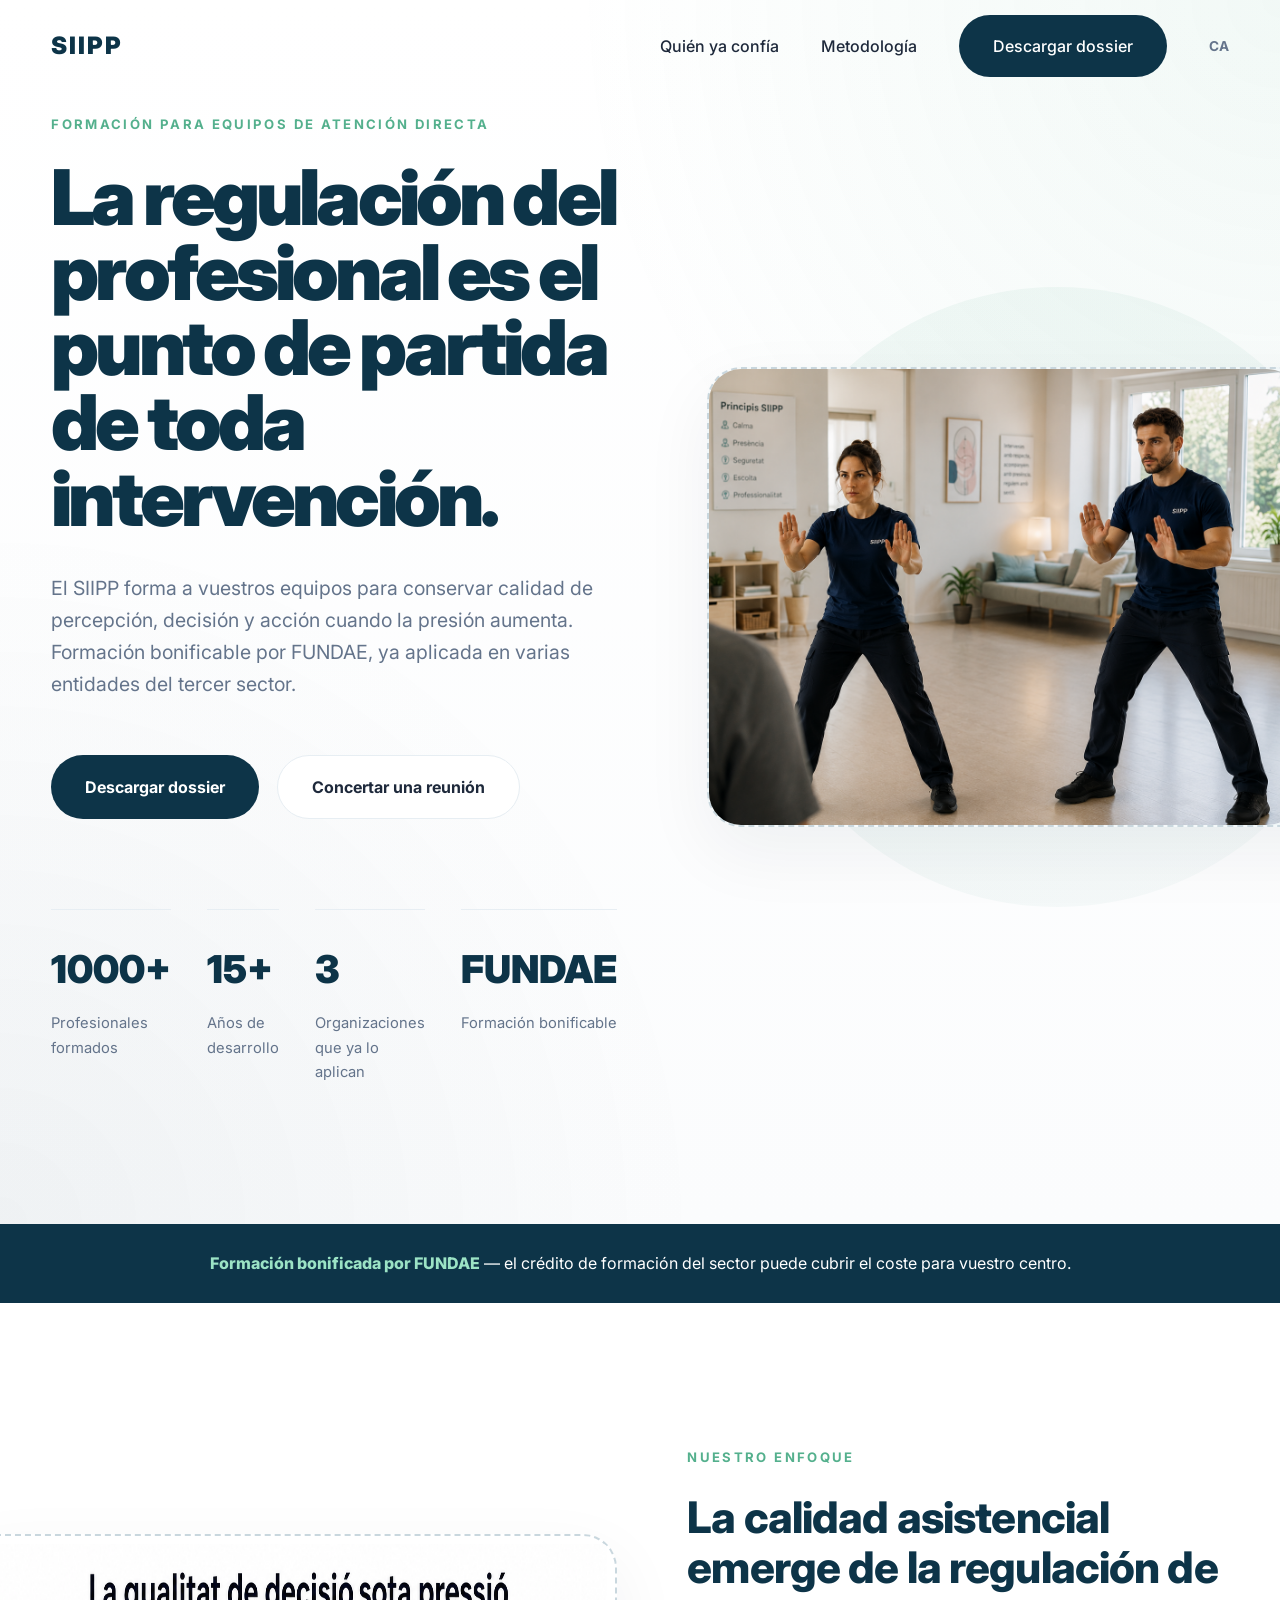
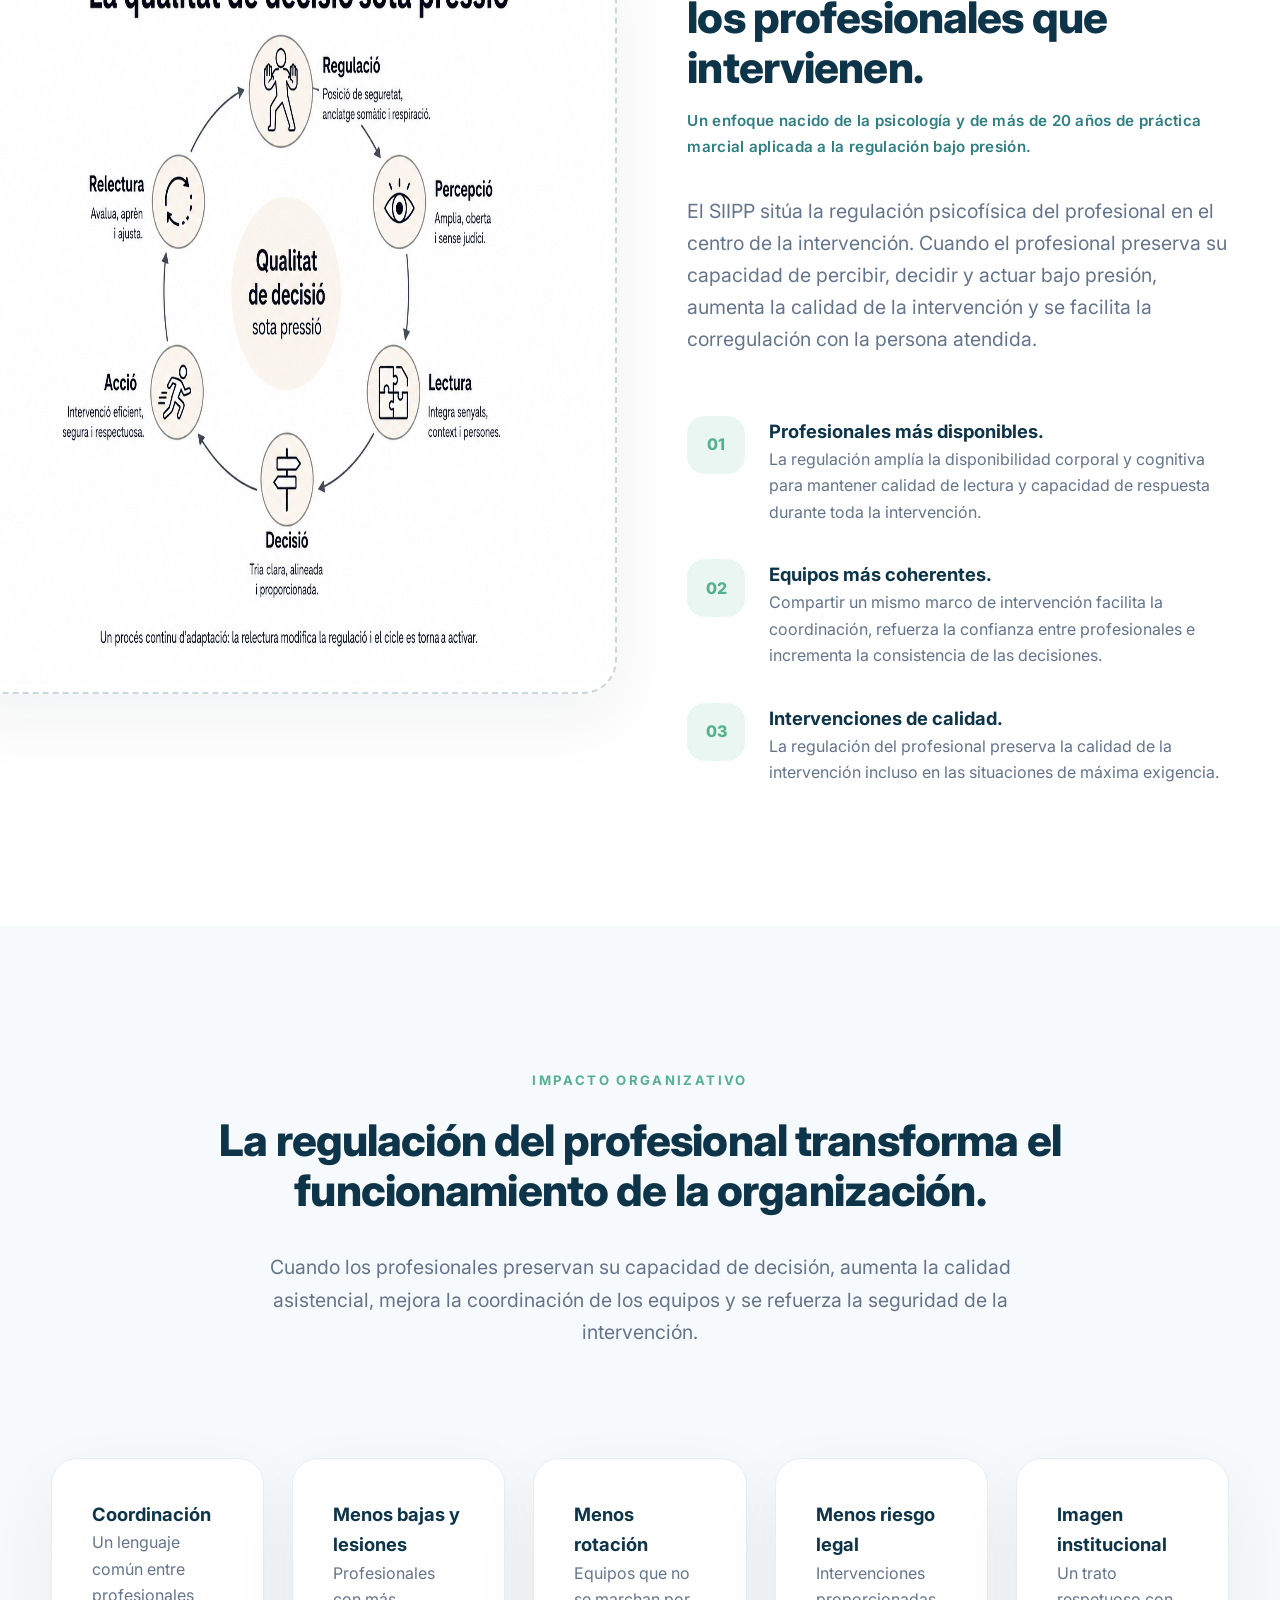
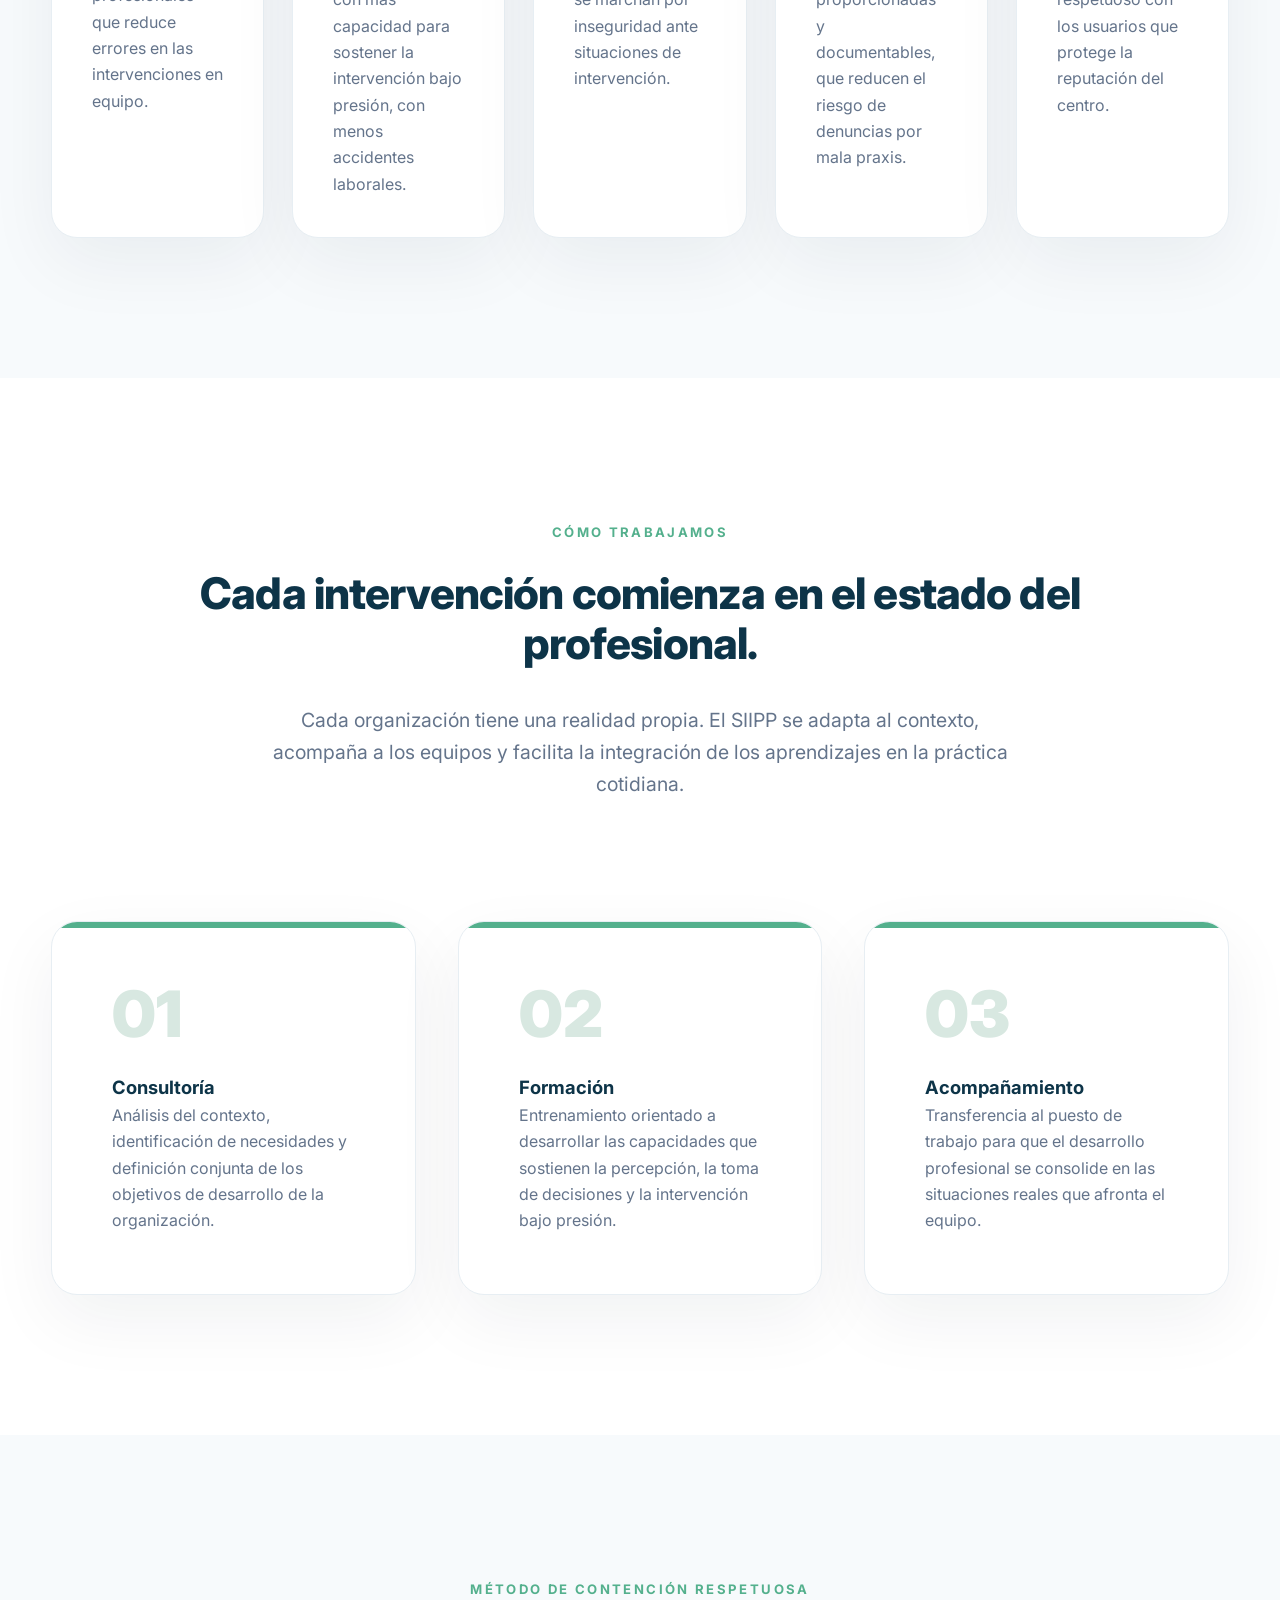
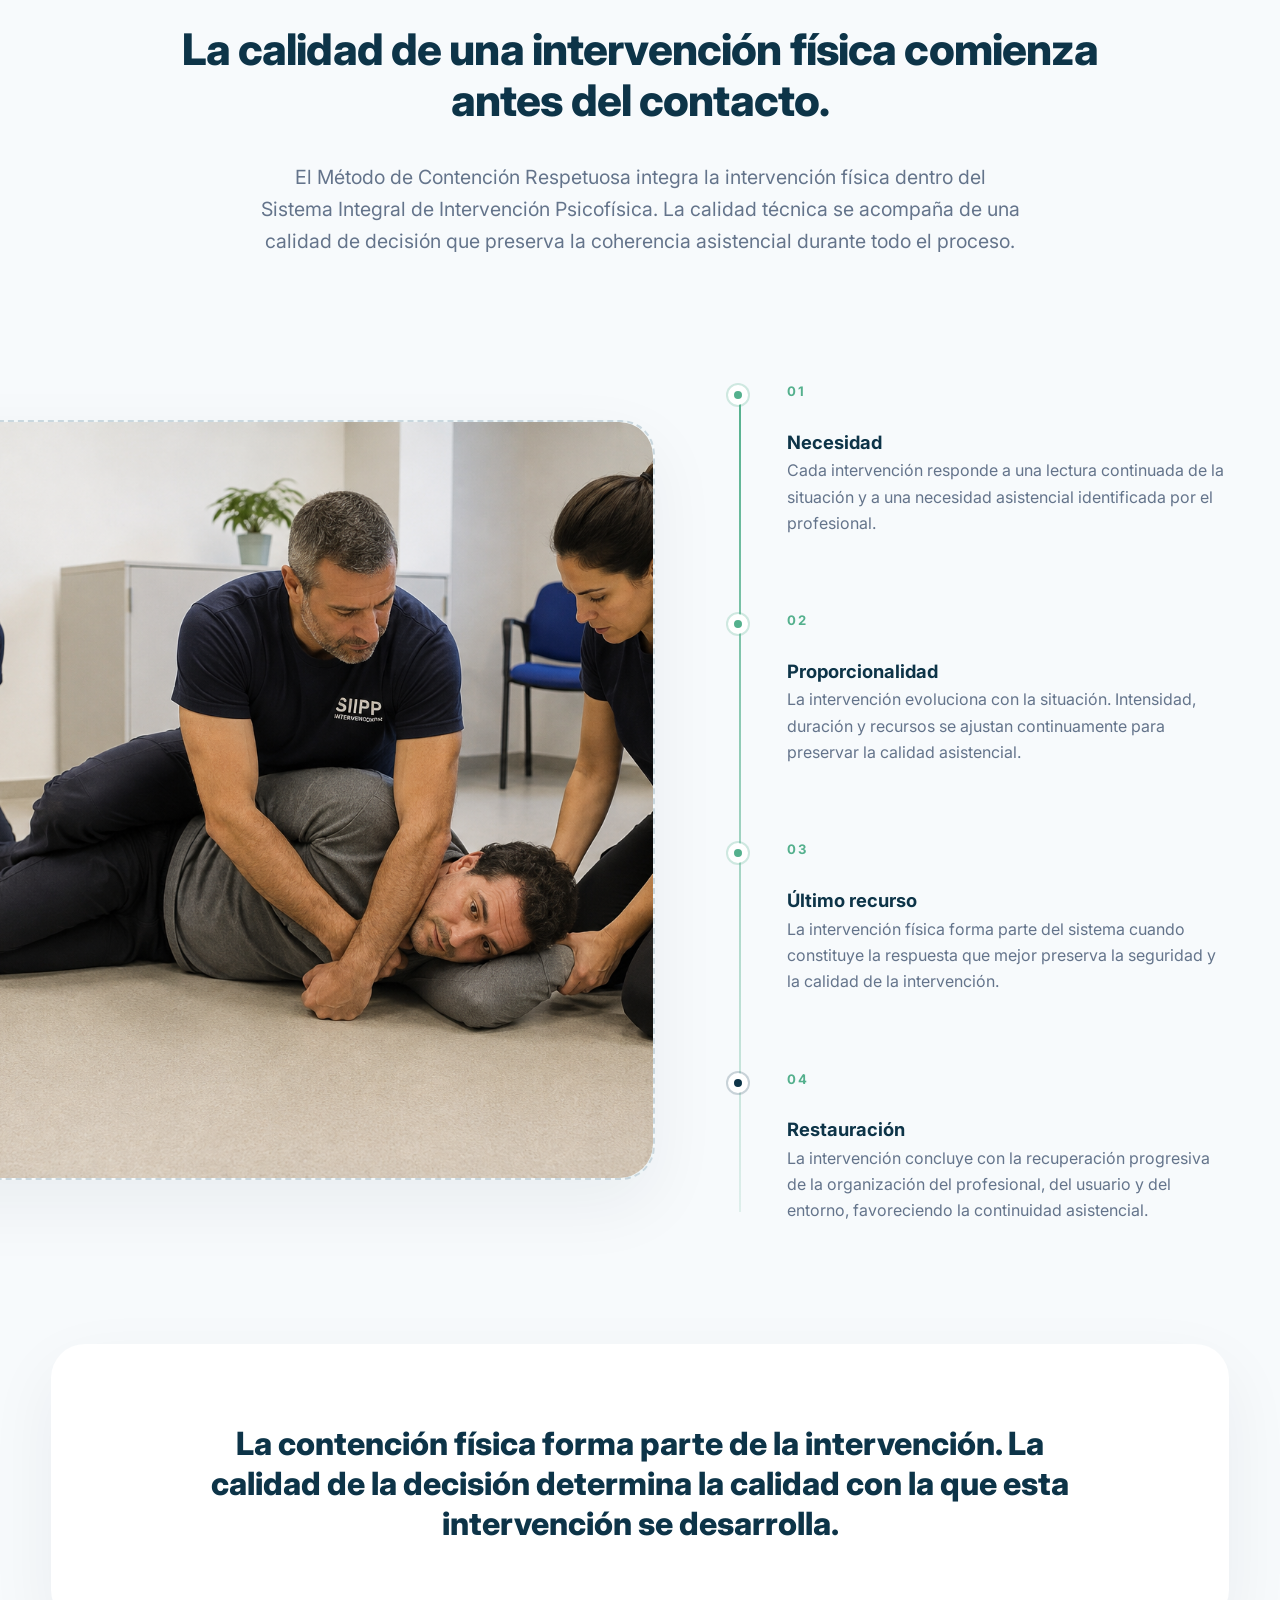
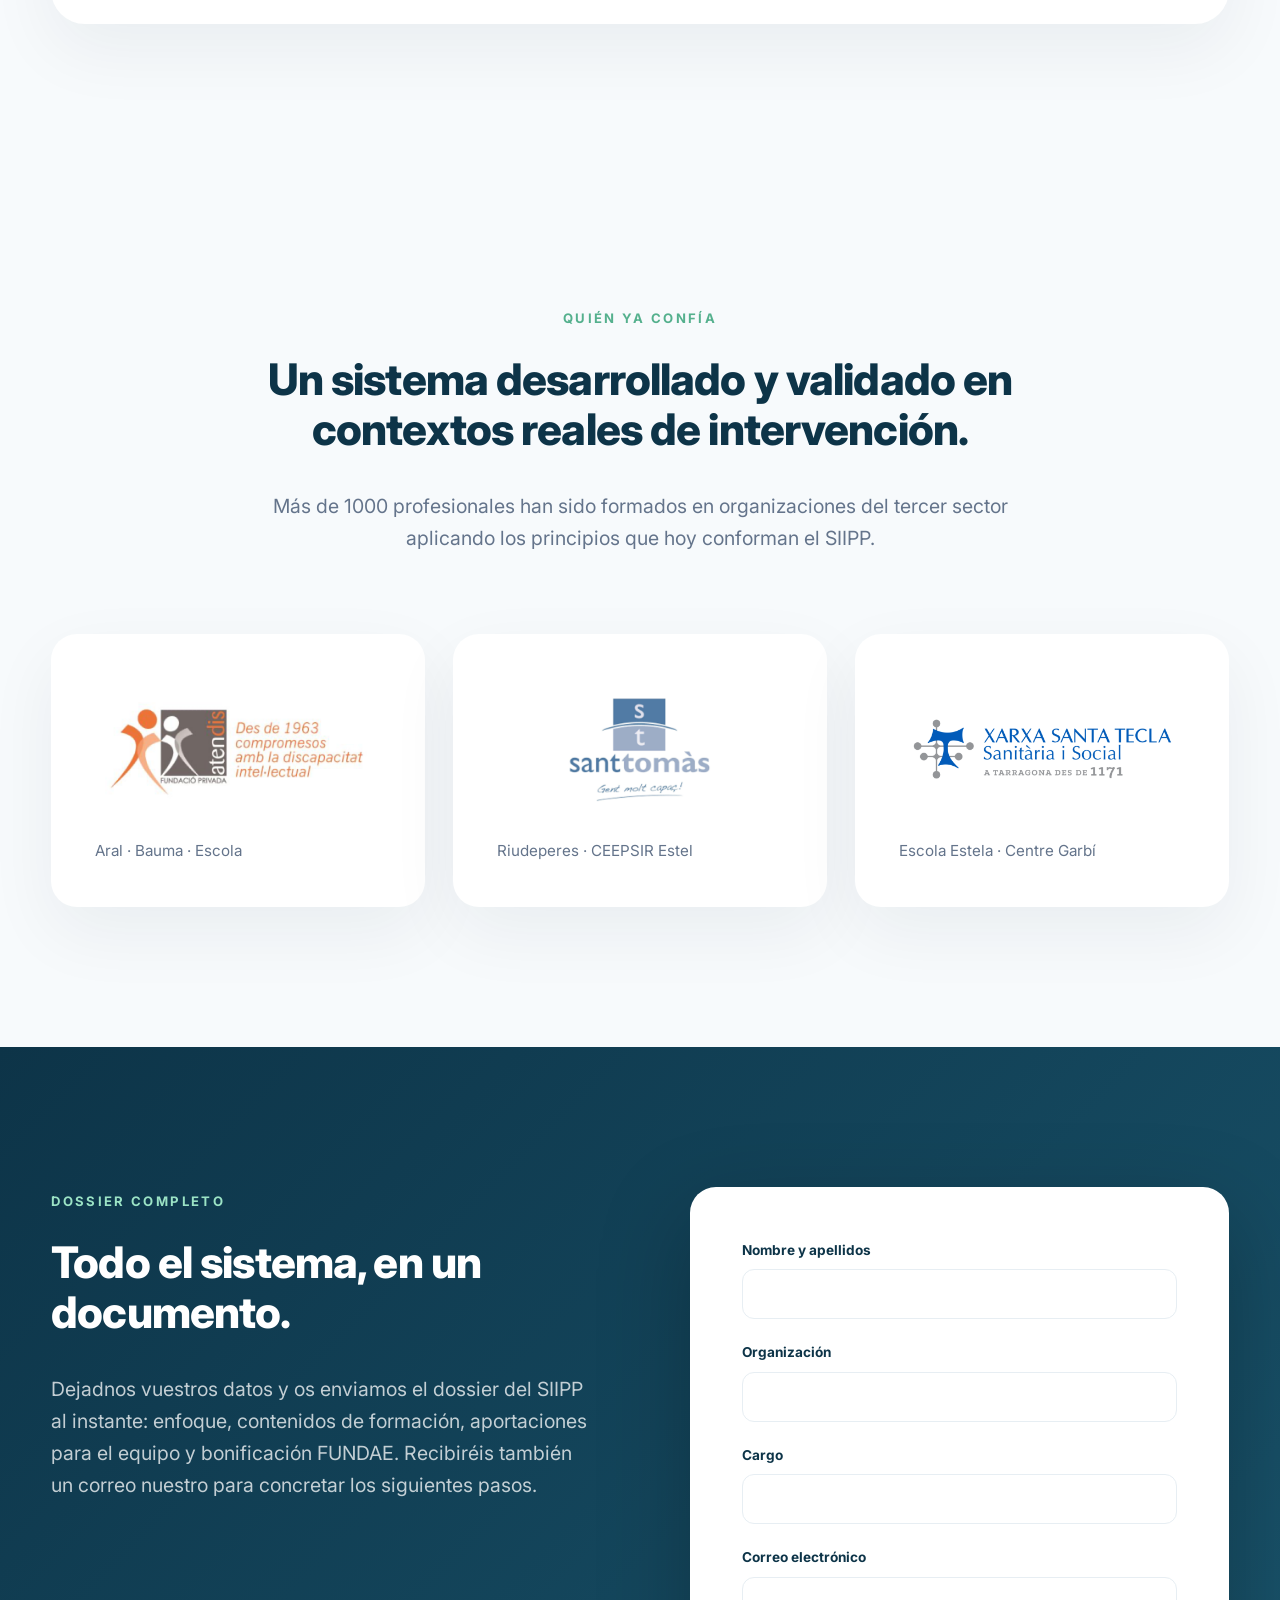
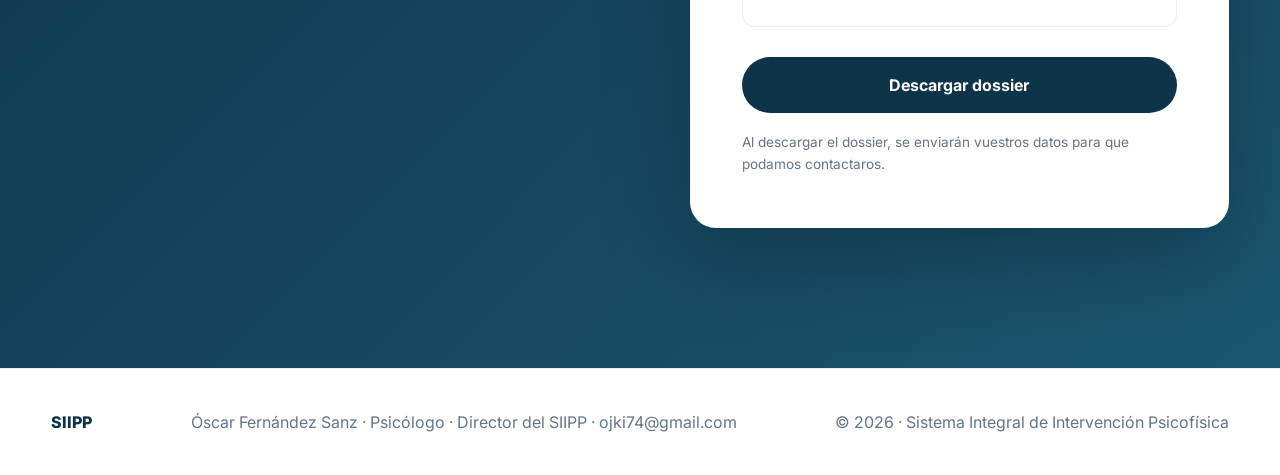
==== index-es.html @ 6905df40 "Add files via upload" ====
<!DOCTYPE html>
<html lang="es">
<head>
<meta charset="UTF-8">
<meta name="viewport" content="width=device-width, initial-scale=1.0">
<title>SIIPP · Formación en regulación psicofísica para equipos de atención directa</title>
<meta name="description" content="Formación bonificable por FUNDAE que mejora la calidad de decisión y la seguridad de los equipos de atención directa bajo presión.">
<link rel="preconnect" href="https://fonts.googleapis.com">
<link rel="preconnect" href="https://fonts.gstatic.com" crossorigin>
<link href="https://fonts.googleapis.com/css2?family=Inter:wght@300;400;500;600;700;800;900&display=swap" rel="stylesheet">
<style>
:root{
  --navy:#0D3448;
  --teal:#2E7F82;
  --green:#54B08D;
  --text:#1E293B;
  --text-soft:#64748B;
  --bg:#FFFFFF;
  --bg-soft:#F7FAFC;
  --line:#E7EEF3;
  --radius:26px;
  --shadow:0 25px 70px rgba(15,30,45,.06);
  --container:1280px;
}
*{margin:0;padding:0;box-sizing:border-box;}
html{scroll-behavior:smooth;}
body{font-family:'Inter',sans-serif;background:white;color:var(--text);line-height:1.65;overflow-x:hidden;-webkit-font-smoothing:antialiased;}
img{display:block;max-width:100%;}
a{text-decoration:none;color:inherit;}
.container{width:min(92%,var(--container));margin:auto;}
section{padding:140px 0;position:relative;}
h2{font-size:clamp(2rem,3.4vw,2.8rem);font-weight:800;letter-spacing:-.02em;color:var(--navy);line-height:1.15;}
.small-title{font-size:1.15rem;font-weight:700;color:var(--navy);}
p{color:var(--text-soft);}
.card{background:white;border:1px solid var(--line);border-radius:var(--radius);padding:40px;box-shadow:var(--shadow);}
header{position:fixed;top:0;left:0;width:100%;z-index:1000;transition:.35s;}
header.scrolled{background:rgba(255,255,255,.92);backdrop-filter:blur(18px);border-bottom:1px solid rgba(0,0,0,.04);}
nav{height:92px;display:flex;justify-content:space-between;align-items:center;}
.logo{font-size:1.5rem;font-weight:900;letter-spacing:.08em;color:var(--navy);}
.menu{display:flex;align-items:center;gap:42px;}
.menu a{font-weight:500;transition:.25s;}
.menu a:hover{color:var(--green);}
.button{display:inline-flex;align-items:center;justify-content:center;padding:18px 34px;border-radius:999px;font-weight:700;transition:.3s;border:none;cursor:pointer;font-family:inherit;font-size:1rem;}
.primary{background:var(--navy);color:white;}
.primary:hover{transform:translateY(-3px);background:#184C63;}
.secondary{border:1px solid var(--line);background:white;}
.secondary:hover{border-color:var(--green);color:var(--teal);}
.hero{min-height:100vh;display:flex;align-items:center;padding-top:110px;background:radial-gradient(circle at 100% 0%,rgba(84,176,141,.08),transparent 40%),radial-gradient(circle at 0% 100%,rgba(13,52,72,.05),transparent 40%),linear-gradient(#FFFFFF,#FBFCFD);overflow:hidden;}
.hero-grid{display:grid;grid-template-columns:1.05fr .95fr;gap:90px;align-items:center;}
.overline{display:inline-block;margin-bottom:24px;font-size:.82rem;font-weight:700;letter-spacing:.18em;text-transform:uppercase;color:var(--green);}
h1{font-size:clamp(3.2rem,6vw,5.2rem);line-height:.98;font-weight:900;letter-spacing:-.05em;color:var(--navy);}
.lead{margin-top:36px;font-size:1.22rem;color:var(--text-soft);max-width:670px;}
.hero-actions{margin-top:54px;display:flex;gap:18px;flex-wrap:wrap;}
.hero-photo{position:relative;display:flex;justify-content:center;align-items:center;height:760px;}
.hero-photo::before{content:"";position:absolute;width:620px;height:620px;border-radius:50%;background:linear-gradient(135deg,rgba(84,176,141,.08),rgba(46,127,130,.03));}
.photo{position:relative;width:520px;height:650px;border-radius:34px;border:2px dashed #C9D7DE;background:linear-gradient(135deg,#F8FBFC,#EEF5F7);display:flex;align-items:center;justify-content:center;overflow:hidden;box-shadow:var(--shadow);}
.photo>img{position:absolute;inset:0;width:100%;height:100%;}
.hero-photo .photo{width:700px;height:460px;}
  #ciclePhoto::before{content:none;}
.photo::before{content:"FOTOGRAFÍA";font-size:.82rem;font-weight:800;letter-spacing:.18em;color:#9BAEB8;}
.hero-bottom{margin-top:90px;display:grid;grid-template-columns:repeat(4,1fr);gap:36px;}
.metric{padding-top:28px;border-top:1px solid var(--line);}
.metric strong{display:block;font-size:2.4rem;font-weight:900;color:var(--navy);}
.metric span{display:block;margin-top:10px;font-size:.92rem;color:var(--text-soft);}
.fundae-strip{background:var(--navy);color:white;padding:26px 0;}
.fundae-strip .container{display:flex;align-items:center;justify-content:center;gap:16px;flex-wrap:wrap;text-align:center;}
.fundae-strip strong{color:#9BE3C5;font-weight:800;}
.clients{background:var(--bg-soft);}
.client-grid{margin-top:80px;display:grid;grid-template-columns:repeat(3,1fr);gap:28px;}
.client-card{background:white;border-radius:var(--radius);padding:44px;box-shadow:var(--shadow);}
.client-card .org{font-size:1.3rem;font-weight:800;color:var(--navy);margin-bottom:14px;}
.client-card .services{font-size:.95rem;color:var(--text-soft);}
.form-section{background:linear-gradient(135deg,#0D3448,#1A566E);color:white;}
.form-grid{display:grid;grid-template-columns:1fr 1fr;gap:100px;align-items:start;}
.form-grid h2{color:white;}
.form-grid .lead{color:rgba(255,255,255,.75);}
.form-card{background:white;border-radius:var(--radius);padding:52px;box-shadow:0 30px 90px rgba(0,0,0,.25);}
.field{margin-bottom:22px;}
.field label{display:block;font-size:.85rem;font-weight:700;color:var(--navy);margin-bottom:8px;}
.field input{width:100%;padding:14px 16px;border:1px solid var(--line);border-radius:12px;font-family:inherit;font-size:1rem;color:var(--text);}
.field input:focus{outline:2px solid var(--green);border-color:transparent;}
.form-card .button{width:100%;margin-top:8px;}
.form-note{margin-top:18px;font-size:.85rem;color:var(--text-soft);}
.confirm{display:none;margin-top:18px;padding:16px 18px;border-radius:14px;background:rgba(84,176,141,.12);color:#1E7A5B;font-size:.92rem;font-weight:600;}
@media(max-width:1100px){
  .hero-grid{grid-template-columns:1fr;}
  .hero{text-align:center;}
  .hero-actions{justify-content:center;}
  .hero-bottom{grid-template-columns:repeat(2,1fr);}
  .menu{display:none;}
  .hero-photo{height:auto;margin-top:70px;}
  .client-grid{grid-template-columns:1fr;}
  .form-grid{grid-template-columns:1fr;gap:60px;}
}
@media(max-width:700px){
  section{padding:80px 0;}
  h1{font-size:2.4rem;}
  h2{font-size:1.7rem;}
  .lead{font-size:1.05rem;}
  #posicionament > .container > div,
  #mcr .container > div[style*="grid-template-columns"]{
    grid-template-columns:1fr !important;
    gap:36px !important;
  }
  #mcr .container > div[style*="grid-template-columns"] > div:first-child{
    order:-1;
  }
  .hero-photo .photo{width:100%;height:340px;}
  .hero-photo .photo img{width:100%;transform:none;object-position:center;}
  #ciclePhoto{width:100% !important;height:320px !important;margin-left:0 !important;}
  #mcr .photo{width:100% !important;height:340px !important;margin-left:0 !important;}
  .photo{width:100%;height:340px;}
  .hero-bottom{grid-template-columns:repeat(2,1fr);gap:20px;}
  .metric strong{font-size:1.8rem;}
  [style*="padding:110px"]{padding:50px 30px !important;}
  [style*="padding:80px"]{padding:40px 24px !important;}
  div[style*="repeat(4,1fr)"],
  div[style*="repeat(3,1fr)"],
  div[style*="repeat(5,1fr)"]{
    grid-template-columns:1fr !important;
  }
}
</style>
</head>
<body>

<header id="header">
  <div class="container">
    <nav>
      <div class="logo">SIIPP</div>
      <div class="menu">
        <a href="#confianca">Quién ya confía</a>
        <a href="#metodologia">Metodología</a>
        <a href="#dossier" class="button primary">Descargar dossier</a>
        <a href="index.html" style="font-weight:700;font-size:.85rem;color:var(--text-soft);">CA</a>
      </div>
    </nav>
  </div>
</header>

<section class="hero">
  <div class="container">
    <div class="hero-grid">
      <div>
        <div class="overline">Formación para equipos de atención directa</div>
        <h1>La regulación del profesional es el punto de partida de toda intervención.</h1>
        <p class="lead">
          El SIIPP forma a vuestros equipos para conservar calidad de percepción, decisión y acción cuando la presión aumenta. Formación bonificable por FUNDAE, ya aplicada en varias entidades del tercer sector.
        </p>
        <div class="hero-actions">
          <a href="#dossier" class="button primary">Descargar dossier</a>
          <a href="mailto:ojki74@gmail.com?subject=Reuni%C3%B3n%20SIIPP" class="button secondary">Concertar una reunión</a>
        </div>
        <div class="hero-bottom">
          <div class="metric"><strong>1000+</strong><span>Profesionales formados</span></div>
          <div class="metric"><strong>15+</strong><span>Años de desarrollo</span></div>
          <div class="metric"><strong>3</strong><span>Organizaciones que ya lo aplican</span></div>
          <div class="metric"><strong>FUNDAE</strong><span>Formación bonificable</span></div>
        </div>
      </div>
      <div class="hero-photo">
  <div class="photo"><img src="hero_imagen.png" alt="Profesionales en posición de regulación" style="width:130%;height:100%;object-fit:cover;object-position:right center;border-radius:34px;transform:translateX(-15%);"></div>
    </div>
  </div>
</section>

<div class="fundae-strip">
  <div class="container">
    <span><strong>Formación bonificada por FUNDAE</strong> — el crédito de formación del sector puede cubrir el coste para vuestro centro.</span>
  </div>
</div>

<section id="posicionament">
  <div class="container">
  <div style="display:grid;grid-template-columns:1.15fr 1.1fr;gap:70px;align-items:center;">
      <div>
    <div class="photo" id="ciclePhoto" style="height:760px;width:calc(100% + 90px);background:white;margin-left:-90px;"><img src="retro_imagen.png" alt="Ciclo de calidad de decisión bajo presión" style="width:100%;height:100%;object-fit:fill;padding:8px;"></div>
      </div>
      <div>
        <div class="overline">Nuestro enfoque</div>
        <h2>La calidad asistencial emerge de la regulación de los profesionales que intervienen.</h2>
        <p style="margin-top:16px;font-size:.95rem;font-weight:600;color:var(--teal);letter-spacing:.02em;">
  Un enfoque nacido de la psicología y de más de 20 años de práctica marcial aplicada a la regulación bajo presión.
</p>
        <p class="lead" style="margin-top:36px;">
          El SIIPP sitúa la regulación psicofísica del profesional en el centro de la intervención. Cuando el profesional preserva su capacidad de percibir, decidir y actuar bajo presión, aumenta la calidad de la intervención y se facilita la corregulación con la persona atendida.
        </p>

        <div style="margin-top:60px;display:flex;flex-direction:column;gap:34px;">
          <div style="display:flex;gap:24px;align-items:flex-start;">
            <div style="width:58px;height:58px;border-radius:18px;background:rgba(84,176,141,.12);display:flex;align-items:center;justify-content:center;font-weight:800;color:var(--green);flex-shrink:0;">01</div>
            <div><h3 class="small-title">Profesionales más disponibles.</h3>
            <p>La regulación amplía la disponibilidad corporal y cognitiva para mantener calidad de lectura y capacidad de respuesta durante toda la intervención.</p></div>
          </div>
          <div style="display:flex;gap:24px;align-items:flex-start;">
            <div style="width:58px;height:58px;border-radius:18px;background:rgba(84,176,141,.12);display:flex;align-items:center;justify-content:center;font-weight:800;color:var(--green);flex-shrink:0;">02</div>
            <div><h3 class="small-title">Equipos más coherentes.</h3>
            <p>Compartir un mismo marco de intervención facilita la coordinación, refuerza la confianza entre profesionales e incrementa la consistencia de las decisiones.</p></div>
          </div>
          <div style="display:flex;gap:24px;align-items:flex-start;">
            <div style="width:58px;height:58px;border-radius:18px;background:rgba(84,176,141,.12);display:flex;align-items:center;justify-content:center;font-weight:800;color:var(--green);flex-shrink:0;">03</div>
            <div><h3 class="small-title">Intervenciones de calidad.</h3>
            <p>La regulación del profesional preserva la calidad de la intervención incluso en las situaciones de máxima exigencia.</p></div>
          </div>
        </div>
      </div>
    </div>
  </div>
</section>

<section style="background:var(--bg-soft);">
  <div class="container">
    <div style="text-align:center;max-width:900px;margin:auto;">
      <div class="overline">Impacto organizativo</div>
      <h2>La regulación del profesional transforma el funcionamiento de la organización.</h2>
      <p class="lead" style="max-width:760px;margin:36px auto 0;">
        Cuando los profesionales preservan su capacidad de decisión, aumenta la calidad asistencial, mejora la coordinación de los equipos y se refuerza la seguridad de la intervención.
      </p>
    </div>
    <div style="margin-top:110px;display:grid;grid-template-columns:repeat(5,1fr);gap:28px;">
      <div class="card"><h3 class="small-title">Coordinación</h3><p>Un lenguaje común entre profesionales que reduce errores en las intervenciones en equipo.</p></div>
      <div class="card"><h3 class="small-title">Menos bajas y lesiones</h3><p>Profesionales con más capacidad para sostener la intervención bajo presión, con menos accidentes laborales.</p></div>
      <div class="card"><h3 class="small-title">Menos rotación</h3><p>Equipos que no se marchan por inseguridad ante situaciones de intervención.</p></div>
      <div class="card"><h3 class="small-title">Menos riesgo legal</h3><p>Intervenciones proporcionadas y documentables, que reducen el riesgo de denuncias por mala praxis.</p></div>
      <div class="card"><h3 class="small-title">Imagen institucional</h3><p>Un trato respetuoso con los usuarios que protege la reputación del centro.</p></div>
    </div>
  </div>
</section>

<section id="metodologia">
  <div class="container">
    <div style="max-width:900px;margin:auto;text-align:center;">
      <div class="overline">Cómo trabajamos</div>
      <h2>Cada intervención comienza en el estado del profesional.</h2>
      <p class="lead" style="max-width:760px;margin:36px auto 0;">
        Cada organización tiene una realidad propia. El SIIPP se adapta al contexto, acompaña a los equipos y facilita la integración de los aprendizajes en la práctica cotidiana.
      </p>
    </div>
    <div style="margin-top:120px;display:grid;grid-template-columns:repeat(3,1fr);gap:42px;">
      <div class="card" style="padding:60px;position:relative;overflow:hidden;">
        <div style="position:absolute;left:0;top:0;width:100%;height:6px;background:var(--green);"></div>
        <div style="font-size:4rem;font-weight:900;color:#D8E8E1;line-height:1;">01</div>
        <h3 class="small-title" style="margin-top:26px;">Consultoría</h3>
        <p>Análisis del contexto, identificación de necesidades y definición conjunta de los objetivos de desarrollo de la organización.</p>
      </div>
      <div class="card" style="padding:60px;position:relative;overflow:hidden;">
        <div style="position:absolute;left:0;top:0;width:100%;height:6px;background:var(--green);"></div>
        <div style="font-size:4rem;font-weight:900;color:#D8E8E1;line-height:1;">02</div>
        <h3 class="small-title" style="margin-top:26px;">Formación</h3>
        <p>Entrenamiento orientado a desarrollar las capacidades que sostienen la percepción, la toma de decisiones y la intervención bajo presión.</p>
      </div>
      <div class="card" style="padding:60px;position:relative;overflow:hidden;">
        <div style="position:absolute;left:0;top:0;width:100%;height:6px;background:var(--green);"></div>
        <div style="font-size:4rem;font-weight:900;color:#D8E8E1;line-height:1;">03</div>
        <h3 class="small-title" style="margin-top:26px;">Acompañamiento</h3>
        <p>Transferencia al puesto de trabajo para que el desarrollo profesional se consolide en las situaciones reales que afronta el equipo.</p>
      </div>
    </div>
  </div>
</section>

<section id="mcr" style="background:var(--bg-soft);">
  <div class="container">
    <div style="max-width:920px;margin:auto;text-align:center;">
      <div class="overline">Método de Contención Respetuosa</div>
      <h2>La calidad de una intervención física comienza antes del contacto.</h2>
      <p class="lead" style="max-width:760px;margin:36px auto 0;">
        El Método de Contención Respetuosa integra la intervención física dentro del Sistema Integral de Intervención Psicofísica. La calidad técnica se acompaña de una calidad de decisión que preserva la coherencia asistencial durante todo el proceso.
      </p>
    </div>
   <div style="margin-top:120px;display:grid;grid-template-columns:1.05fr .95fr;gap:100px;align-items:center;">
  <div><div class="photo" style="height:760px;width:calc(100% + 185px);margin-left:-147px;"><img src="mcr_imagen.png" alt="Contención en equipo SIIPP" style="width:100%;height:100%;object-fit:cover;object-position:center 30%;border-radius:34px;"></div></div>
  <div style="position:relative;padding-left:70px;">
    <div style="position:absolute;left:22px;top:12px;bottom:12px;width:2px;background:linear-gradient(var(--green),rgba(84,176,141,.15));"></div>
    <div style="position:relative;margin-bottom:70px;">
      <div style="position:absolute;left:-59px;top:8px;width:20px;height:20px;border-radius:50%;background:var(--green);border:6px solid white;box-shadow:0 0 0 2px rgba(84,176,141,.25);"></div>
      <div class="overline">01</div>
      <h3 class="small-title">Necesidad</h3>
      <p>Cada intervención responde a una lectura continuada de la situación y a una necesidad asistencial identificada por el profesional.</p>
    </div>
    <div style="position:relative;margin-bottom:70px;">
      <div style="position:absolute;left:-59px;top:8px;width:20px;height:20px;border-radius:50%;background:var(--green);border:6px solid white;box-shadow:0 0 0 2px rgba(84,176,141,.25);"></div>
      <div class="overline">02</div>
      <h3 class="small-title">Proporcionalidad</h3>
      <p>La intervención evoluciona con la situación. Intensidad, duración y recursos se ajustan continuamente para preservar la calidad asistencial.</p>
    </div>
    <div style="position:relative;margin-bottom:70px;">
      <div style="position:absolute;left:-59px;top:8px;width:20px;height:20px;border-radius:50%;background:var(--green);border:6px solid white;box-shadow:0 0 0 2px rgba(84,176,141,.25);"></div>
      <div class="overline">03</div>
      <h3 class="small-title">Último recurso</h3>
      <p>La intervención física forma parte del sistema cuando constituye la respuesta que mejor preserva la seguridad y la calidad de la intervención.</p>
    </div>
    <div style="position:relative;">
      <div style="position:absolute;left:-59px;top:8px;width:20px;height:20px;border-radius:50%;background:var(--navy);border:6px solid white;box-shadow:0 0 0 2px rgba(13,52,72,.20);"></div>
      <div class="overline">04</div>
      <h3 class="small-title">Restauración</h3>
      <p>La intervención concluye con la recuperación progresiva de la organización del profesional, del usuario y del entorno, favoreciendo la continuidad asistencial.</p>
    </div>
  </div>
</div>
    <div style="margin-top:120px;padding:80px;border-radius:34px;background:white;box-shadow:var(--shadow);text-align:center;">
      <h3 style="font-size:2rem;font-weight:800;line-height:1.25;max-width:900px;margin:auto;color:var(--navy);">
        La contención física forma parte de la intervención. La calidad de la decisión determina la calidad con la que esta intervención se desarrolla.
      </h3>
    </div>
  </div>
</section>

<section id="confianca" class="clients">
  <div class="container">
    <div style="max-width:860px;margin:auto;text-align:center;">
      <div class="overline">Quién ya confía</div>
      <h2>Un sistema desarrollado y validado en contextos reales de intervención.</h2>
      <p class="lead" style="max-width:760px;margin:36px auto 0;">
       Más de 1000 profesionales han sido formados en organizaciones del tercer sector aplicando los principios que hoy conforman el SIIPP.
     </p>
    </div>
    <div class="client-grid">
      <div class="client-card">
       <div style="height:140px;display:flex;align-items:center;justify-content:center;margin-bottom:20px;">
  <img src="Atendis.png" alt="Fundació Atendis" style="max-width:100%;max-height:100%;object-fit:contain;">
</div>
        <div class="services">Aral · Bauma · Escola</div>
      </div>
      <div class="client-card">
        <div style="height:140px;display:flex;align-items:center;justify-content:center;margin-bottom:20px;">
  <img src="Sant_tomas.png" alt="Sant Tomàs" style="max-width:100%;max-height:100%;object-fit:contain;">
</div>
        <div class="services">Riudeperes · CEEPSIR Estel</div>
      </div>
      <div class="client-card">
       <div style="height:140px;display:flex;align-items:center;justify-content:center;margin-bottom:20px;">
  <img src="xarxa_santa_tecla.png" alt="Xarxa Santa Tecla" style="max-width:100%;max-height:100%;object-fit:contain;">
</div>
        <div class="services">Escola Estela · Centre Garbí</div>
      </div>
    </div>
    </div>
  </div>
</section>

<section id="dossier" class="form-section">
  <div class="container">
    <div class="form-grid">
      <div>
        <div class="overline" style="color:#9BE3C5;">Dossier completo</div>
        <h2>Todo el sistema, en un documento.</h2>
        <p class="lead">
          Dejadnos vuestros datos y os enviamos el dossier del SIIPP al instante: enfoque, contenidos de formación, aportaciones para el equipo y bonificación FUNDAE. Recibiréis también un correo nuestro para concretar los siguientes pasos.
        </p>
      </div>
      <div class="form-card">
      <form id="dossierForm" action="https://formspree.io/f/mvkpoldk" method="POST">
          <div class="field">
            <label for="nom">Nombre y apellidos</label>
        <input type="text" id="nom" name="nom" required>
          </div>
          <div class="field">
            <label for="organitzacio">Organización</label>
           <input type="text" id="organitzacio" name="organitzacio" required>
          </div>
          <div class="field">
            <label for="carrec">Cargo</label>
         <input type="text" id="carrec" name="carrec">
          </div>
          <div class="field">
            <label for="email">Correo electrónico</label>
         <input type="email" id="email" name="email" required>
          </div>
          <button type="submit" class="button primary">Descargar dossier</button>
          <p class="form-note">Al descargar el dossier, se enviarán vuestros datos para que podamos contactaros.</p>
          <div class="confirm" id="confirmMsg">Dossier abierto. En breve nos pondremos en contacto contigo.</div>
        </form>
      </div>
    </div>
  </div>
</section>

<footer style="padding:40px 0;border-top:1px solid var(--line);">
  <div class="container" style="display:flex;justify-content:space-between;align-items:center;flex-wrap:wrap;gap:20px;">
    <div style="font-weight:800;color:var(--navy);">SIIPP</div>
   <div style="color:var(--text-soft);">Óscar Fernández Sanz · Psicólogo · Director del SIIPP · ojki74@gmail.com</div>
    <div style="color:var(--text-soft);">© 2026 · Sistema Integral de Intervención Psicofísica</div>
  </div>
</footer>

<script>
const header=document.getElementById("header");
window.addEventListener("scroll",()=>{
  if(window.scrollY>40){header.classList.add("scrolled");}else{header.classList.remove("scrolled");}
});

document.getElementById("dossierForm").addEventListener("submit", async function(e){
  e.preventDefault();
  const form = e.target;
  const btn = form.querySelector("button[type=submit]");
  btn.disabled = true;
  btn.textContent = "Enviando...";
  try {
    const res = await fetch(form.action, {
      method: "POST",
      body: new FormData(form),
      headers: { "Accept": "application/json" }
    });
    if (res.ok) {
      window.open("./SIIPP-Dossier.pdf", "_blank");
      document.getElementById("confirmMsg").style.display = "block";
      form.reset();
    } else {
      alert("No se ha podido enviar. Vuelve a intentarlo o escribe a ojki74@gmail.com.");
    }
  } catch (err) {
    alert("No se ha podido enviar. Vuelve a intentarlo o escribe a ojki74@gmail.com.");
  }
  btn.disabled = false;
  btn.textContent = "Descargar dossier";
});
</script>

</body>
</html>
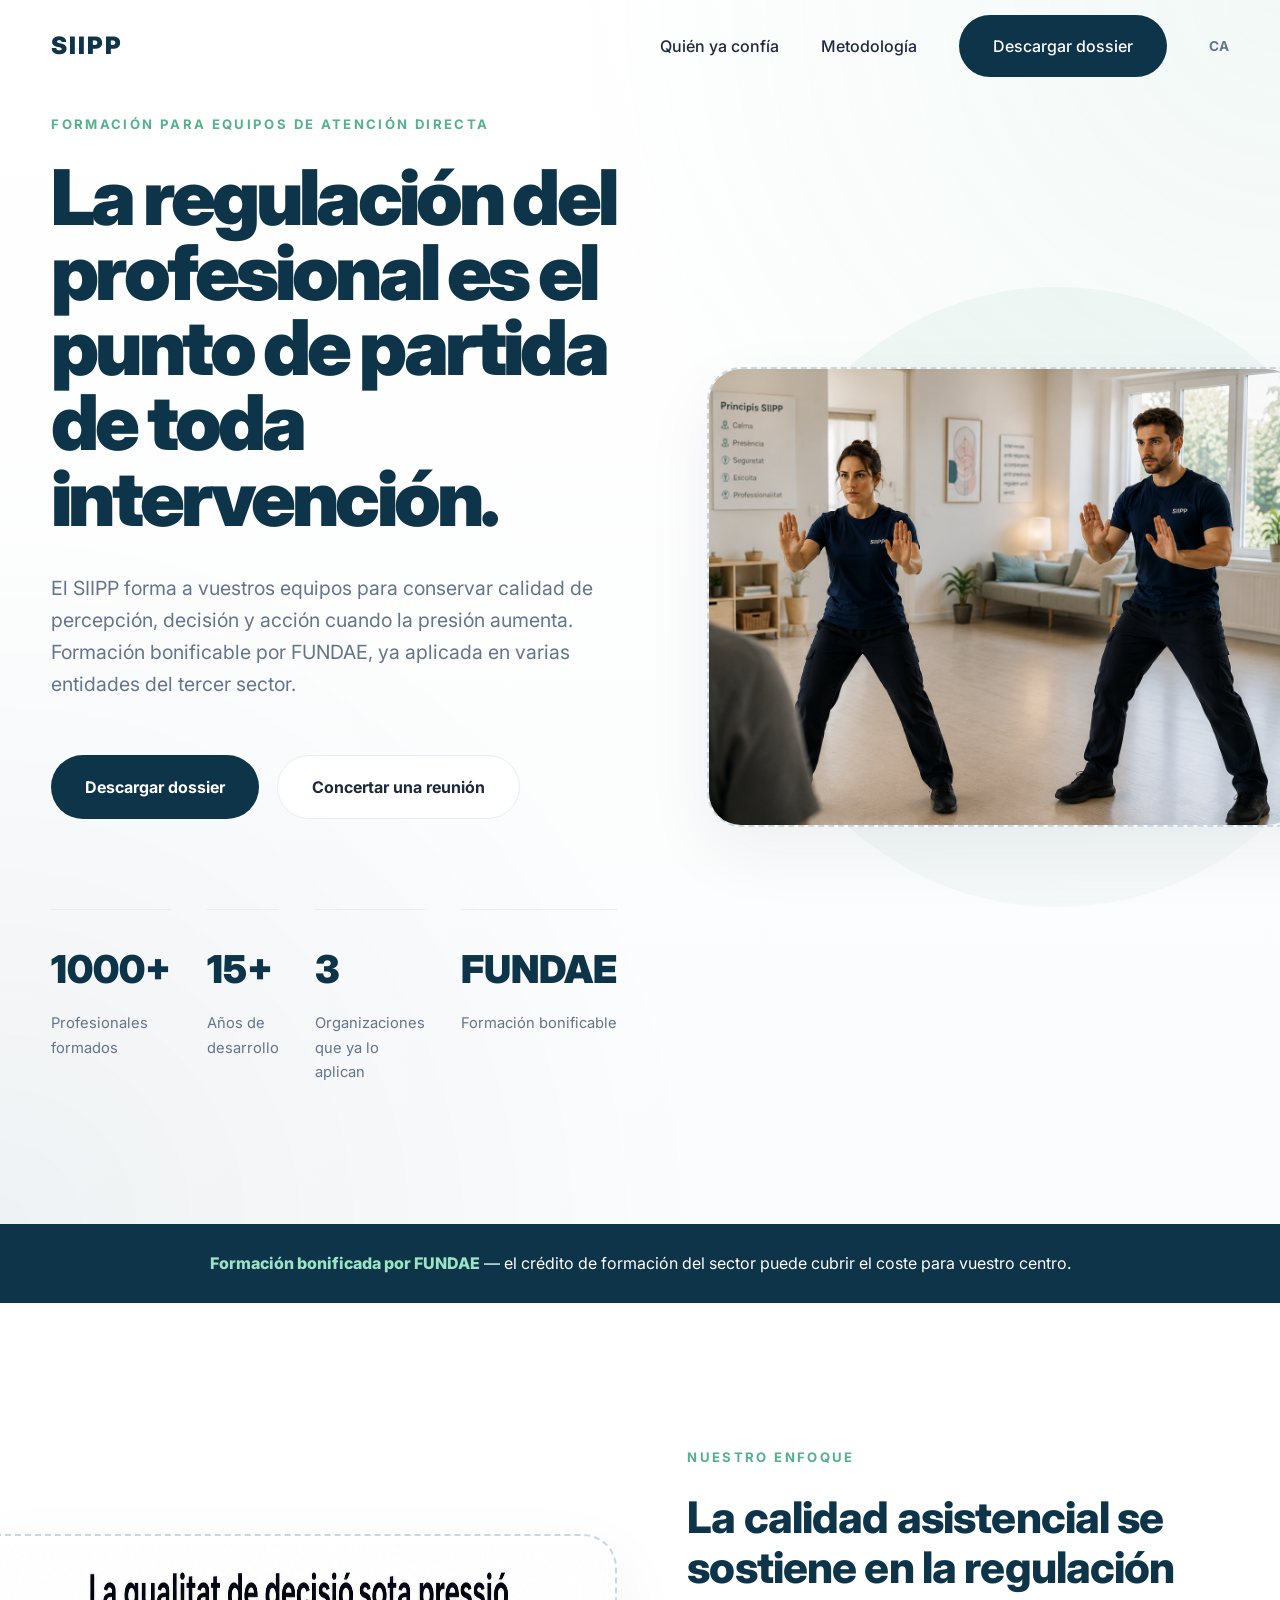
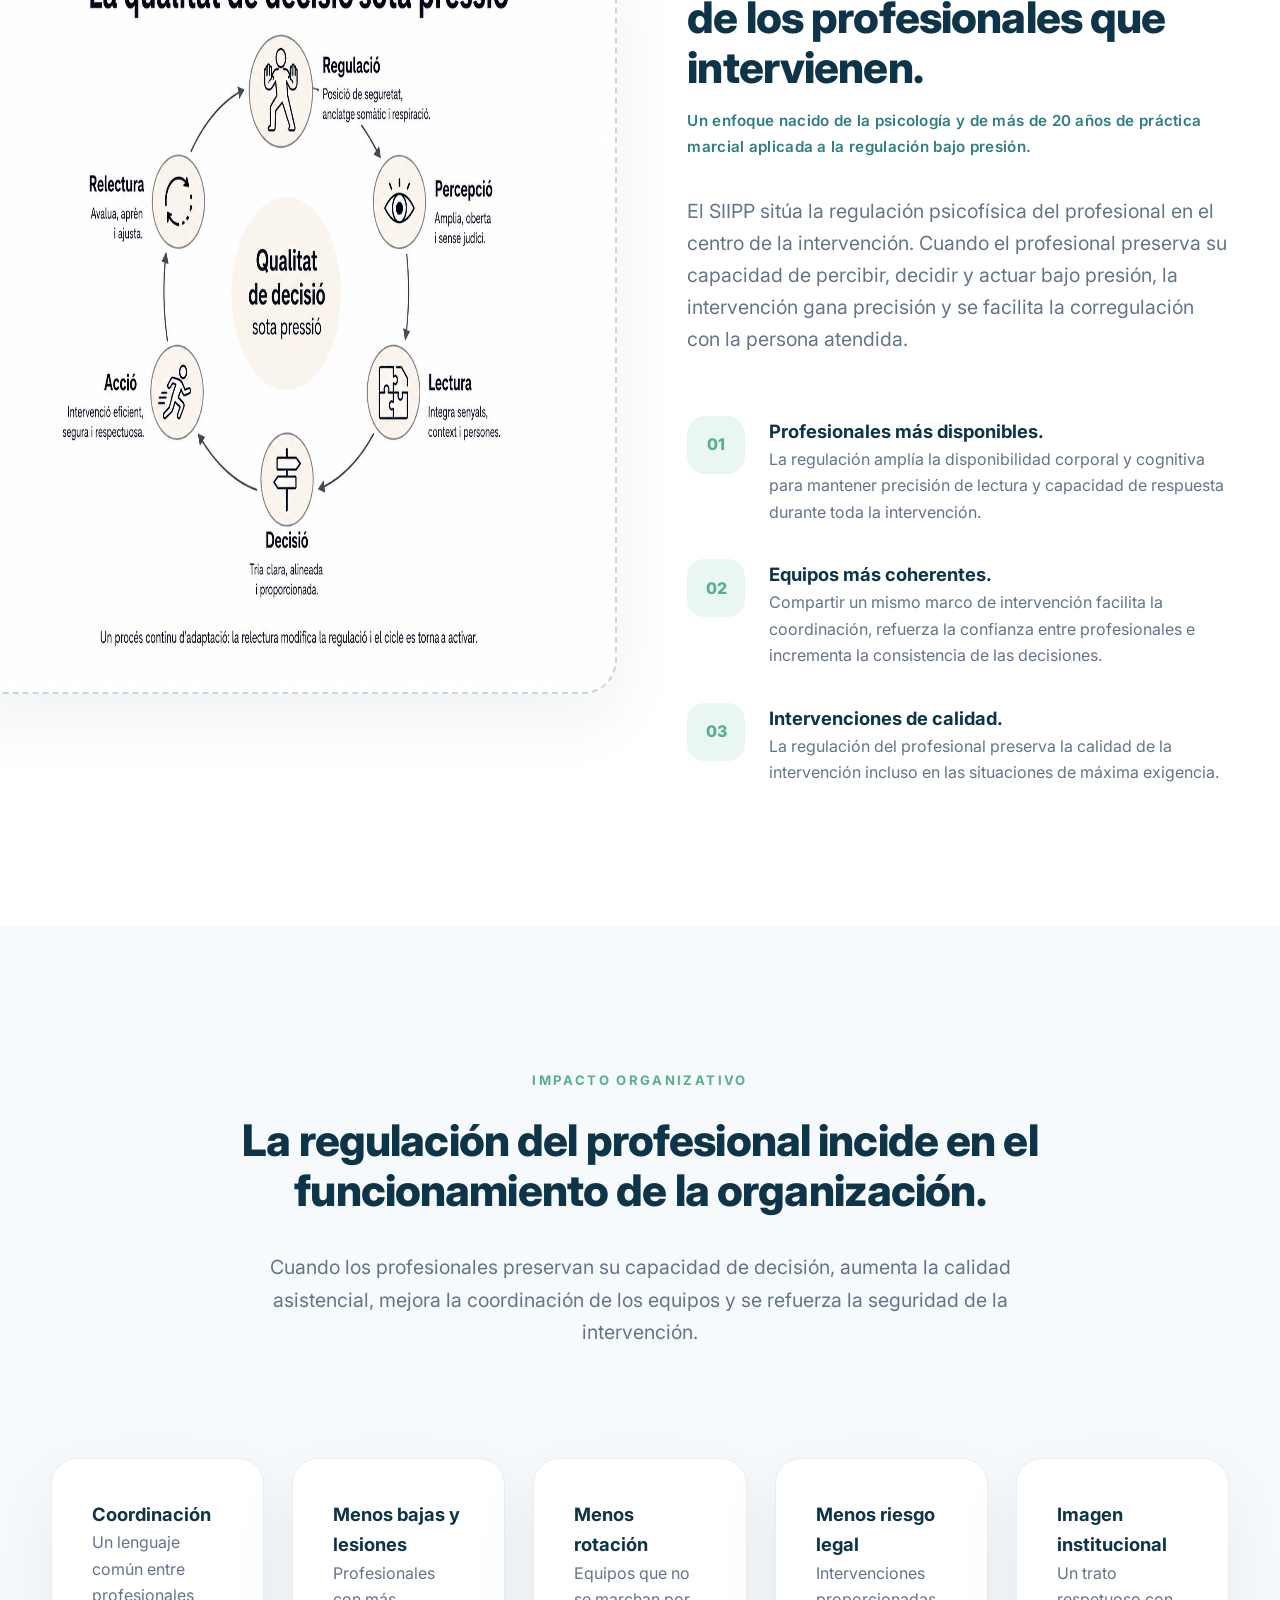
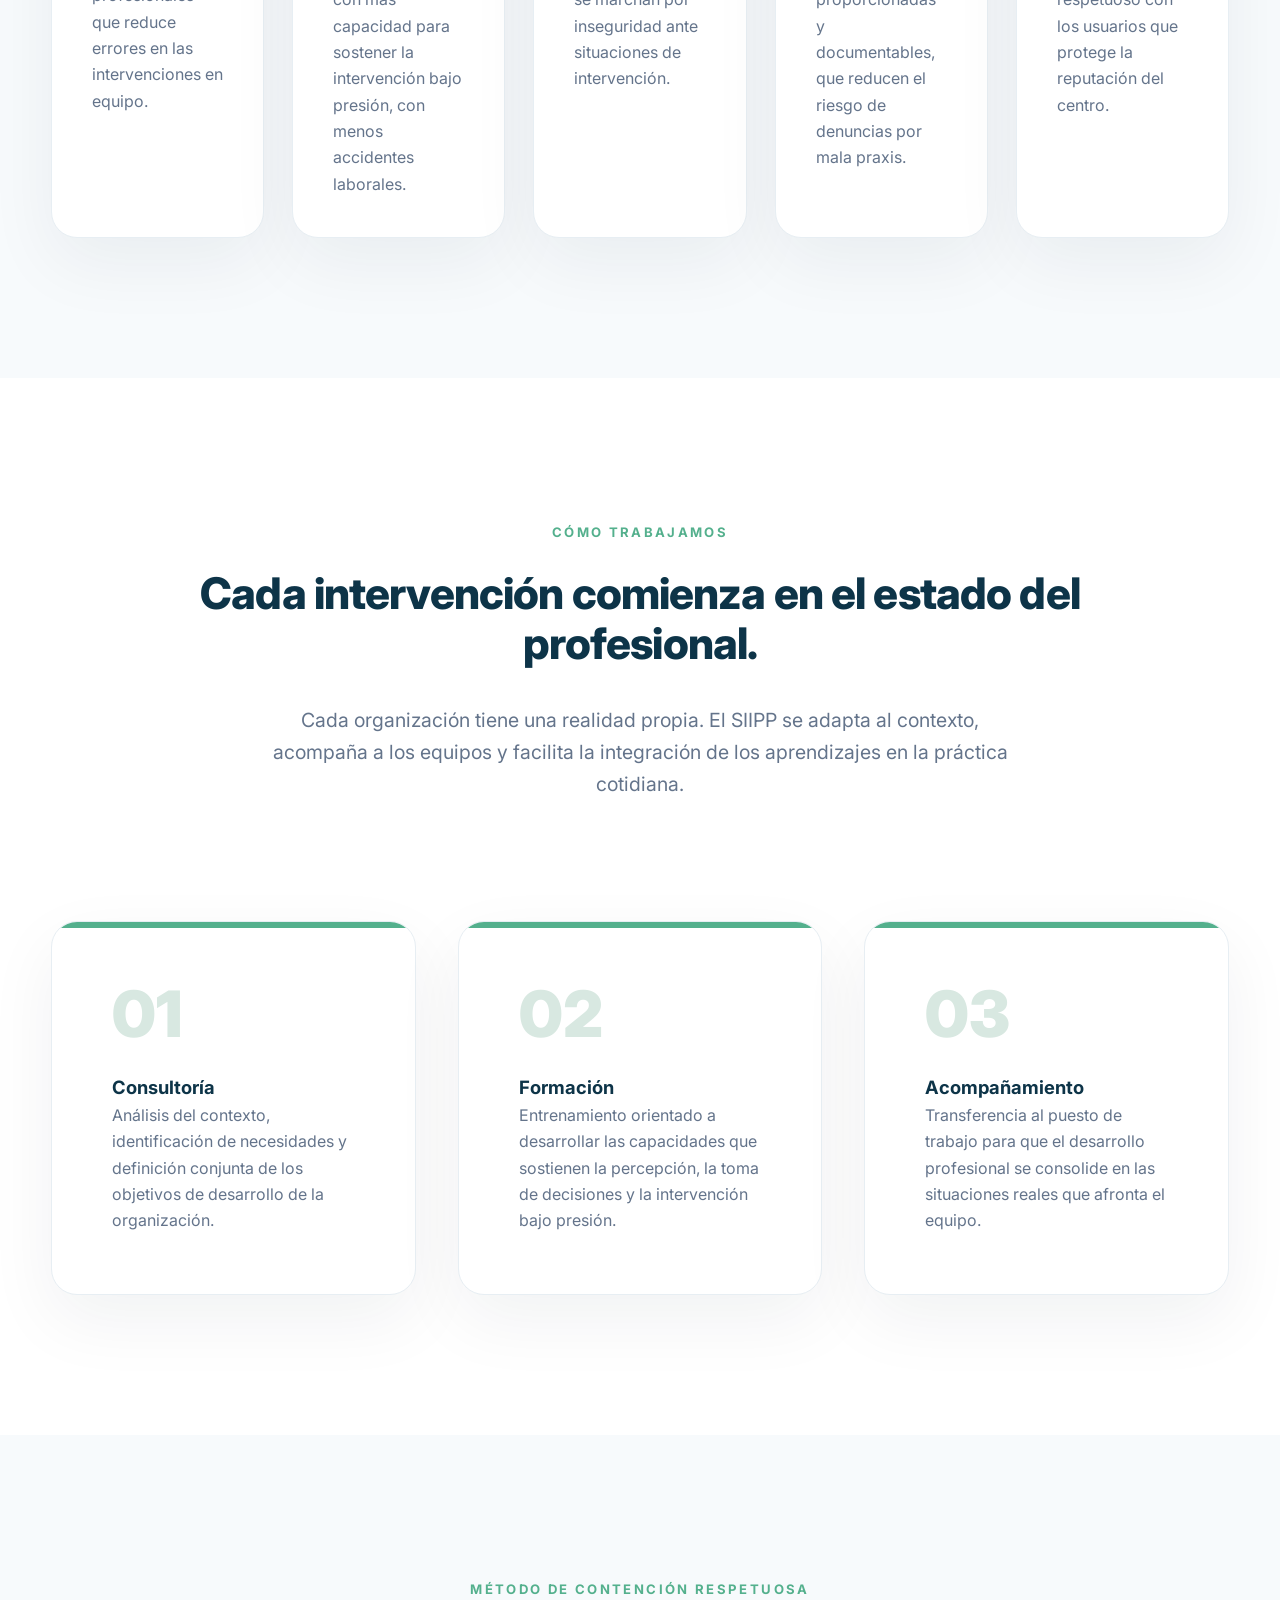
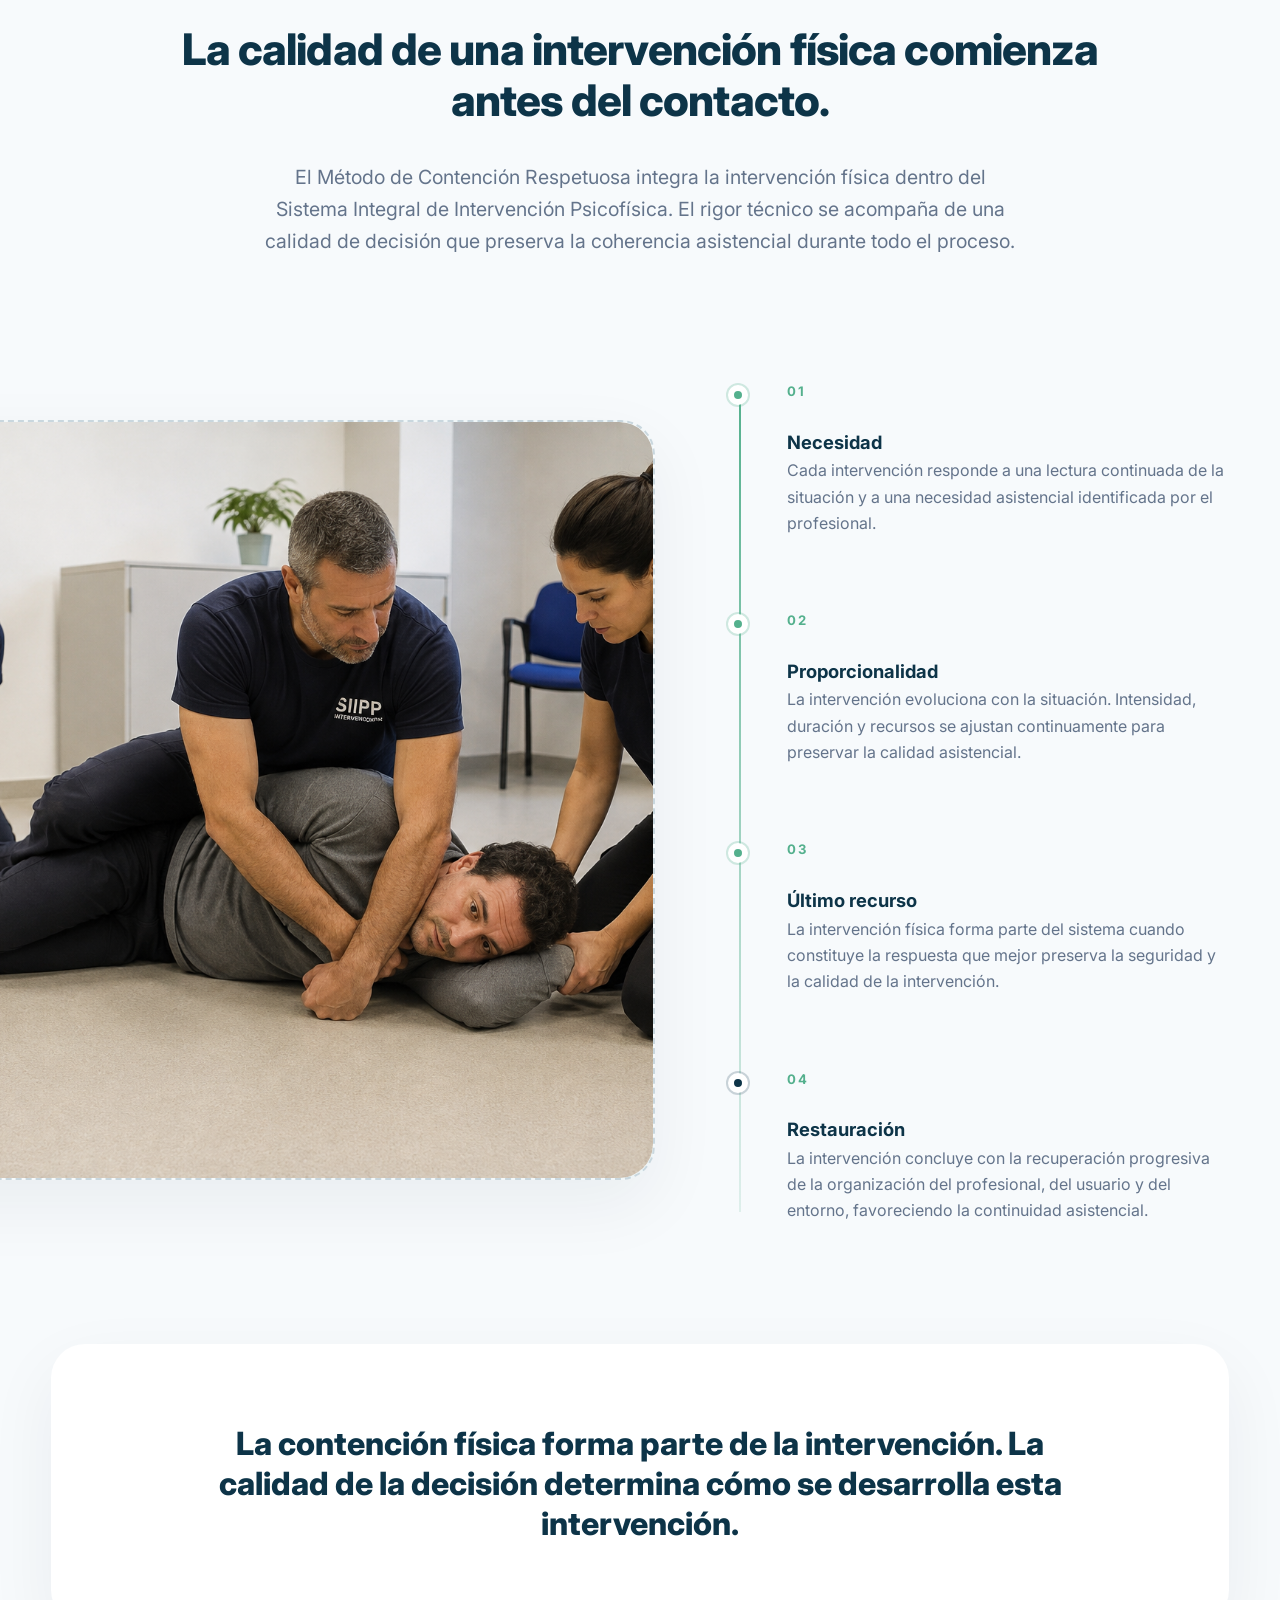
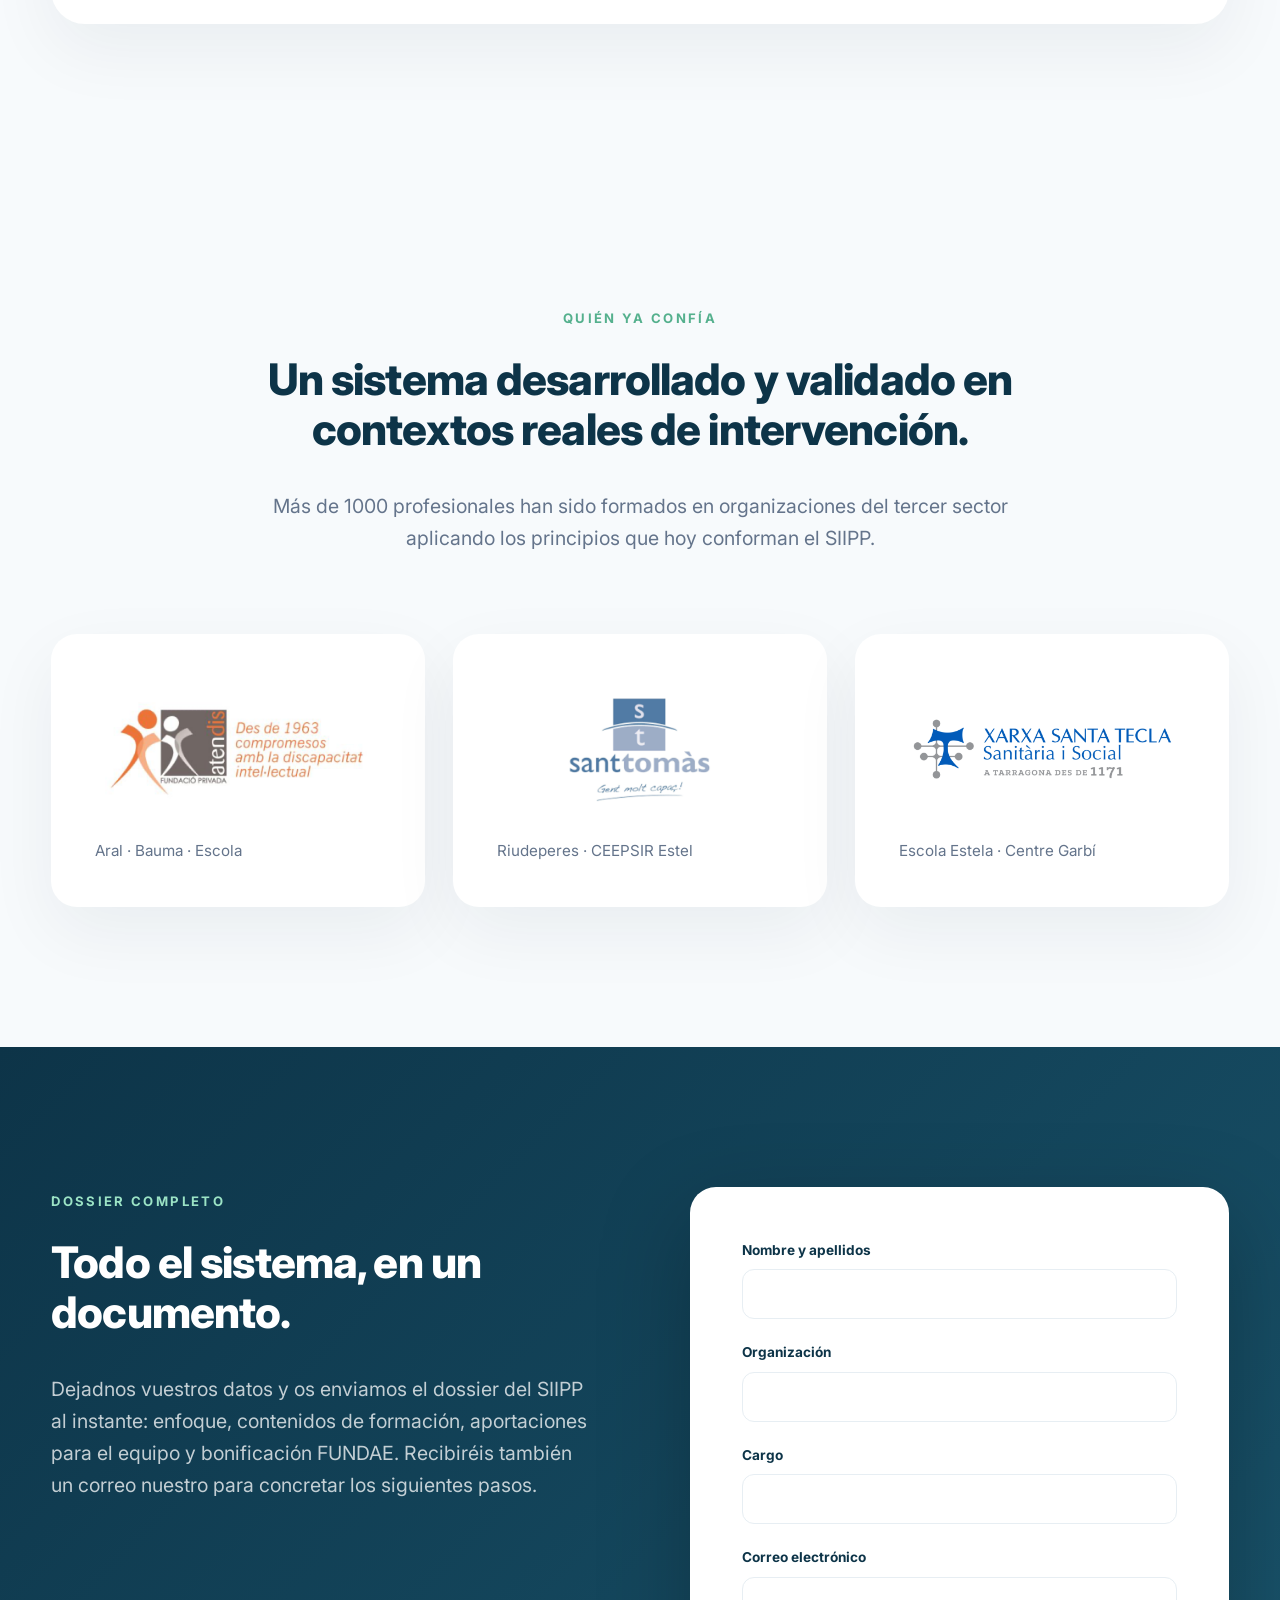
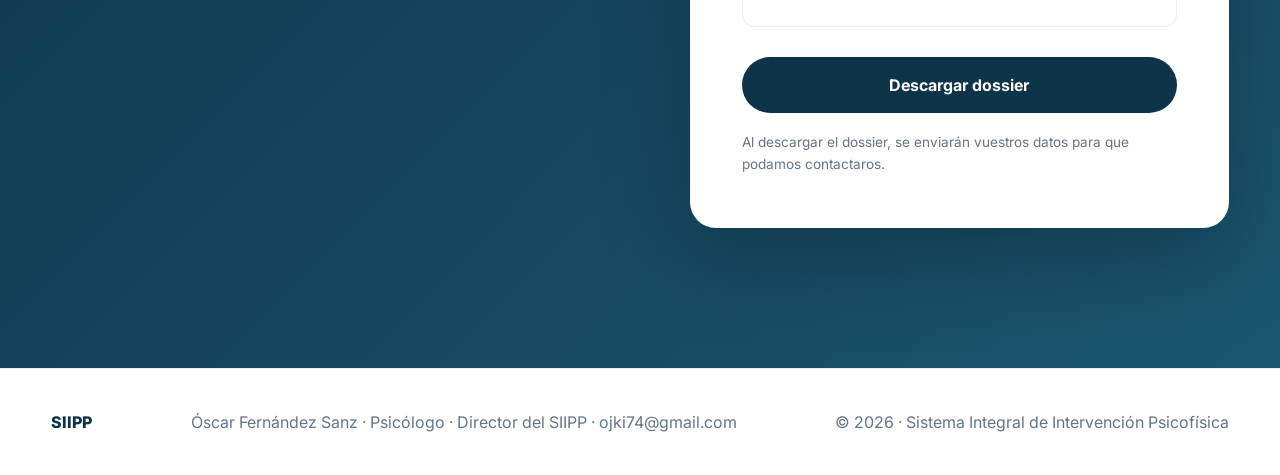
==== commit 09913bb4: "Refine wording for clarity in index-es.html" ====
--- a/index-es.html
+++ b/index-es.html
@@ -178,19 +178,19 @@
       </div>
       <div>
         <div class="overline">Nuestro enfoque</div>
-        <h2>La calidad asistencial emerge de la regulación de los profesionales que intervienen.</h2>
+       <h2>La calidad asistencial se sostiene en la regulación de los profesionales que intervienen.</h2>
         <p style="margin-top:16px;font-size:.95rem;font-weight:600;color:var(--teal);letter-spacing:.02em;">
   Un enfoque nacido de la psicología y de más de 20 años de práctica marcial aplicada a la regulación bajo presión.
 </p>
         <p class="lead" style="margin-top:36px;">
-          El SIIPP sitúa la regulación psicofísica del profesional en el centro de la intervención. Cuando el profesional preserva su capacidad de percibir, decidir y actuar bajo presión, aumenta la calidad de la intervención y se facilita la corregulación con la persona atendida.
+        El SIIPP sitúa la regulación psicofísica del profesional en el centro de la intervención. Cuando el profesional preserva su capacidad de percibir, decidir y actuar bajo presión, la intervención gana precisión y se facilita la corregulación con la persona atendida.
         </p>
 
         <div style="margin-top:60px;display:flex;flex-direction:column;gap:34px;">
           <div style="display:flex;gap:24px;align-items:flex-start;">
             <div style="width:58px;height:58px;border-radius:18px;background:rgba(84,176,141,.12);display:flex;align-items:center;justify-content:center;font-weight:800;color:var(--green);flex-shrink:0;">01</div>
             <div><h3 class="small-title">Profesionales más disponibles.</h3>
-            <p>La regulación amplía la disponibilidad corporal y cognitiva para mantener calidad de lectura y capacidad de respuesta durante toda la intervención.</p></div>
+         <p>La regulación amplía la disponibilidad corporal y cognitiva para mantener precisión de lectura y capacidad de respuesta durante toda la intervención.</p></div>
           </div>
           <div style="display:flex;gap:24px;align-items:flex-start;">
             <div style="width:58px;height:58px;border-radius:18px;background:rgba(84,176,141,.12);display:flex;align-items:center;justify-content:center;font-weight:800;color:var(--green);flex-shrink:0;">02</div>
@@ -212,7 +212,7 @@
   <div class="container">
     <div style="text-align:center;max-width:900px;margin:auto;">
       <div class="overline">Impacto organizativo</div>
-      <h2>La regulación del profesional transforma el funcionamiento de la organización.</h2>
+     <h2>La regulación del profesional incide en el funcionamiento de la organización.</h2>
       <p class="lead" style="max-width:760px;margin:36px auto 0;">
         Cuando los profesionales preservan su capacidad de decisión, aumenta la calidad asistencial, mejora la coordinación de los equipos y se refuerza la seguridad de la intervención.
       </p>
@@ -265,7 +265,7 @@
       <div class="overline">Método de Contención Respetuosa</div>
       <h2>La calidad de una intervención física comienza antes del contacto.</h2>
       <p class="lead" style="max-width:760px;margin:36px auto 0;">
-        El Método de Contención Respetuosa integra la intervención física dentro del Sistema Integral de Intervención Psicofísica. La calidad técnica se acompaña de una calidad de decisión que preserva la coherencia asistencial durante todo el proceso.
+      El Método de Contención Respetuosa integra la intervención física dentro del Sistema Integral de Intervención Psicofísica. El rigor técnico se acompaña de una calidad de decisión que preserva la coherencia asistencial durante todo el proceso.
       </p>
     </div>
    <div style="margin-top:120px;display:grid;grid-template-columns:1.05fr .95fr;gap:100px;align-items:center;">
@@ -300,7 +300,7 @@
 </div>
     <div style="margin-top:120px;padding:80px;border-radius:34px;background:white;box-shadow:var(--shadow);text-align:center;">
       <h3 style="font-size:2rem;font-weight:800;line-height:1.25;max-width:900px;margin:auto;color:var(--navy);">
-        La contención física forma parte de la intervención. La calidad de la decisión determina la calidad con la que esta intervención se desarrolla.
+      La contención física forma parte de la intervención. La calidad de la decisión determina cómo se desarrolla esta intervención.
       </h3>
     </div>
   </div>
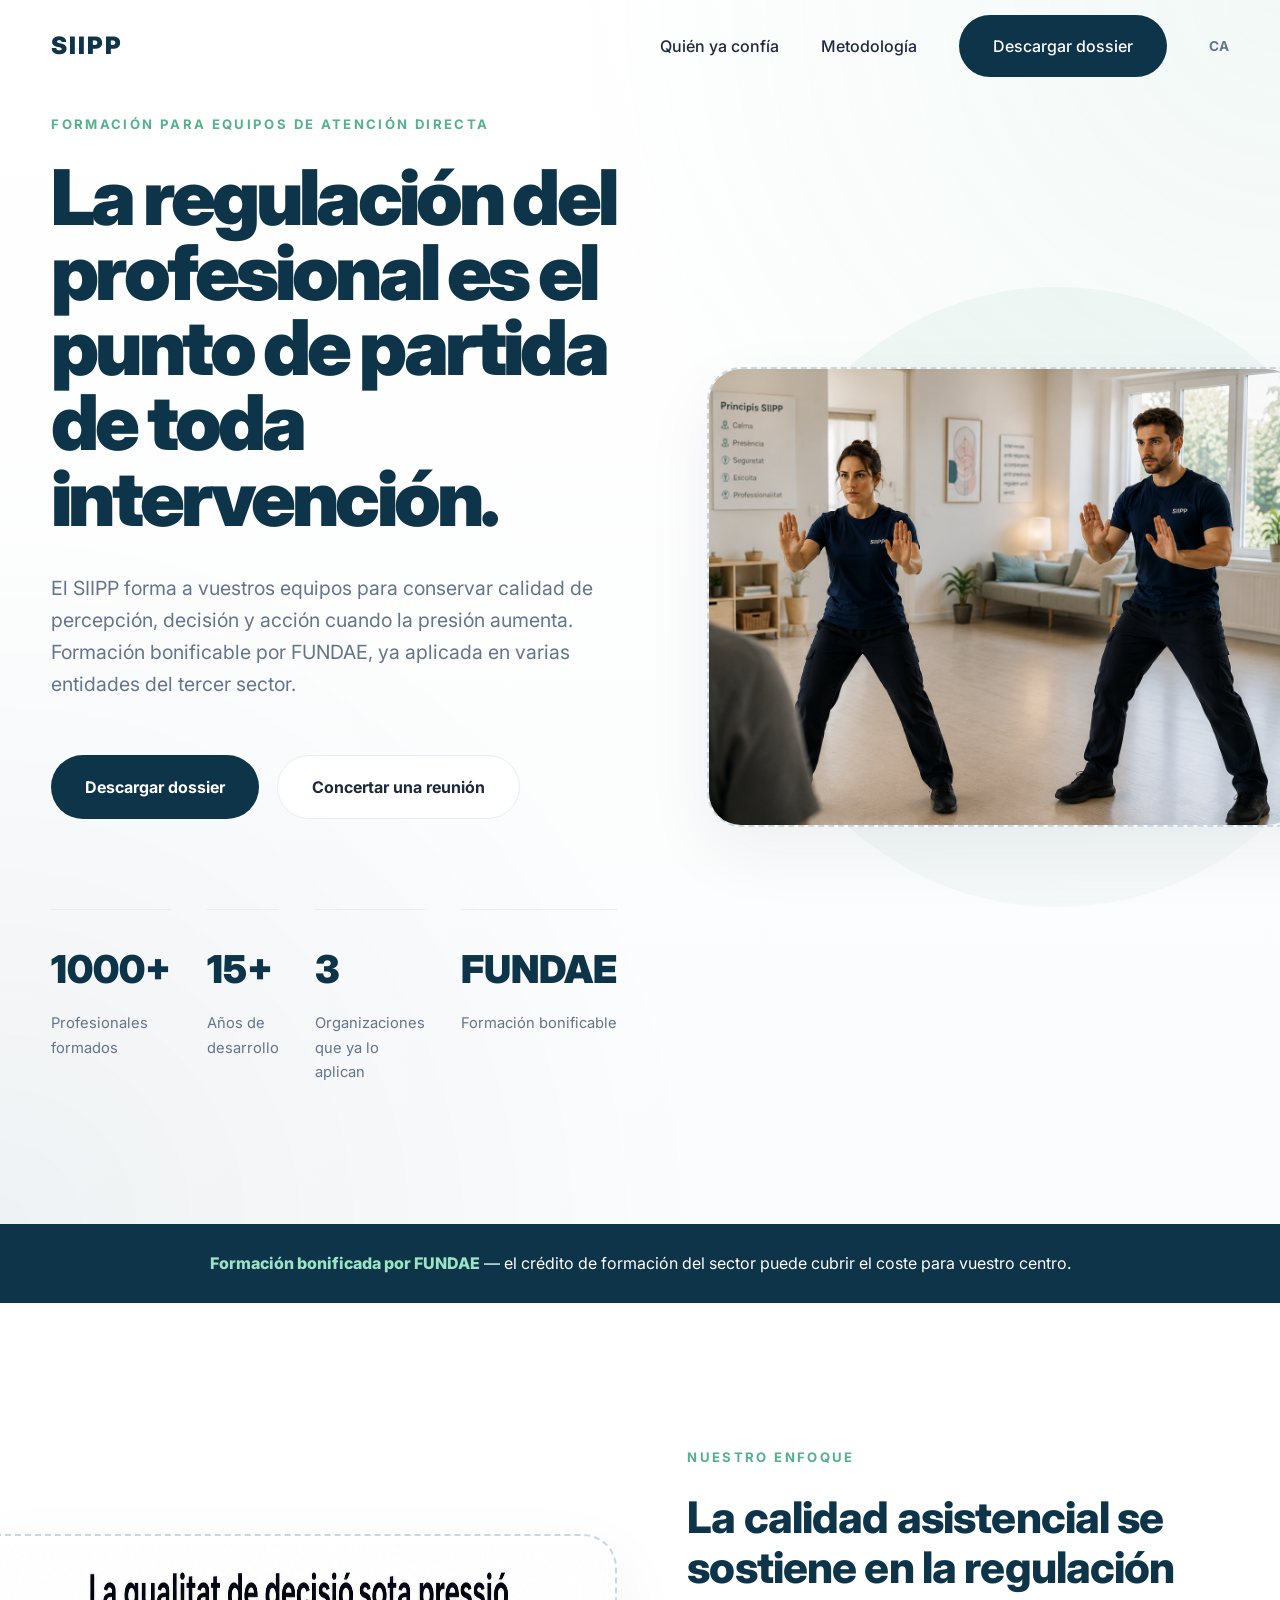
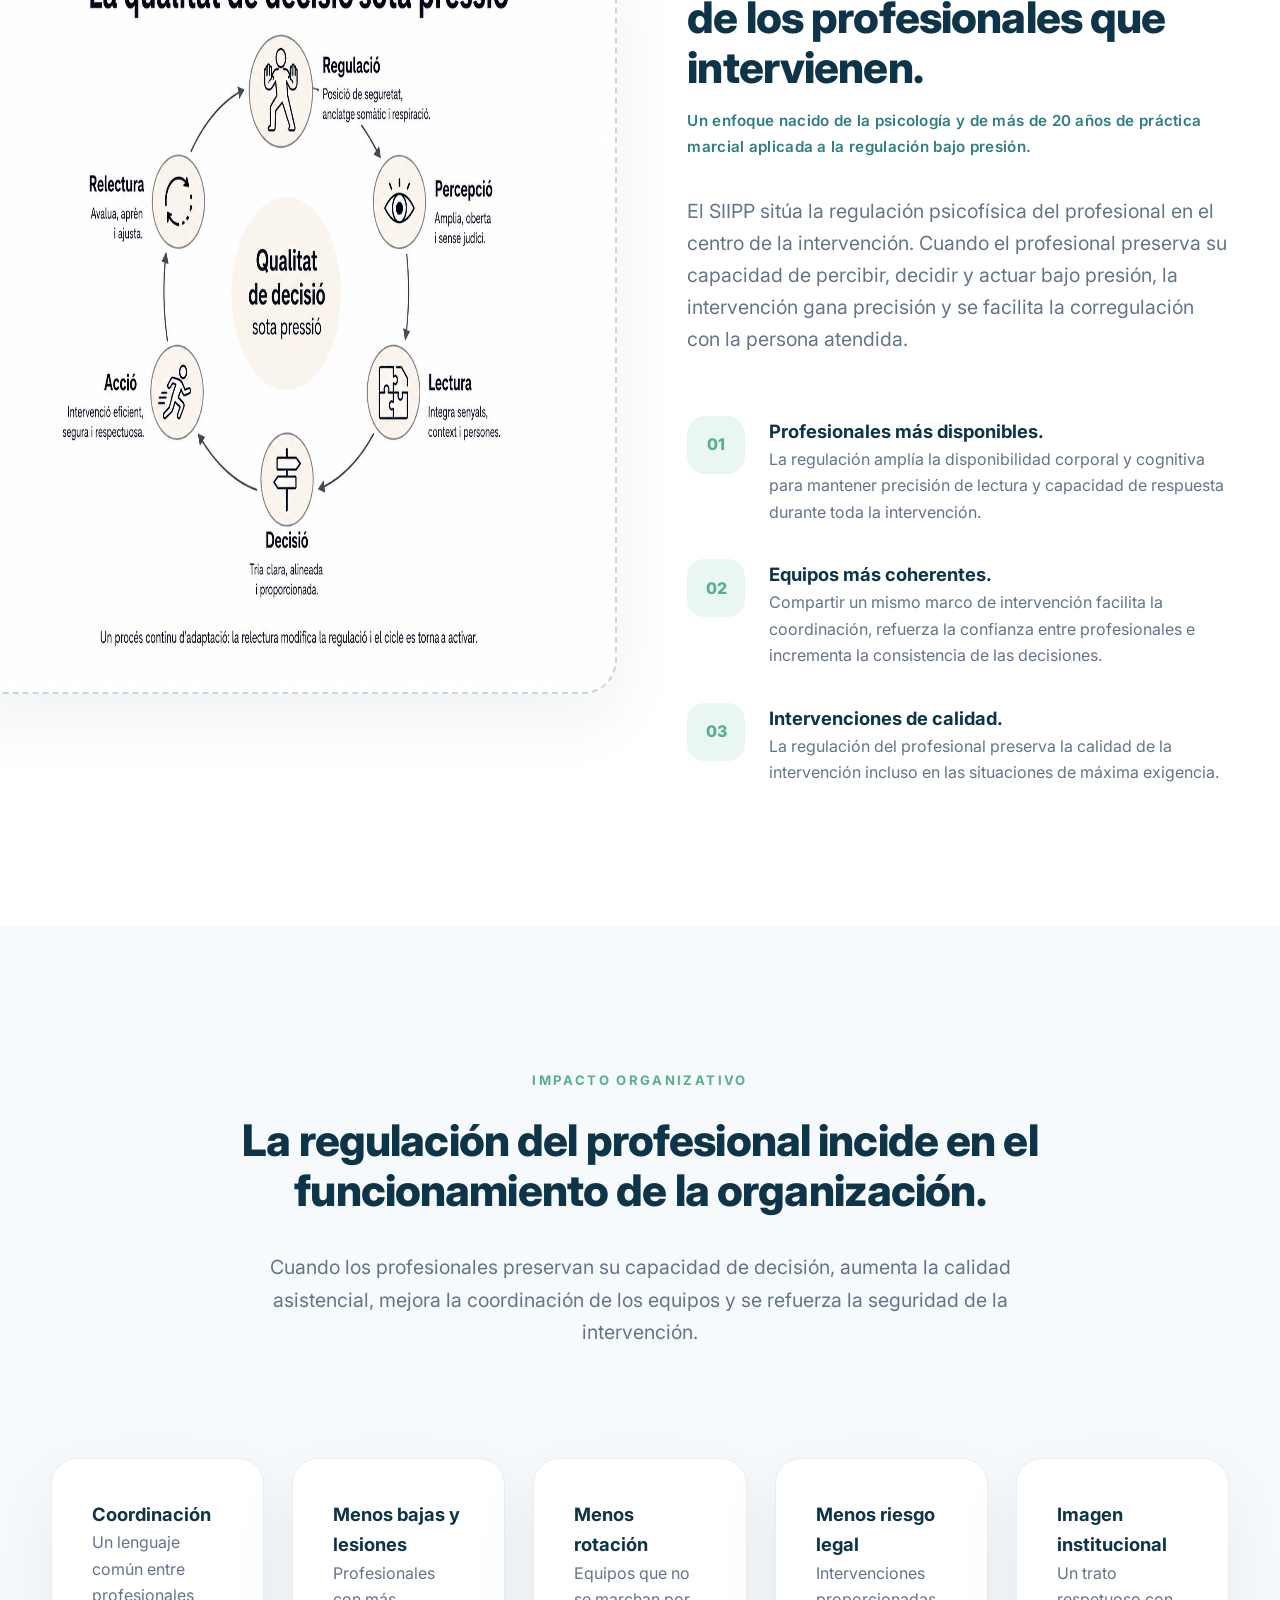
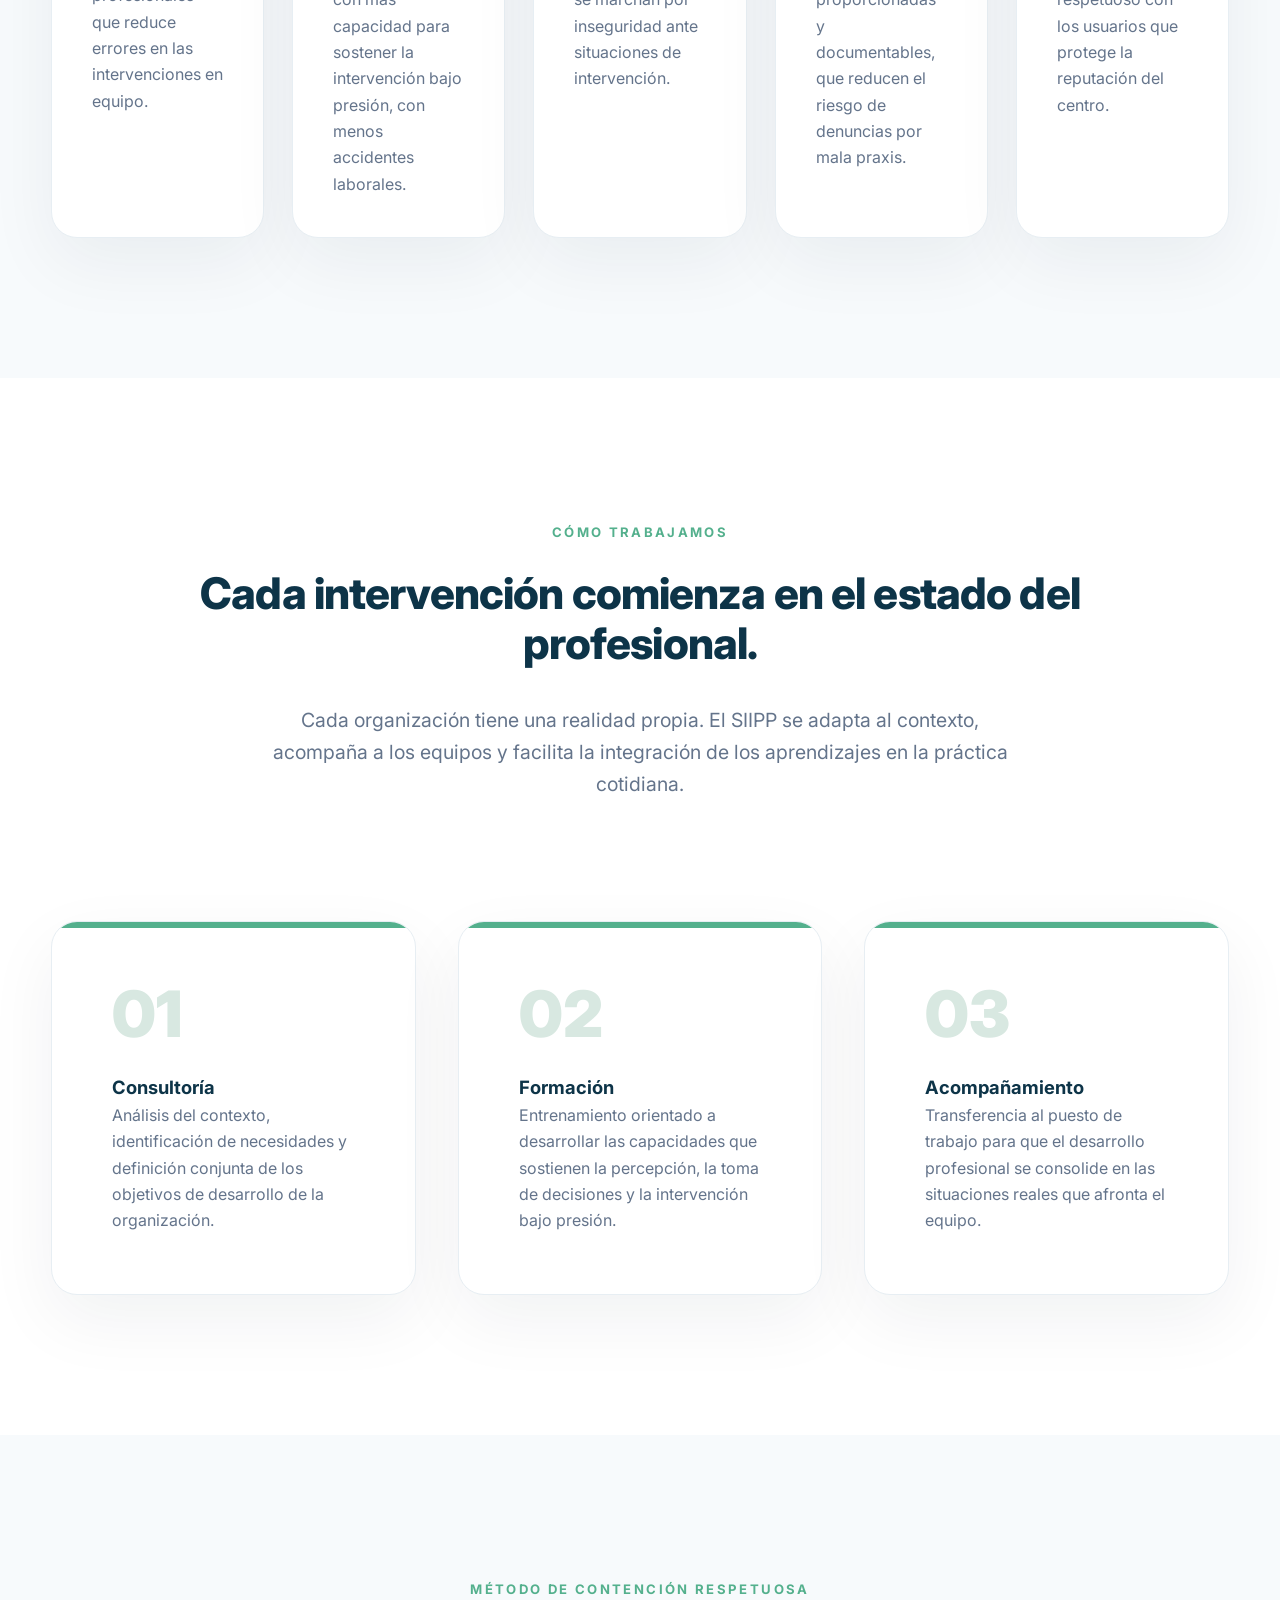
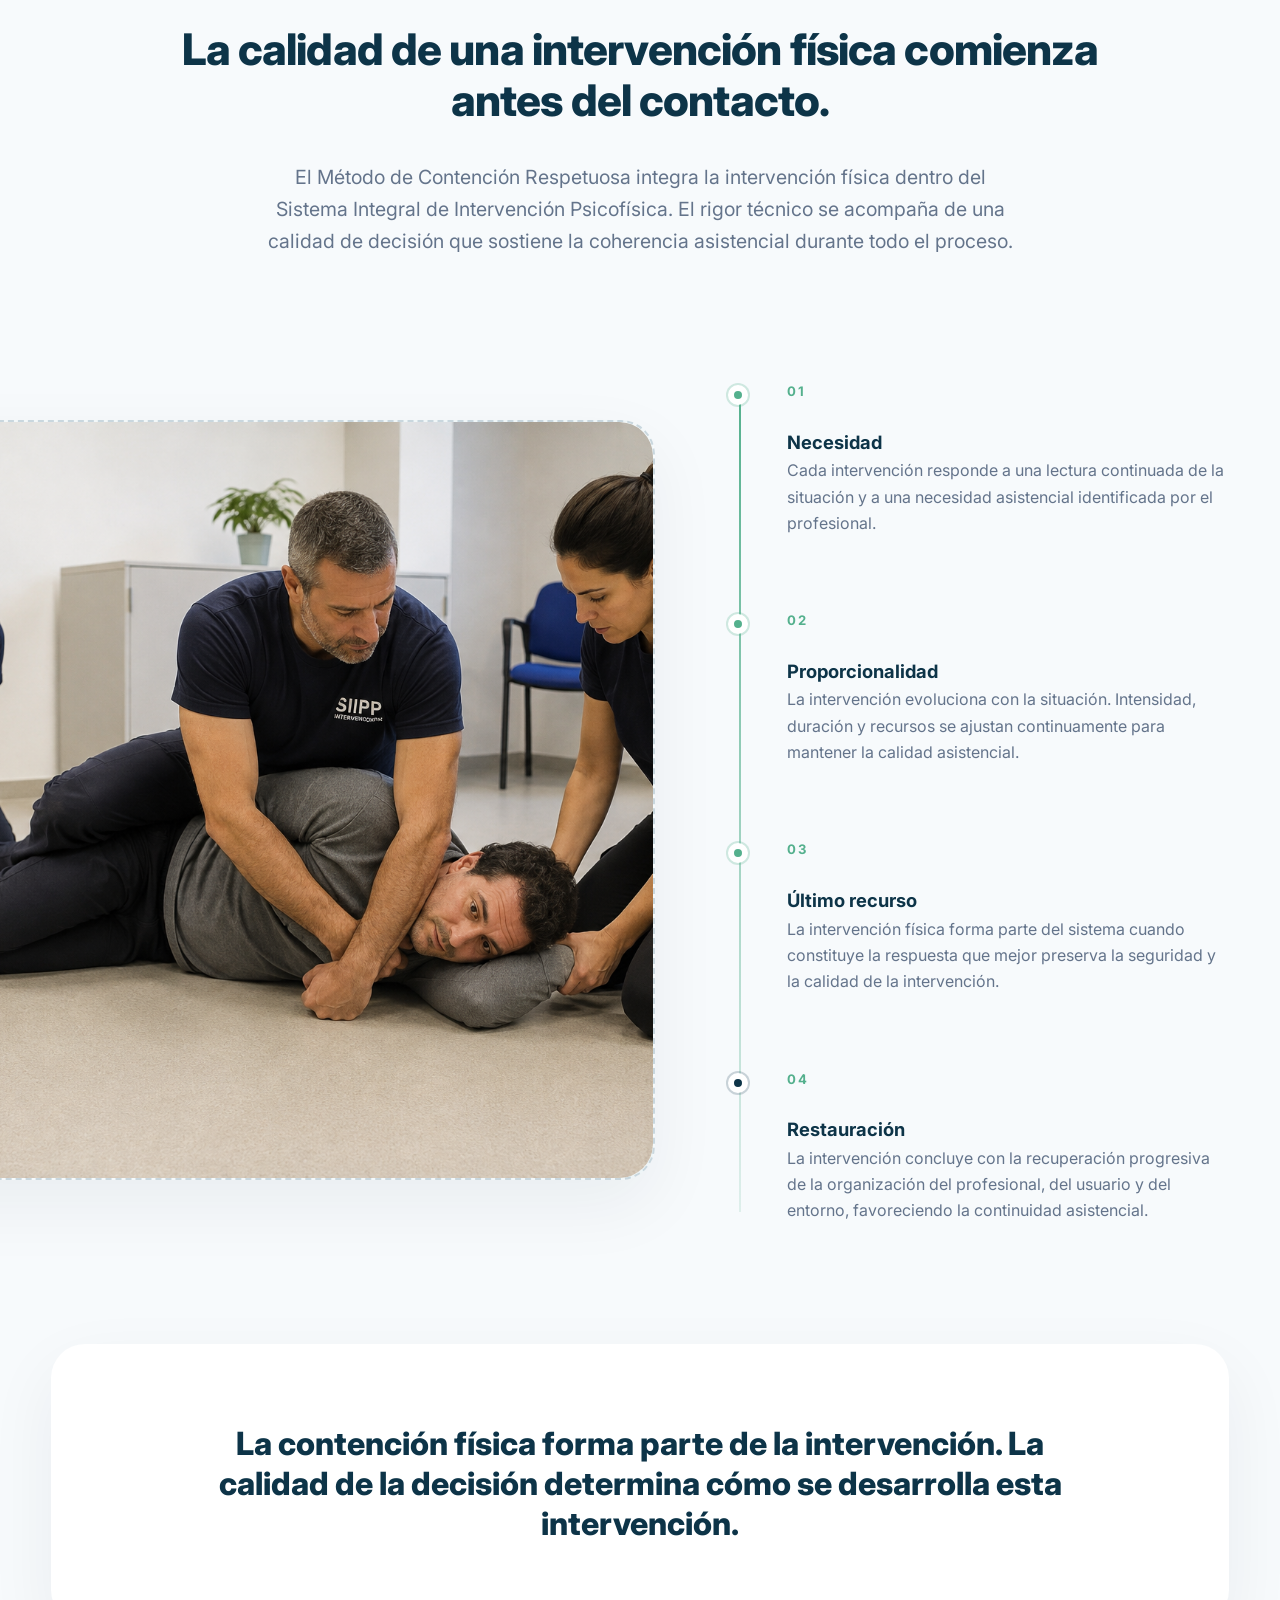
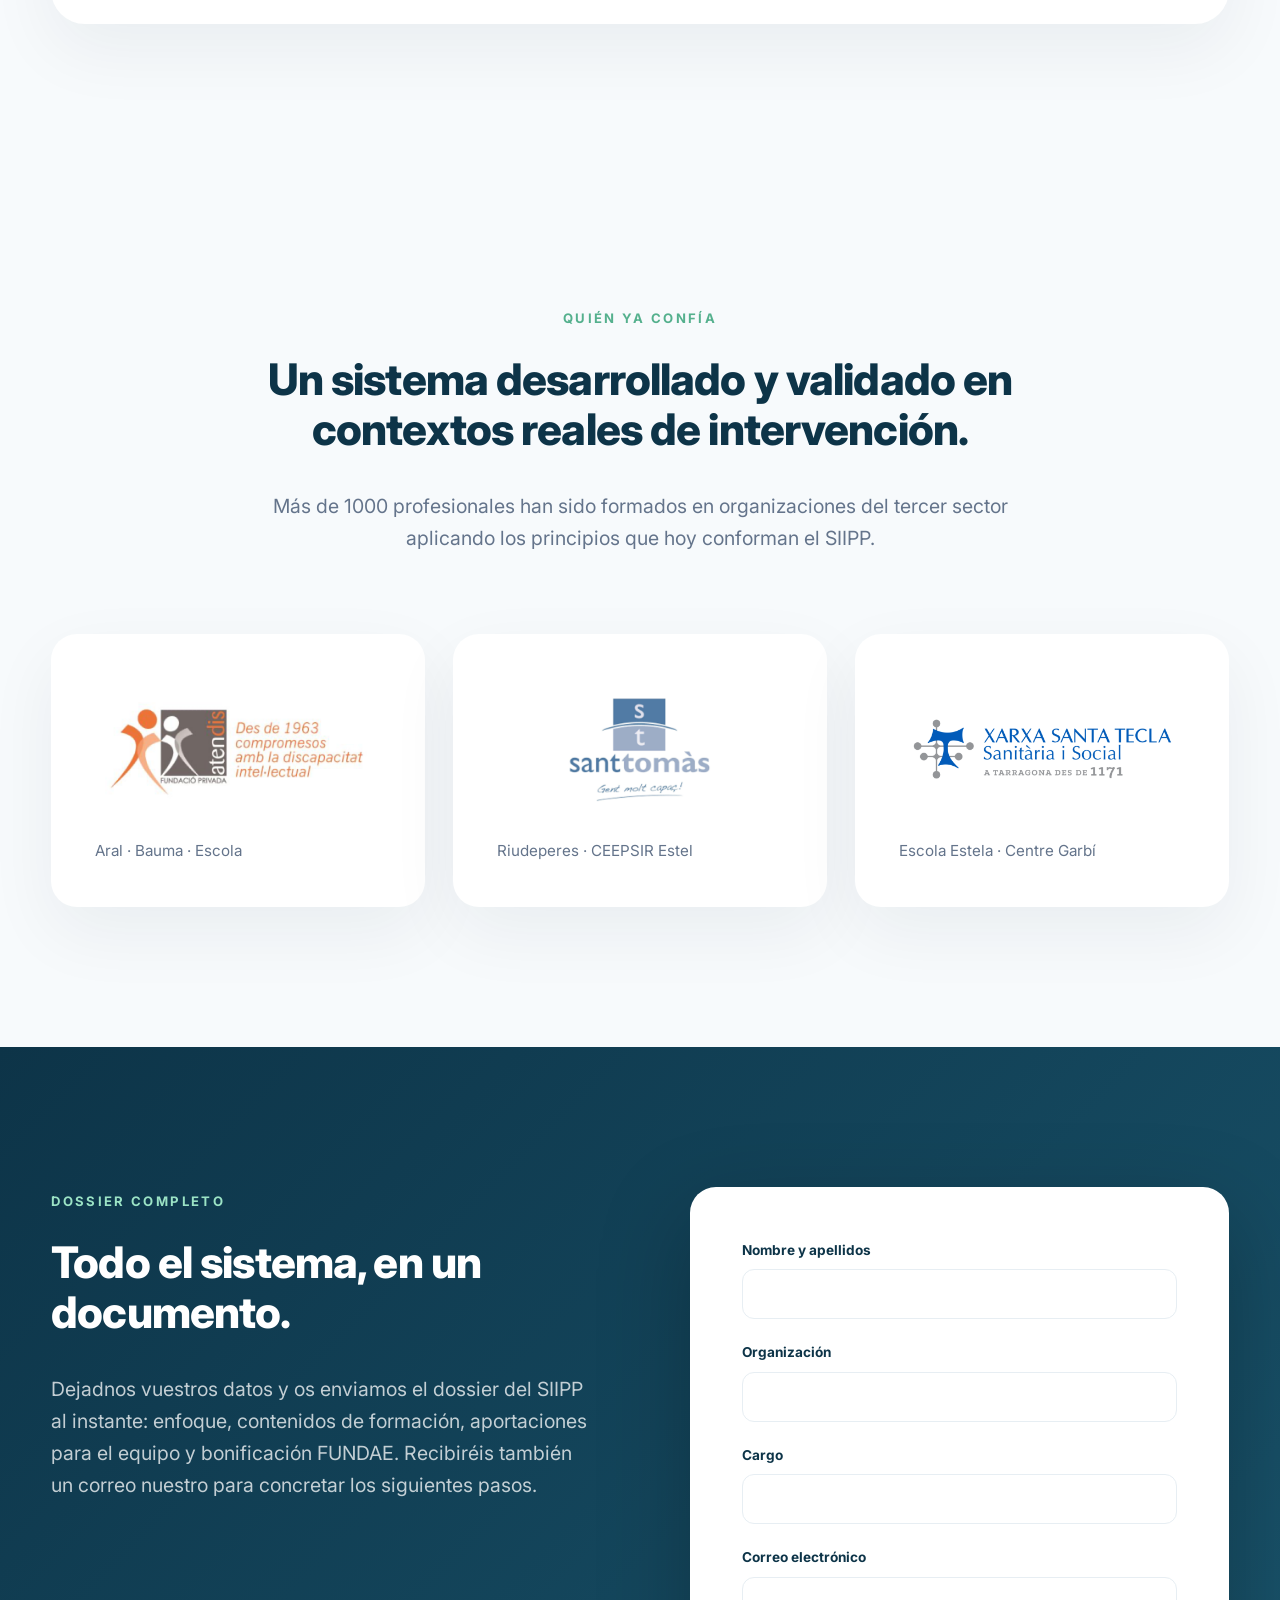
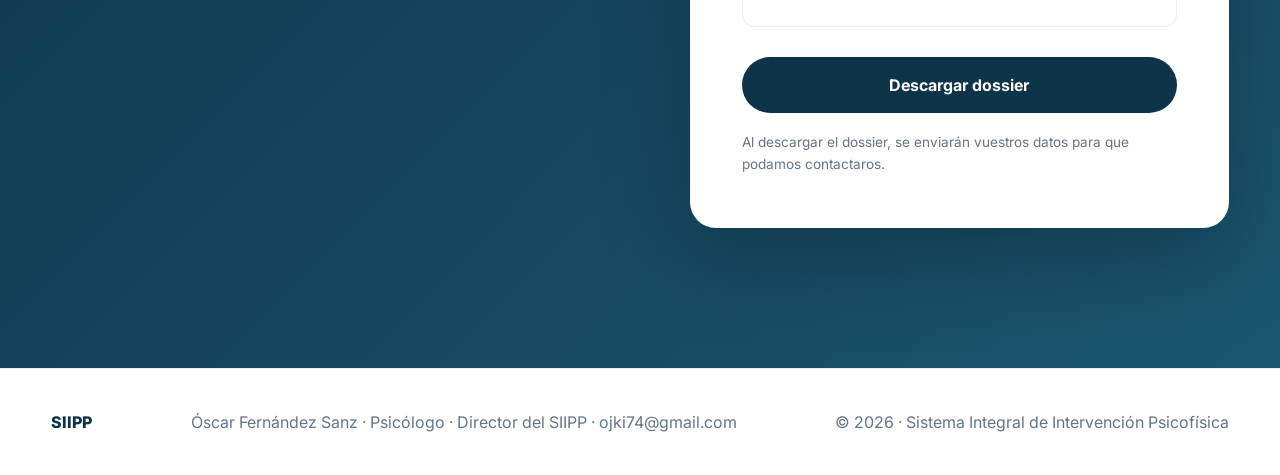
==== commit 5872044d: "Update text for clarity in index-es.html" ====
--- a/index-es.html
+++ b/index-es.html
@@ -265,7 +265,7 @@
       <div class="overline">Método de Contención Respetuosa</div>
       <h2>La calidad de una intervención física comienza antes del contacto.</h2>
       <p class="lead" style="max-width:760px;margin:36px auto 0;">
-      El Método de Contención Respetuosa integra la intervención física dentro del Sistema Integral de Intervención Psicofísica. El rigor técnico se acompaña de una calidad de decisión que preserva la coherencia asistencial durante todo el proceso.
+      El Método de Contención Respetuosa integra la intervención física dentro del Sistema Integral de Intervención Psicofísica. El rigor técnico se acompaña de una calidad de decisión que sostiene la coherencia asistencial durante todo el proceso.
       </p>
     </div>
    <div style="margin-top:120px;display:grid;grid-template-columns:1.05fr .95fr;gap:100px;align-items:center;">
@@ -282,7 +282,7 @@
       <div style="position:absolute;left:-59px;top:8px;width:20px;height:20px;border-radius:50%;background:var(--green);border:6px solid white;box-shadow:0 0 0 2px rgba(84,176,141,.25);"></div>
       <div class="overline">02</div>
       <h3 class="small-title">Proporcionalidad</h3>
-      <p>La intervención evoluciona con la situación. Intensidad, duración y recursos se ajustan continuamente para preservar la calidad asistencial.</p>
+      <p>La intervención evoluciona con la situación. Intensidad, duración y recursos se ajustan continuamente para mantener la calidad asistencial.</p>
     </div>
     <div style="position:relative;margin-bottom:70px;">
       <div style="position:absolute;left:-59px;top:8px;width:20px;height:20px;border-radius:50%;background:var(--green);border:6px solid white;box-shadow:0 0 0 2px rgba(84,176,141,.25);"></div>
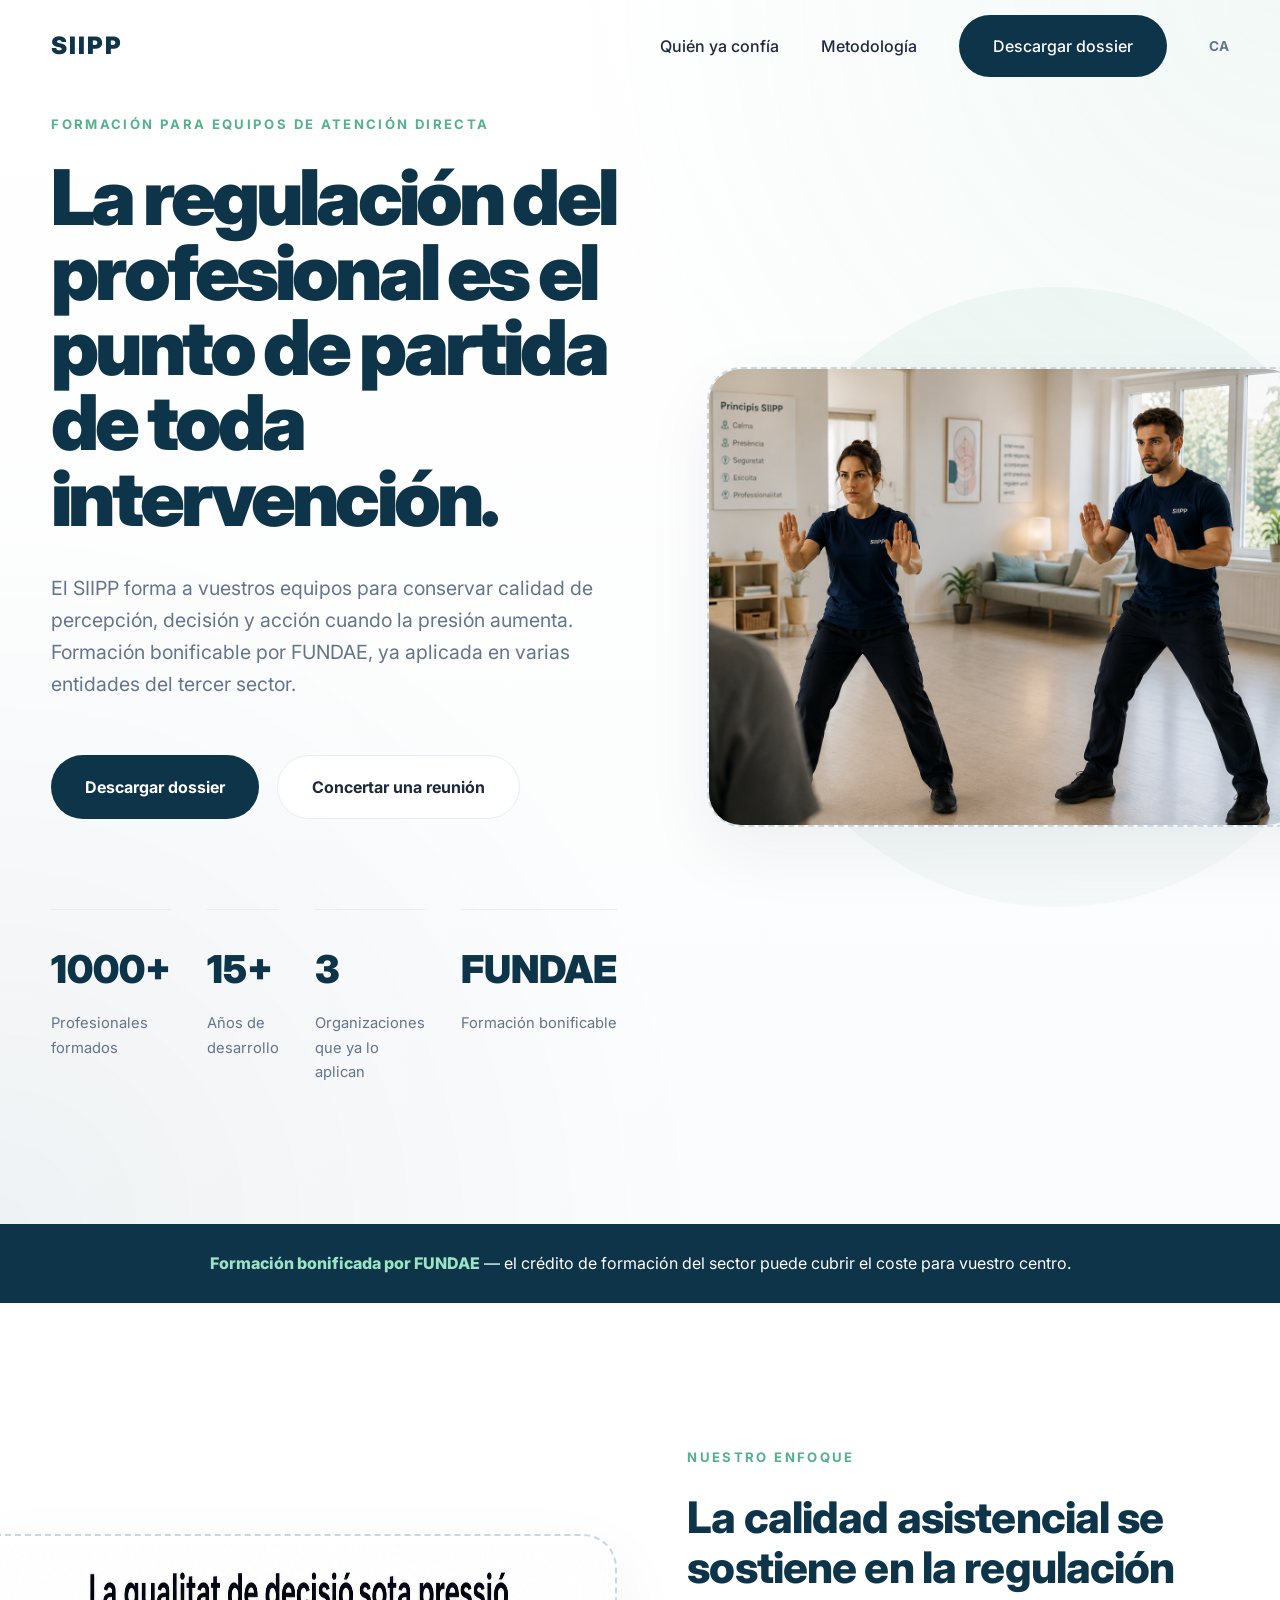
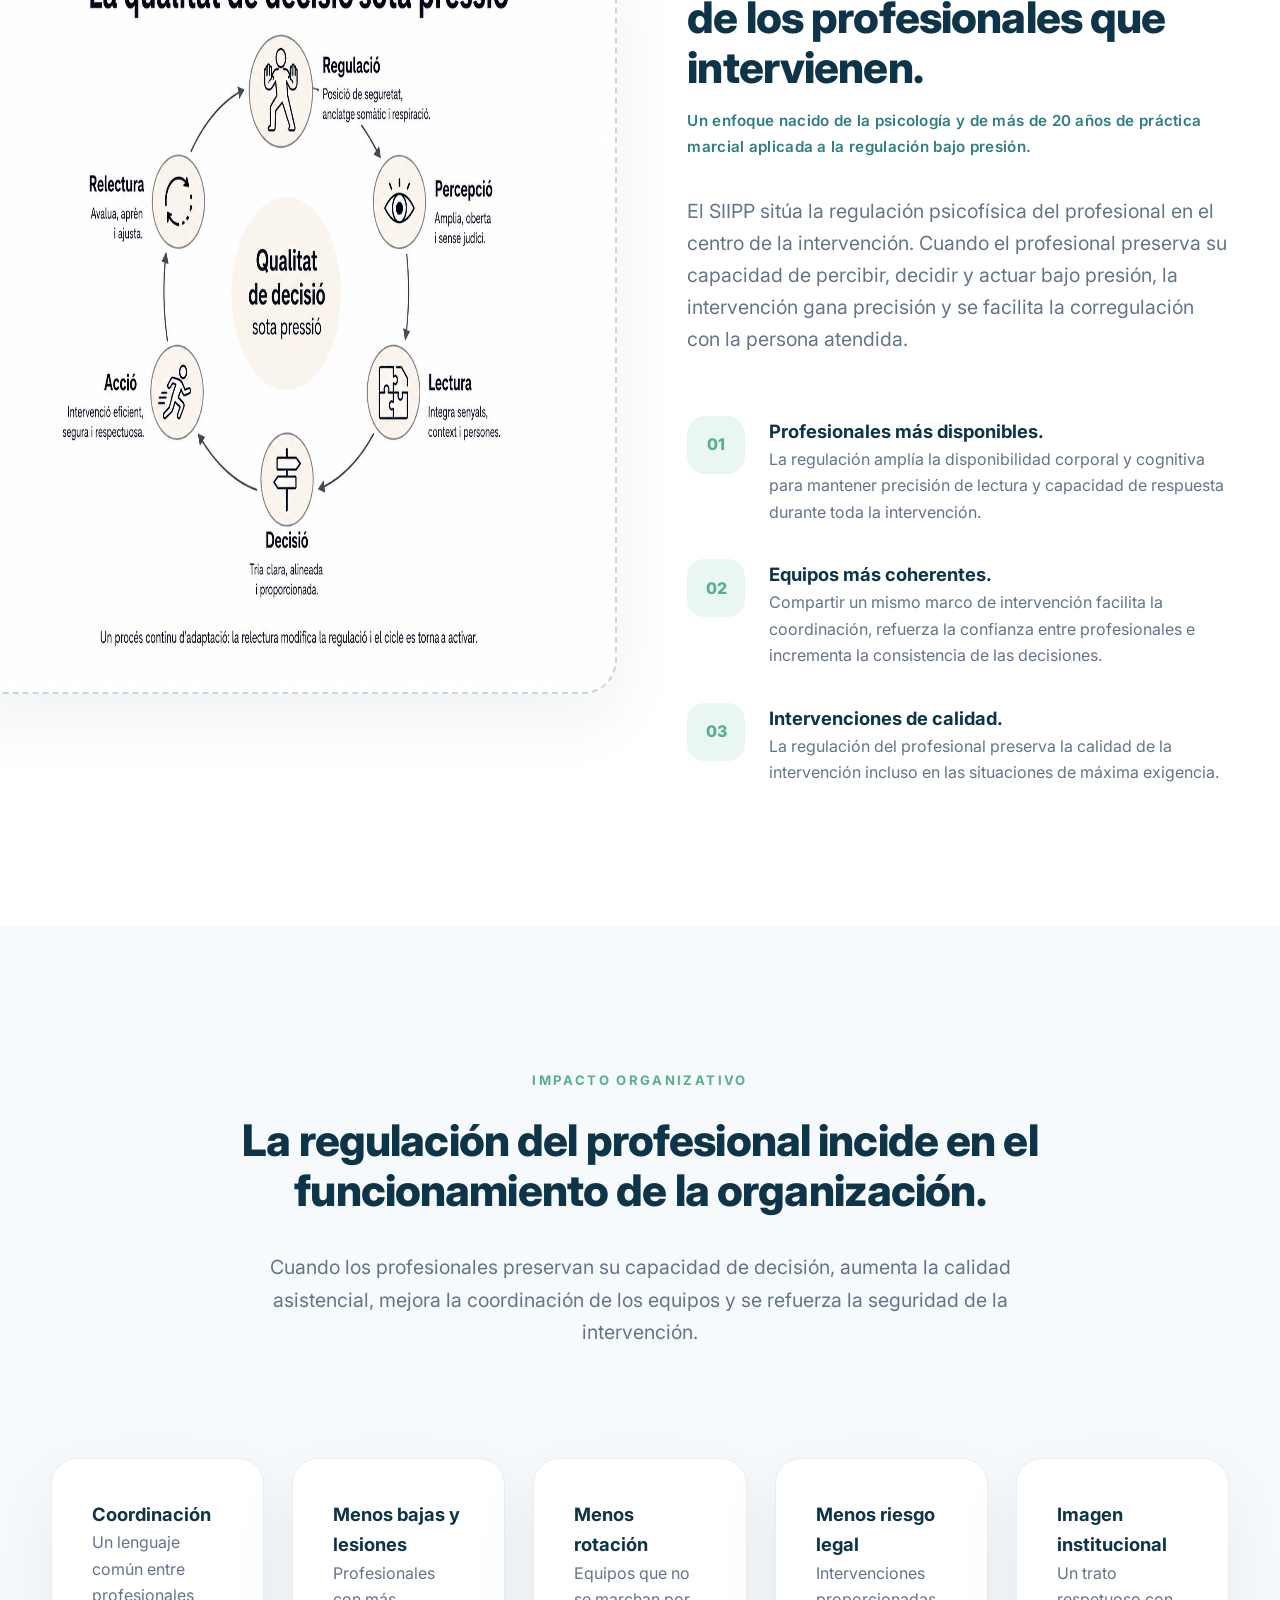
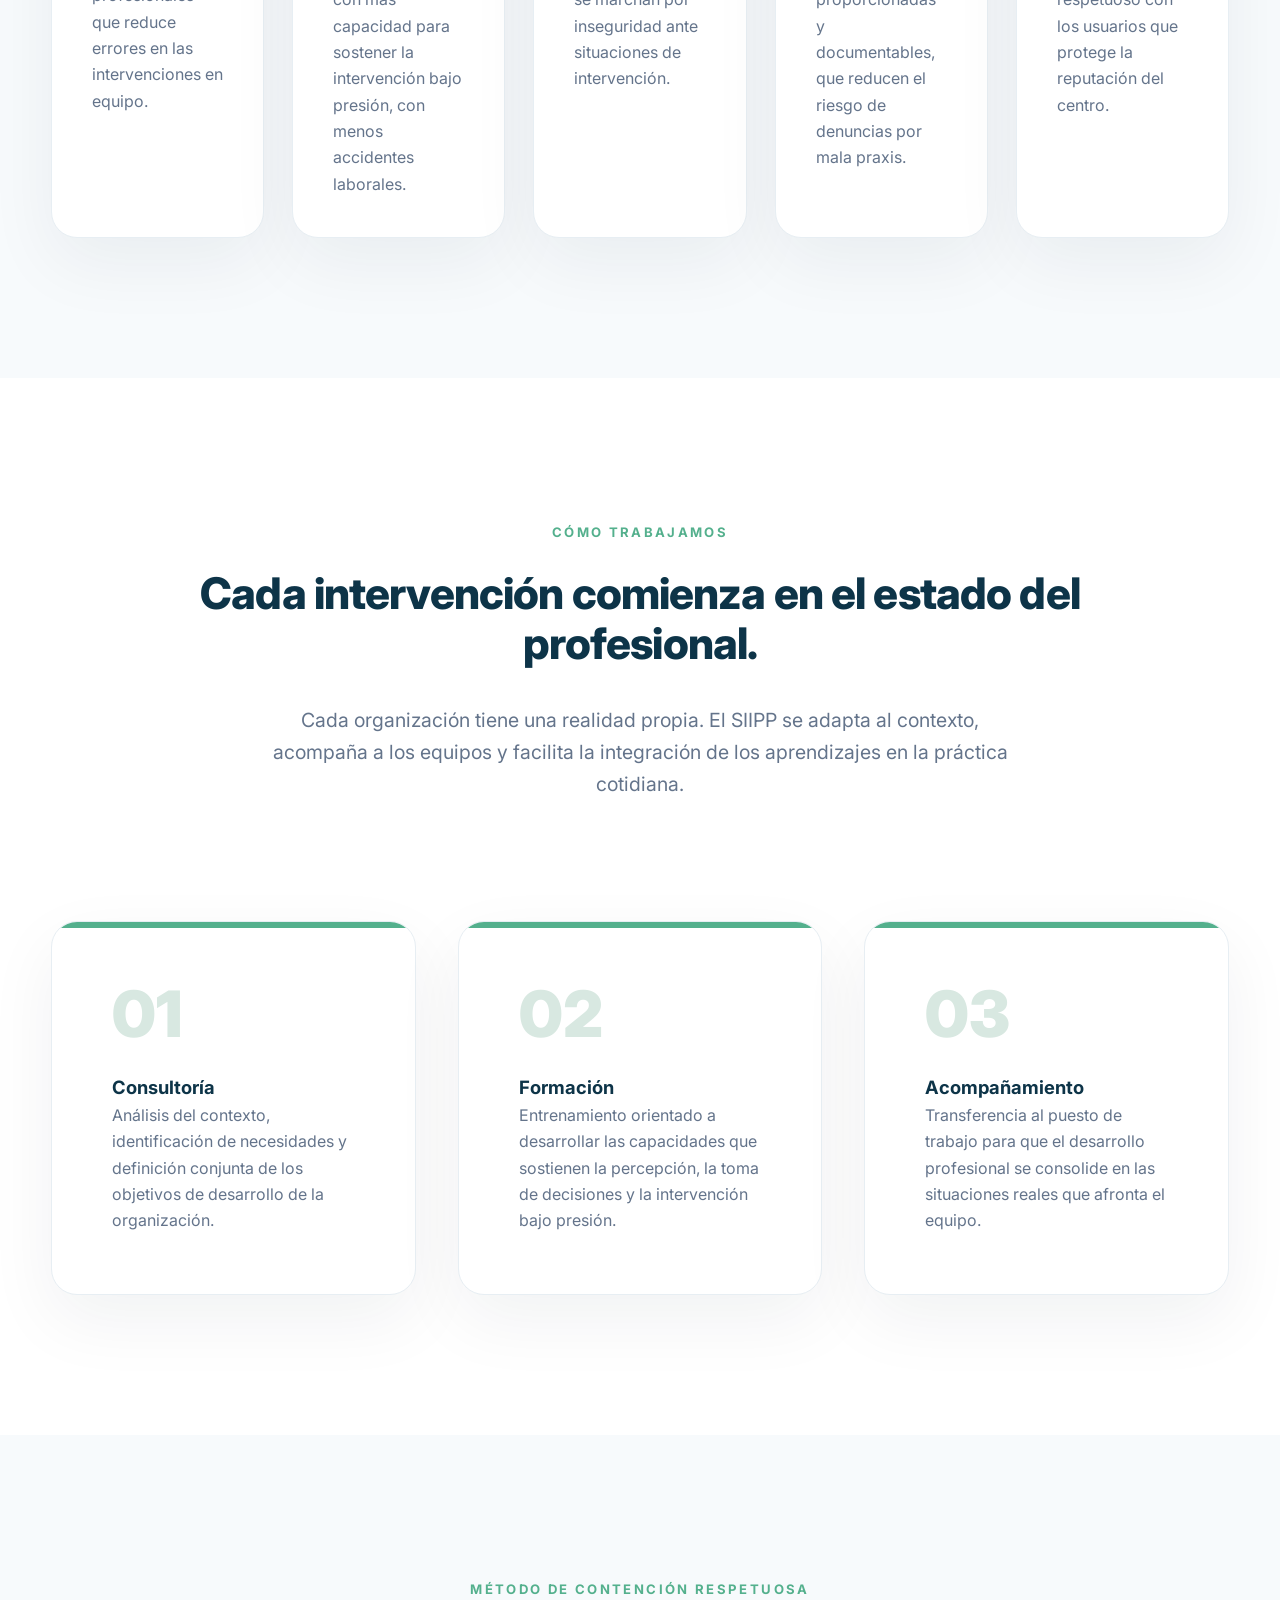
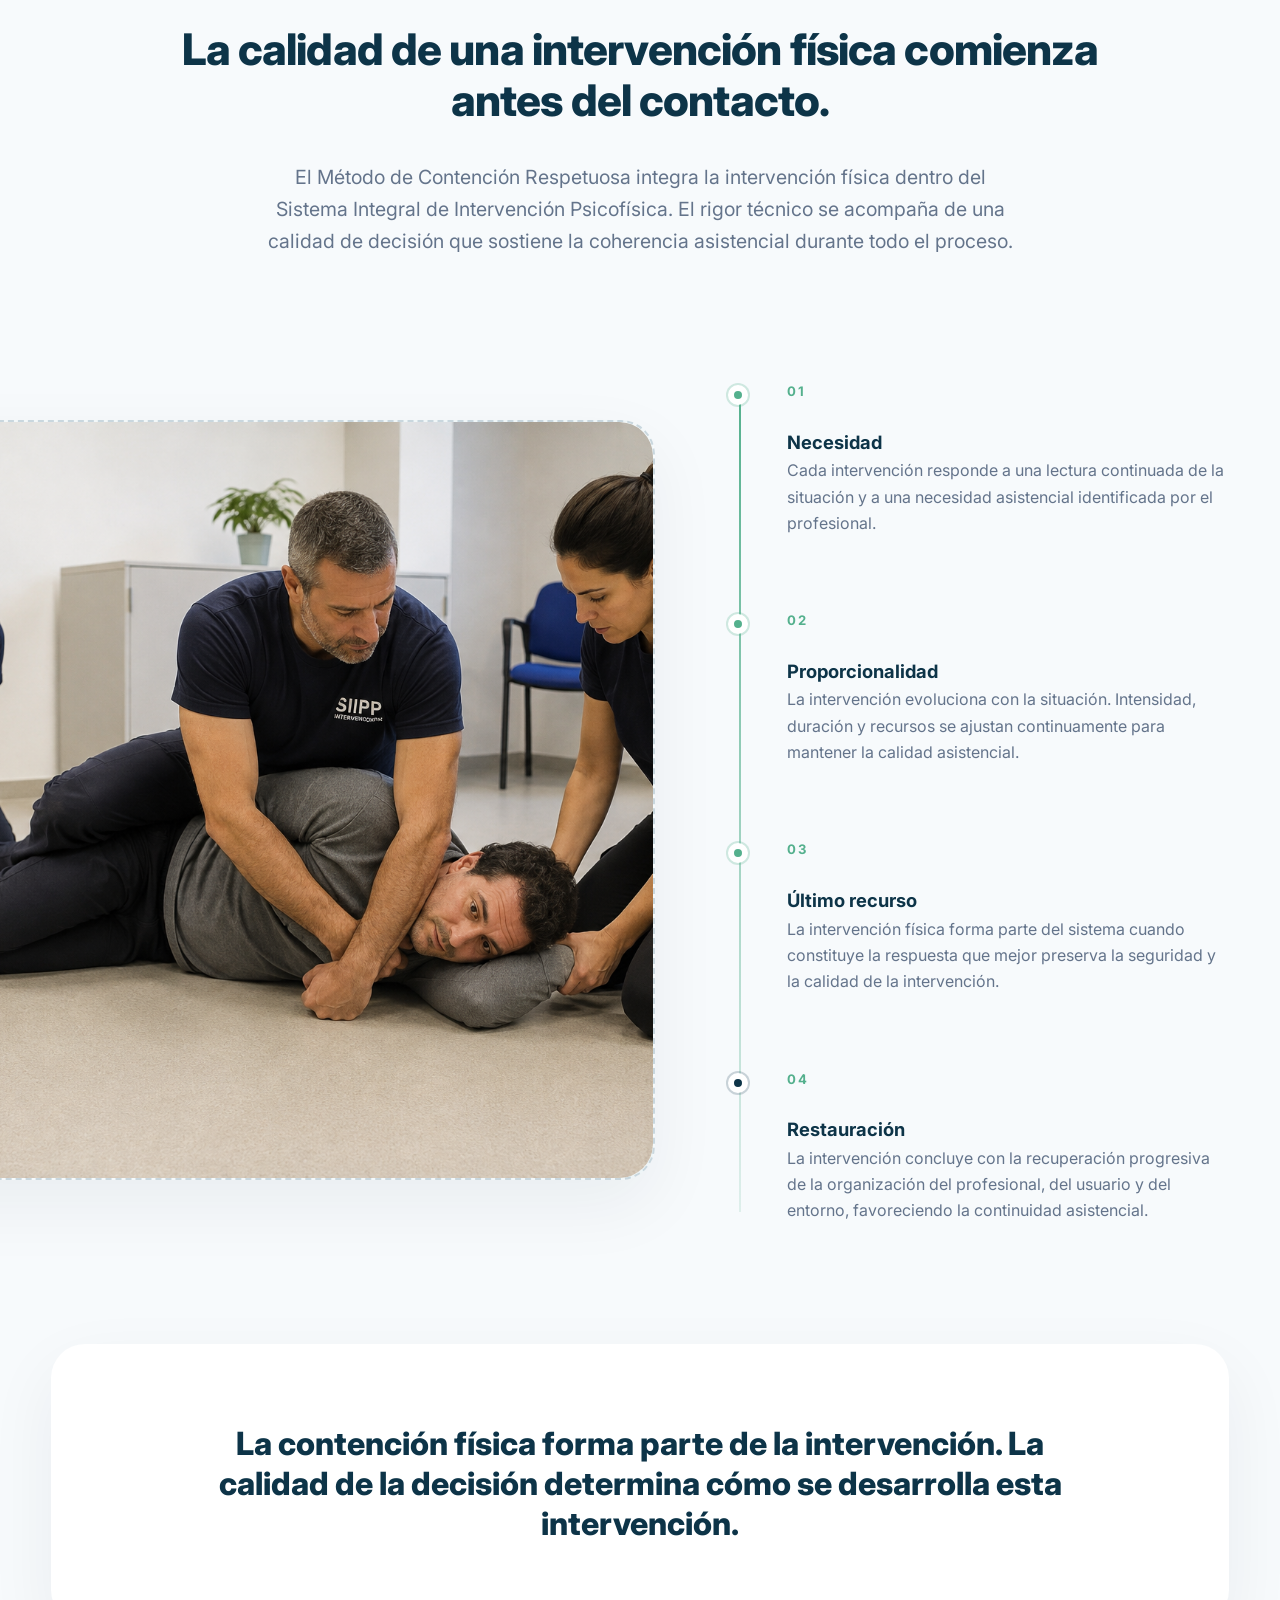
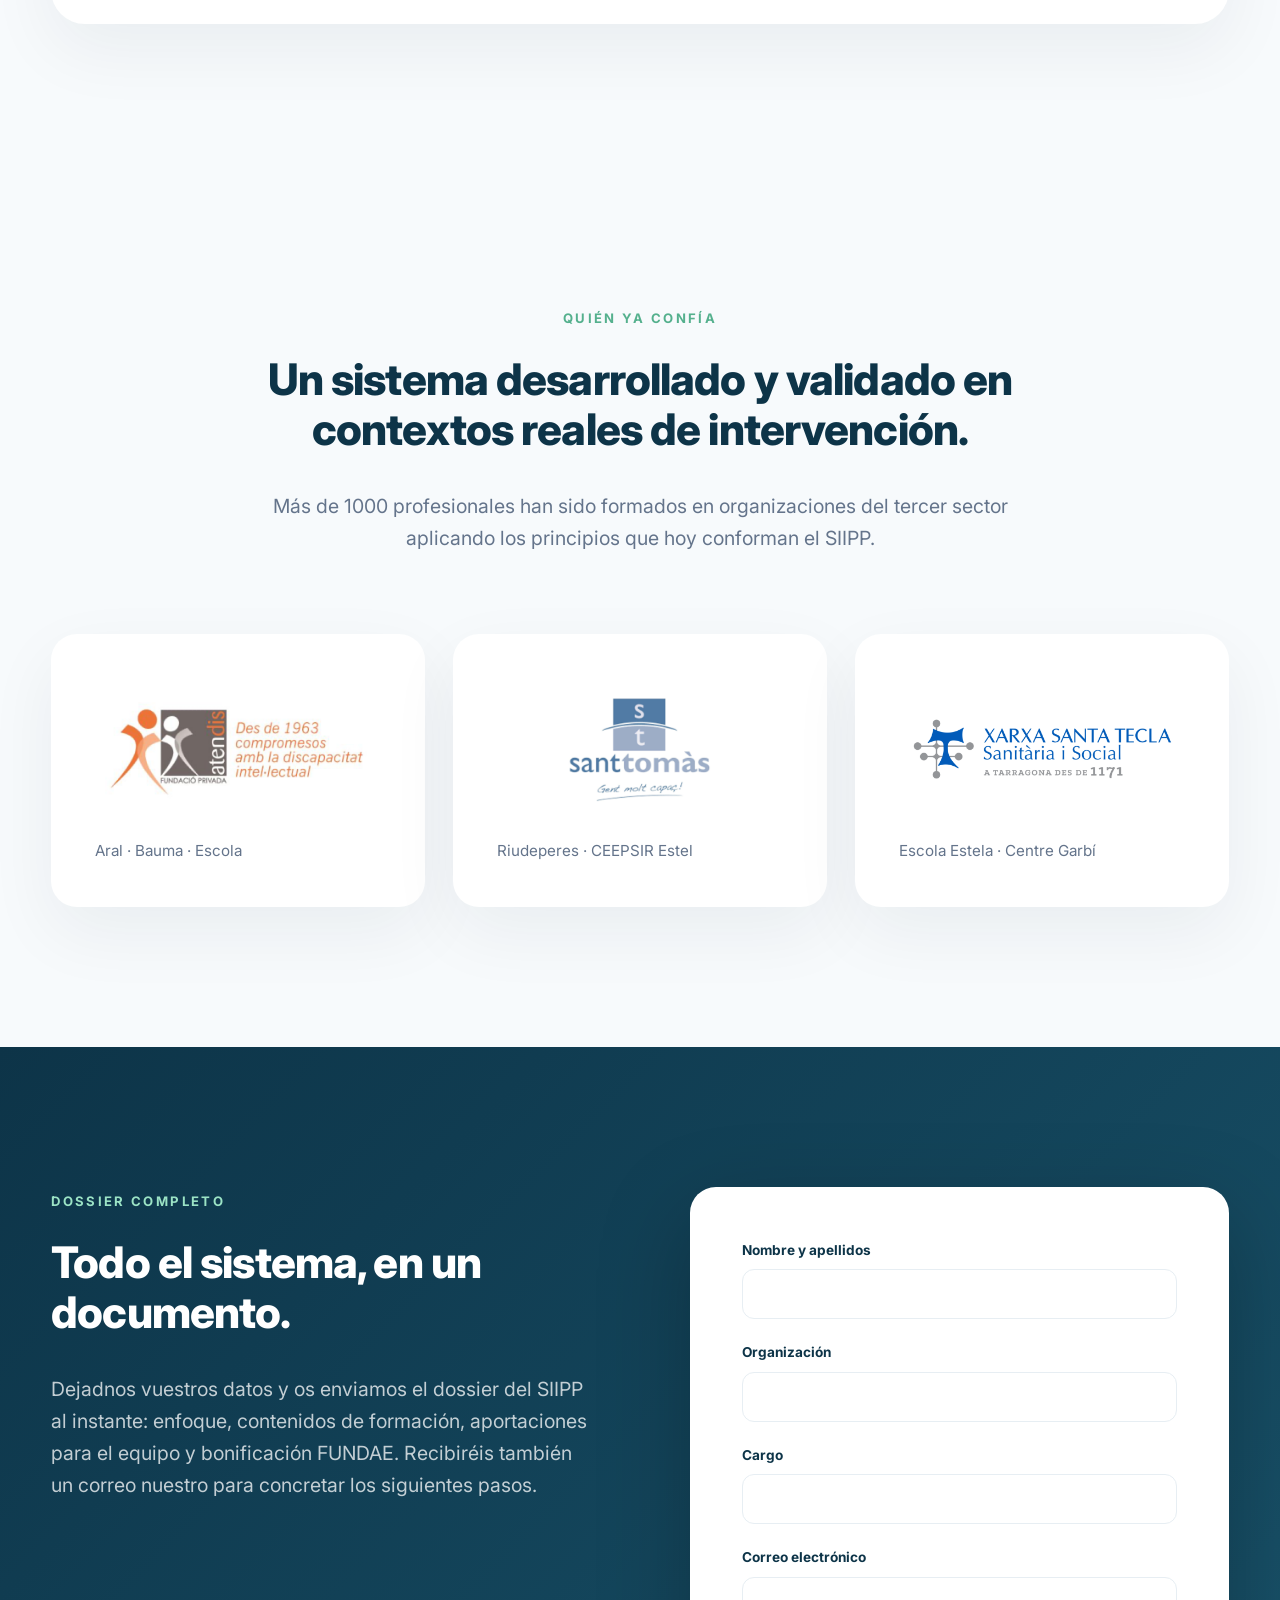
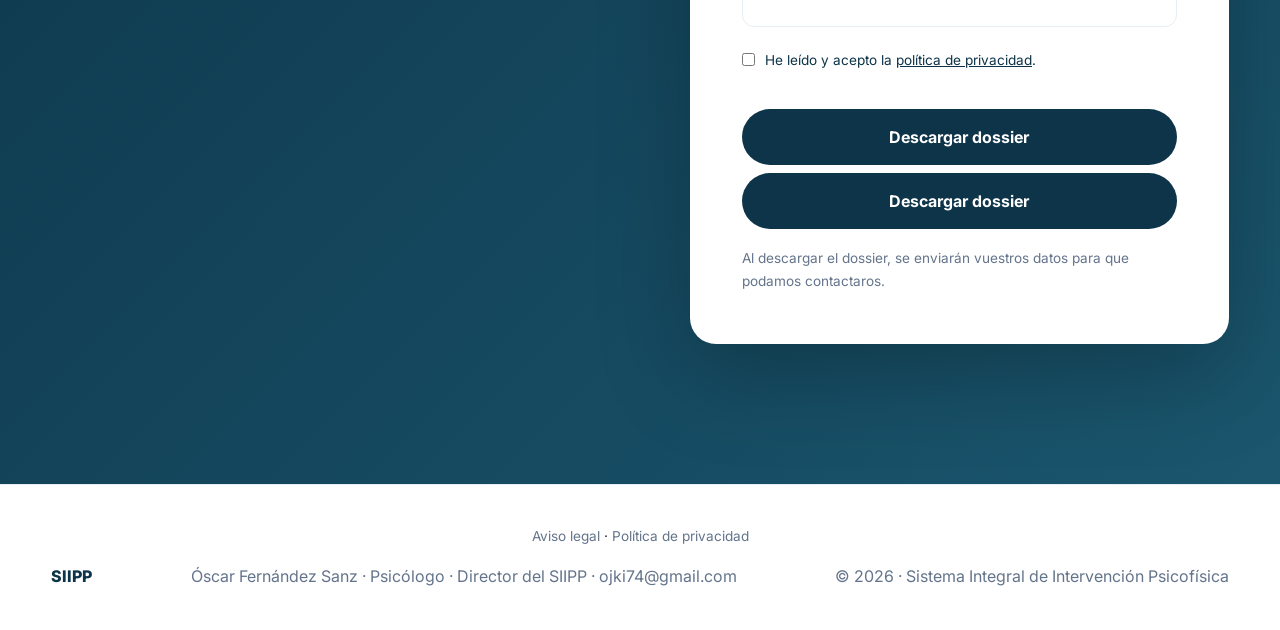
==== commit 3c10ca3d: "Add RGPD checkbox and update footer content Added RGPD consent checkbox and updated footer links." ====
--- a/index-es.html
+++ b/index-es.html
@@ -367,6 +367,11 @@
             <label for="email">Correo electrónico</label>
          <input type="email" id="email" name="email" required>
           </div>
+        <div class="field" style="display:flex;align-items:flex-start;gap:10px;">
+  <input type="checkbox" id="rgpd" name="rgpd" required style="margin-top:4px;width:auto;">
+  <label for="rgpd" style="font-weight:400;font-size:.85rem;">He leído y acepto la <a href="privacidad.html" target="_blank" style="text-decoration:underline;">política de privacidad</a>.</label>
+</div>
+<button type="submit" class="button primary">Descargar dossier</button>
           <button type="submit" class="button primary">Descargar dossier</button>
           <p class="form-note">Al descargar el dossier, se enviarán vuestros datos para que podamos contactaros.</p>
           <div class="confirm" id="confirmMsg">Dossier abierto. En breve nos pondremos en contacto contigo.</div>
@@ -377,6 +382,9 @@
 </section>
 
 <footer style="padding:40px 0;border-top:1px solid var(--line);">
+  <div class="container" style="text-align:center;padding-bottom:16px;font-size:.85rem;">
+    <a href="aviso-legal-es.html" style="color:var(--text-soft);">Aviso legal</a> · <a href="privacidad.html" style="color:var(--text-soft);">Política de privacidad</a>
+  </div>
   <div class="container" style="display:flex;justify-content:space-between;align-items:center;flex-wrap:wrap;gap:20px;">
     <div style="font-weight:800;color:var(--navy);">SIIPP</div>
    <div style="color:var(--text-soft);">Óscar Fernández Sanz · Psicólogo · Director del SIIPP · ojki74@gmail.com</div>
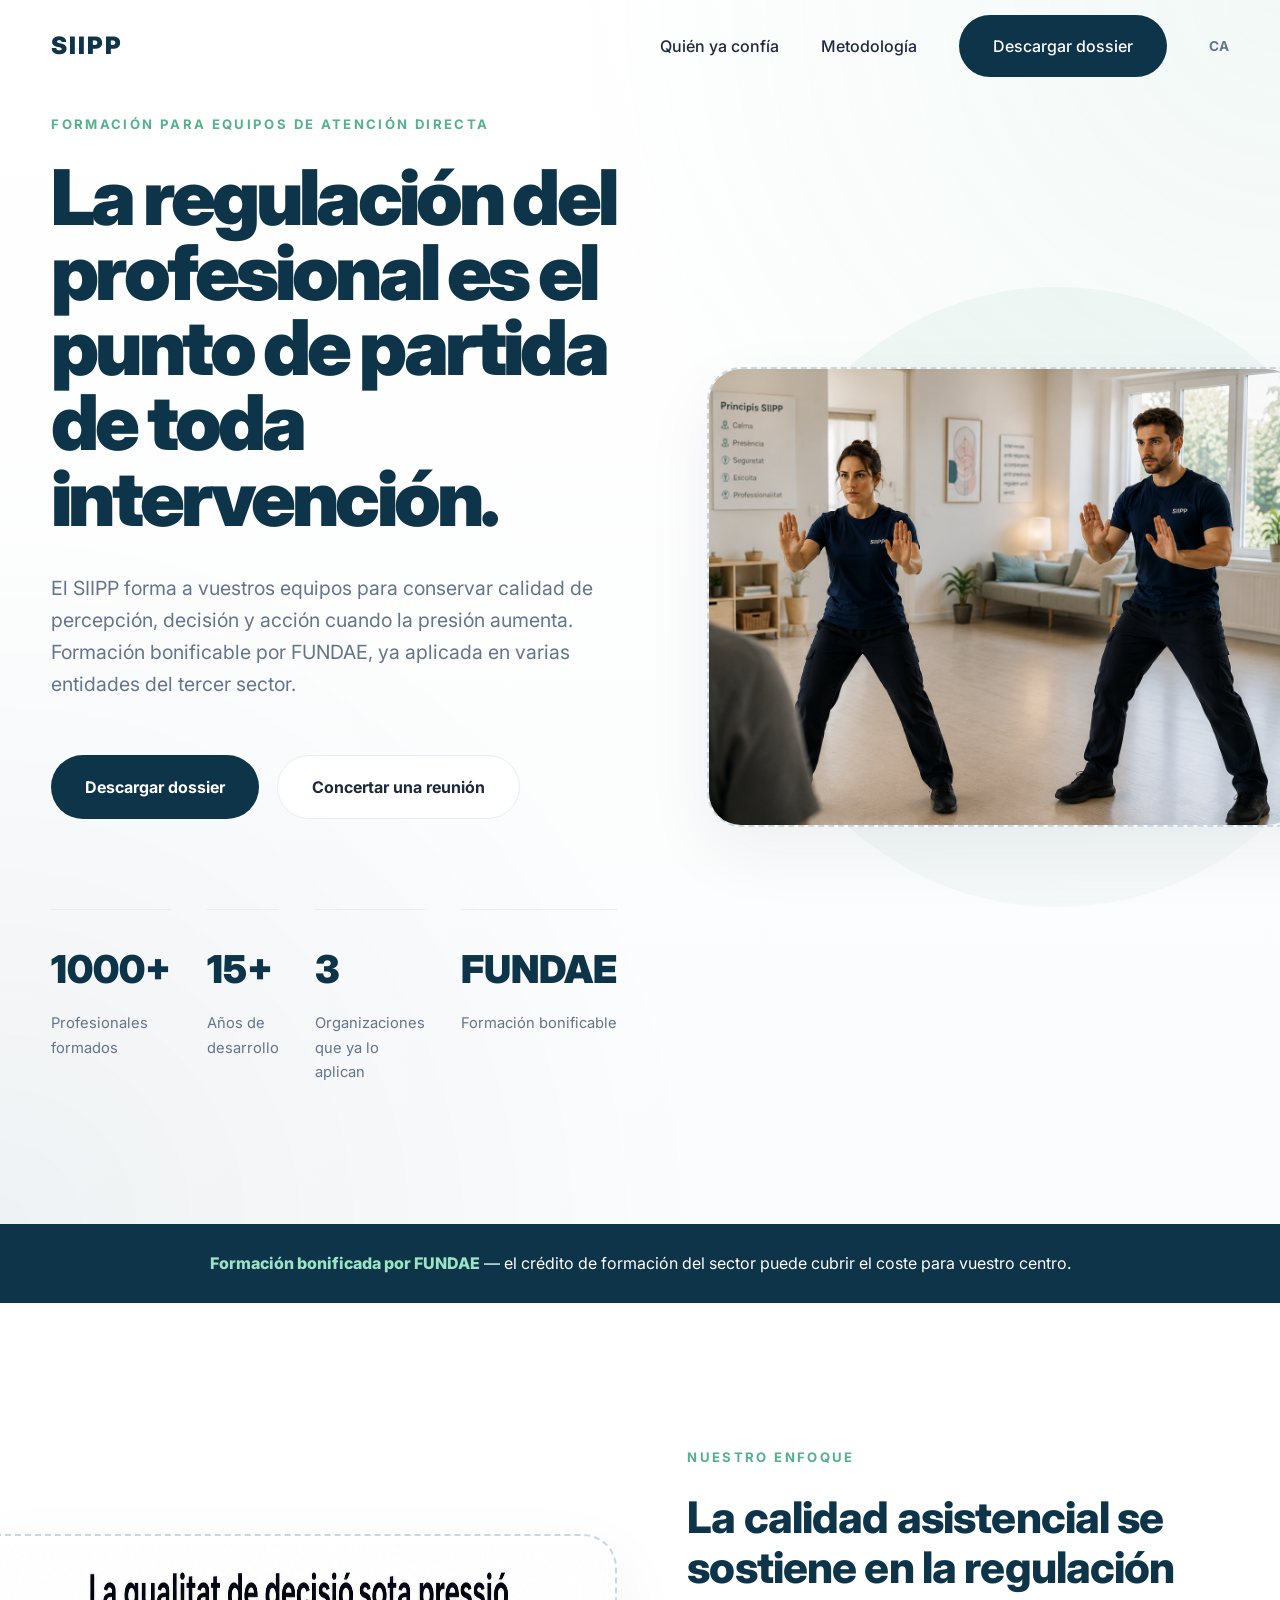
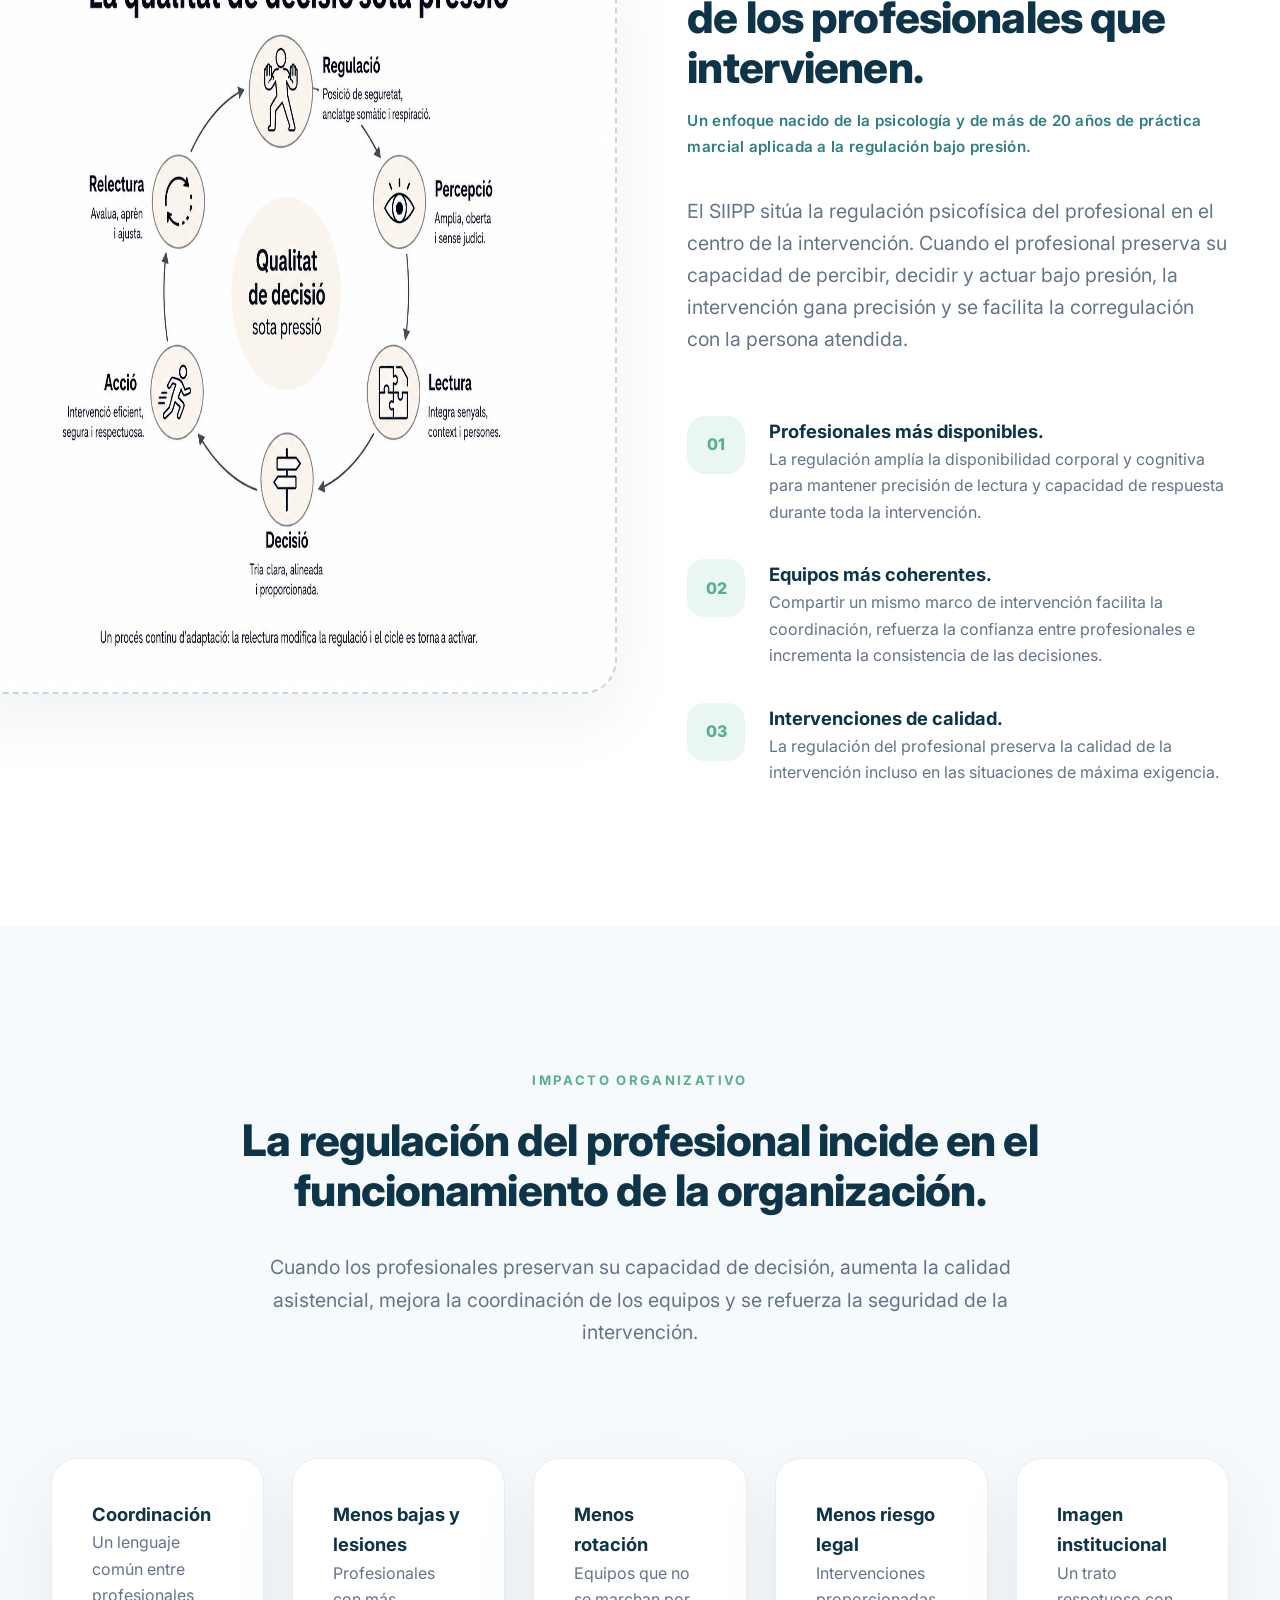
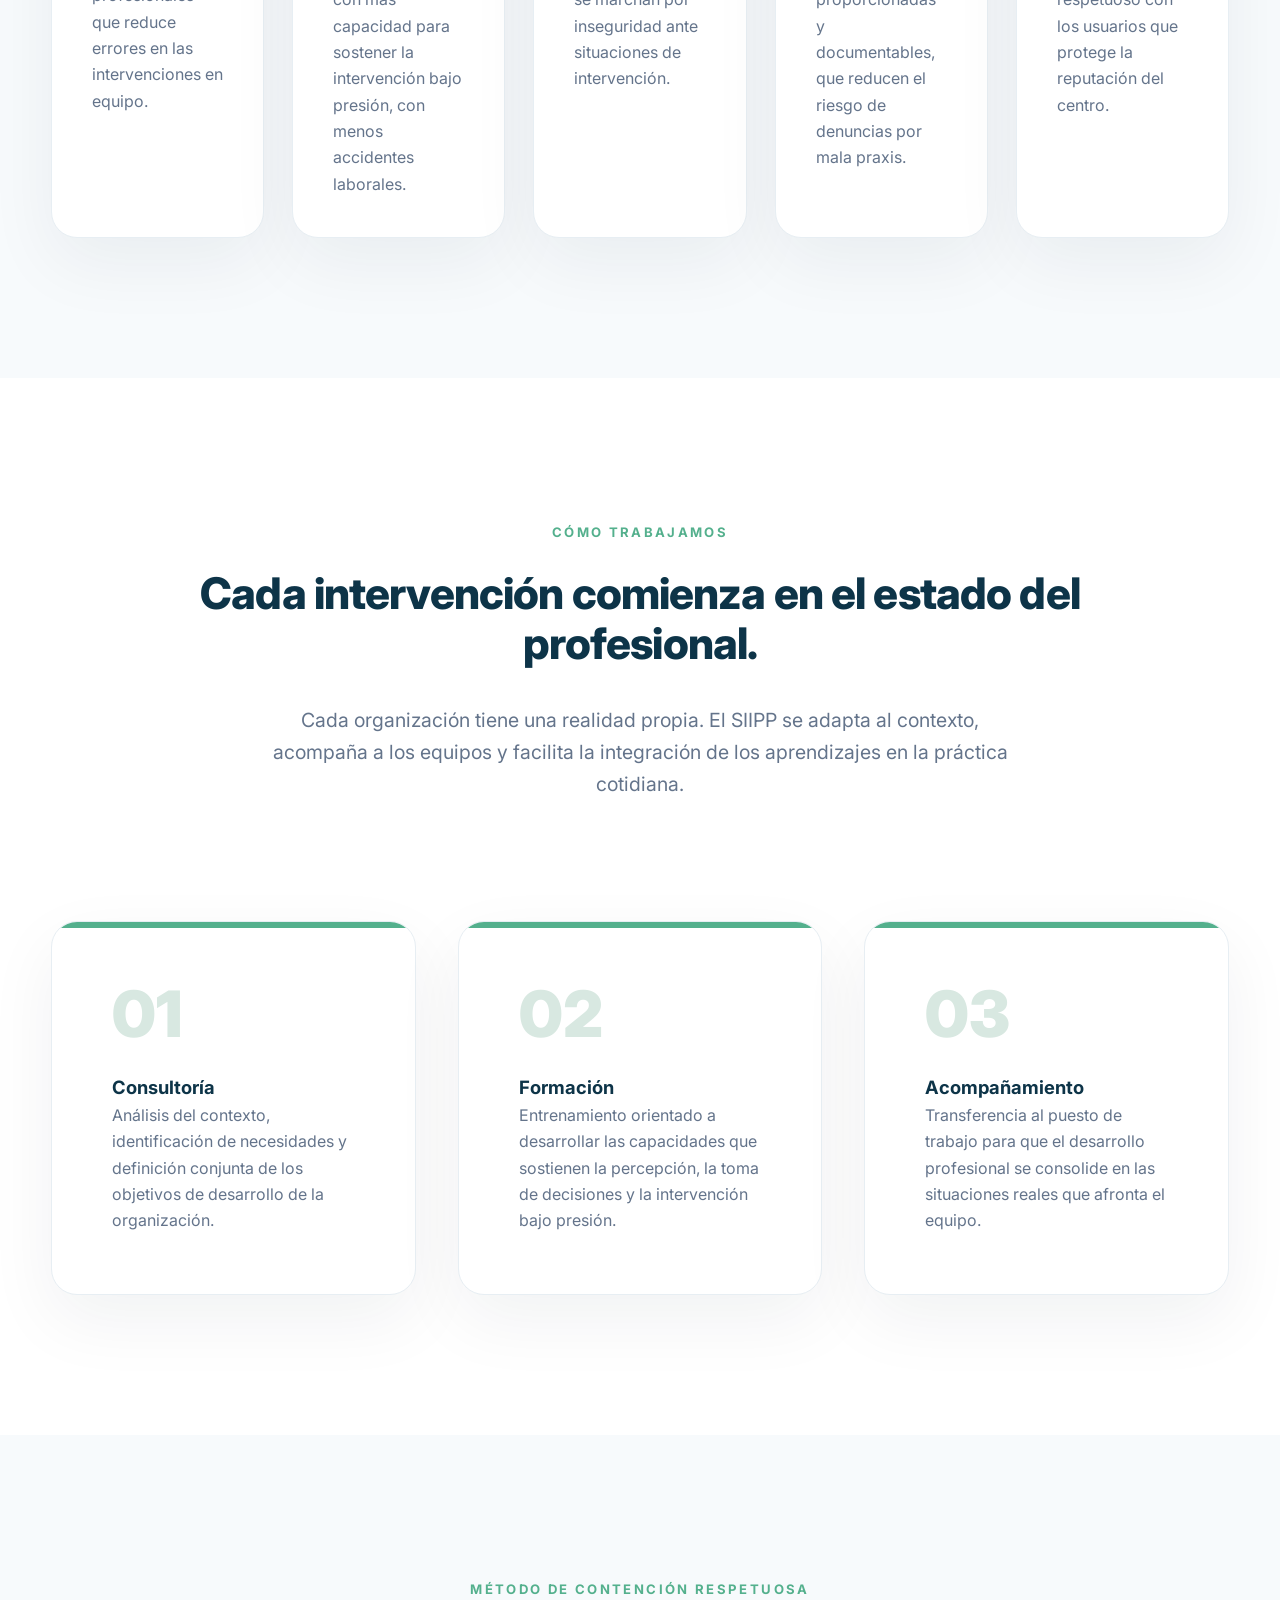
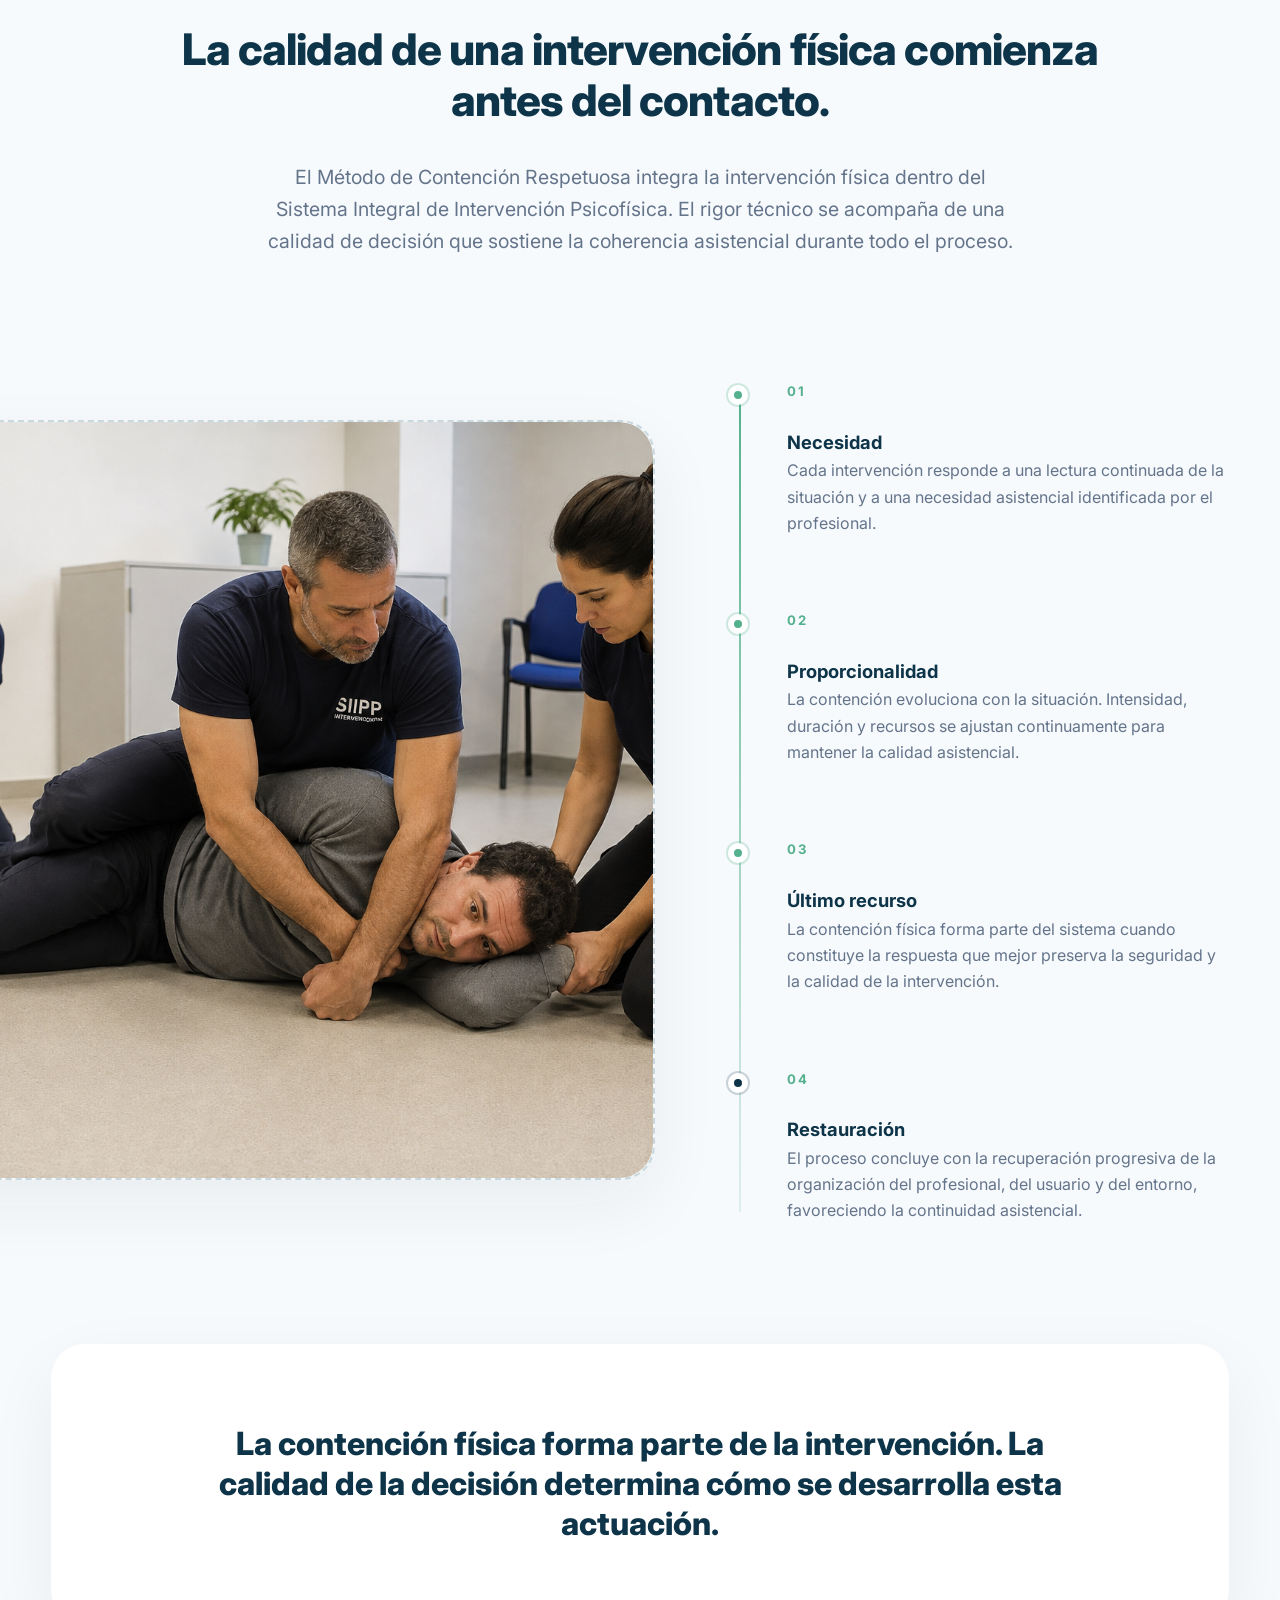
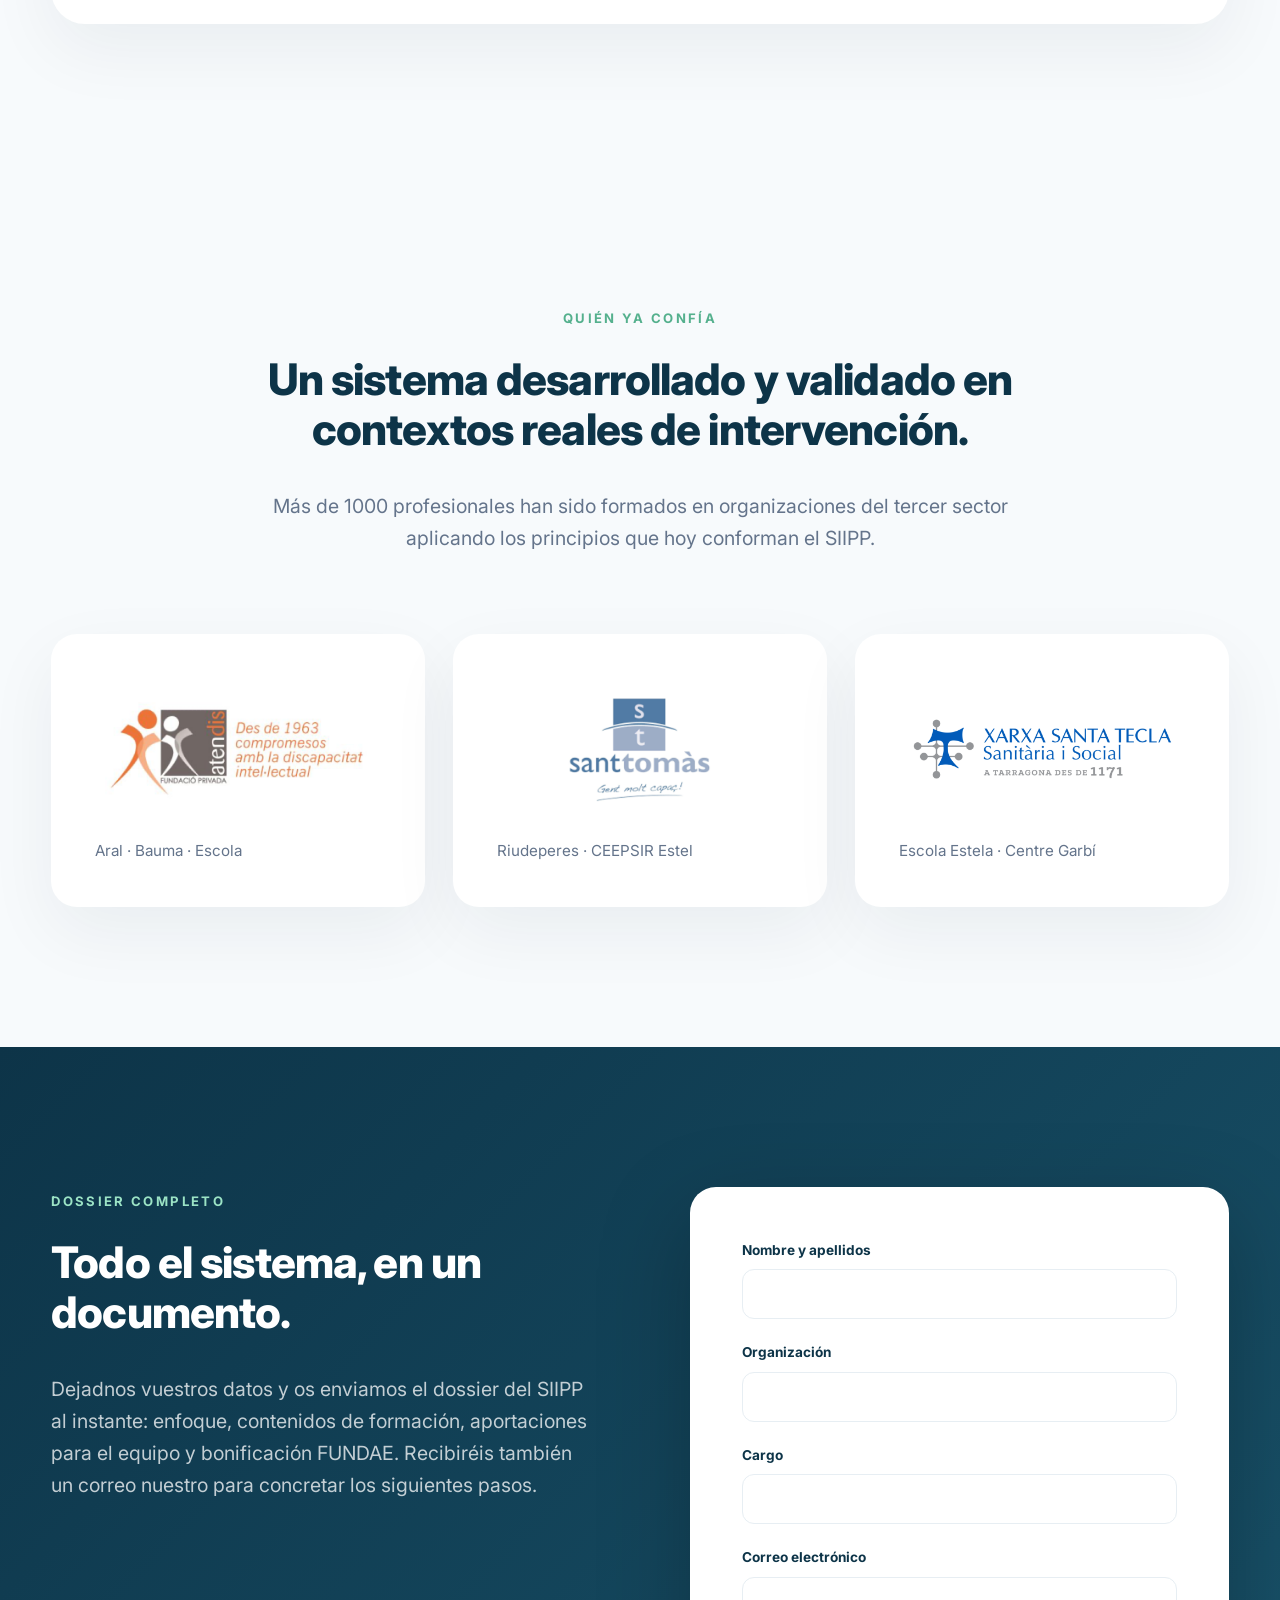
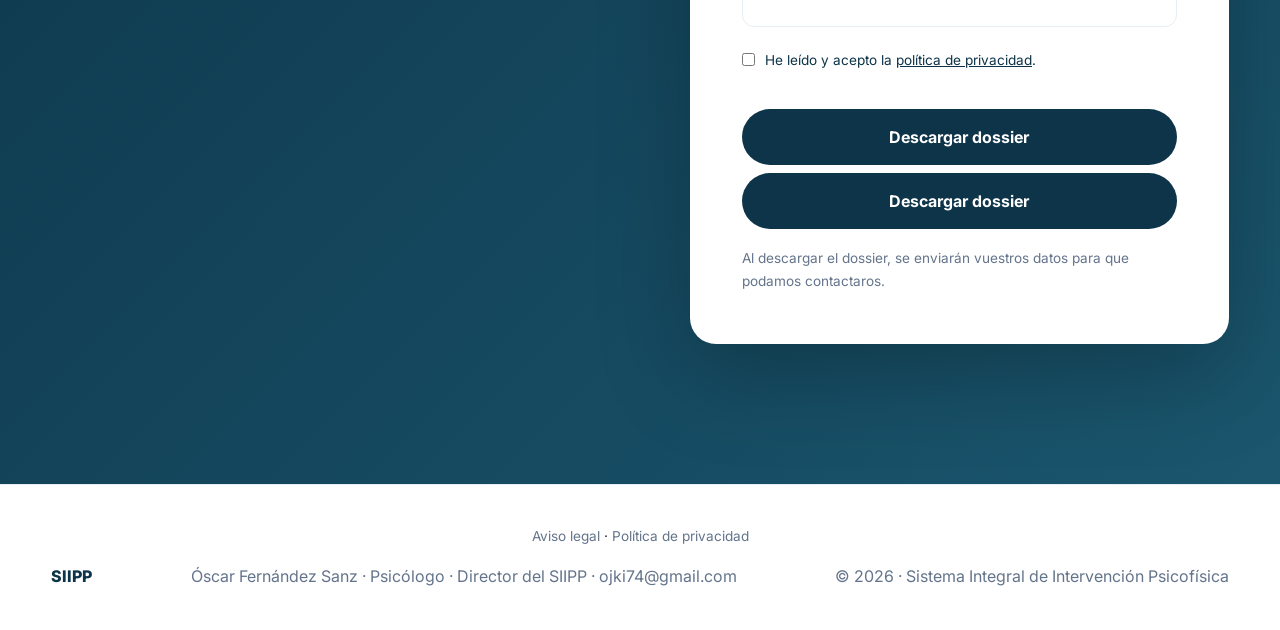
==== commit 0e600407: "Update text from 'intervención' to 'contención'" ====
--- a/index-es.html
+++ b/index-es.html
@@ -282,25 +282,25 @@
       <div style="position:absolute;left:-59px;top:8px;width:20px;height:20px;border-radius:50%;background:var(--green);border:6px solid white;box-shadow:0 0 0 2px rgba(84,176,141,.25);"></div>
       <div class="overline">02</div>
       <h3 class="small-title">Proporcionalidad</h3>
-      <p>La intervención evoluciona con la situación. Intensidad, duración y recursos se ajustan continuamente para mantener la calidad asistencial.</p>
+      <p>La contención evoluciona con la situación. Intensidad, duración y recursos se ajustan continuamente para mantener la calidad asistencial.</p>
     </div>
     <div style="position:relative;margin-bottom:70px;">
       <div style="position:absolute;left:-59px;top:8px;width:20px;height:20px;border-radius:50%;background:var(--green);border:6px solid white;box-shadow:0 0 0 2px rgba(84,176,141,.25);"></div>
       <div class="overline">03</div>
       <h3 class="small-title">Último recurso</h3>
-      <p>La intervención física forma parte del sistema cuando constituye la respuesta que mejor preserva la seguridad y la calidad de la intervención.</p>
+      <p>La contención física forma parte del sistema cuando constituye la respuesta que mejor preserva la seguridad y la calidad de la intervención.</p>
     </div>
     <div style="position:relative;">
       <div style="position:absolute;left:-59px;top:8px;width:20px;height:20px;border-radius:50%;background:var(--navy);border:6px solid white;box-shadow:0 0 0 2px rgba(13,52,72,.20);"></div>
       <div class="overline">04</div>
       <h3 class="small-title">Restauración</h3>
-      <p>La intervención concluye con la recuperación progresiva de la organización del profesional, del usuario y del entorno, favoreciendo la continuidad asistencial.</p>
+      <p>El proceso concluye con la recuperación progresiva de la organización del profesional, del usuario y del entorno, favoreciendo la continuidad asistencial.</p>
     </div>
   </div>
 </div>
     <div style="margin-top:120px;padding:80px;border-radius:34px;background:white;box-shadow:var(--shadow);text-align:center;">
       <h3 style="font-size:2rem;font-weight:800;line-height:1.25;max-width:900px;margin:auto;color:var(--navy);">
-      La contención física forma parte de la intervención. La calidad de la decisión determina cómo se desarrolla esta intervención.
+      La contención física forma parte de la intervención. La calidad de la decisión determina cómo se desarrolla esta actuación.
       </h3>
     </div>
   </div>
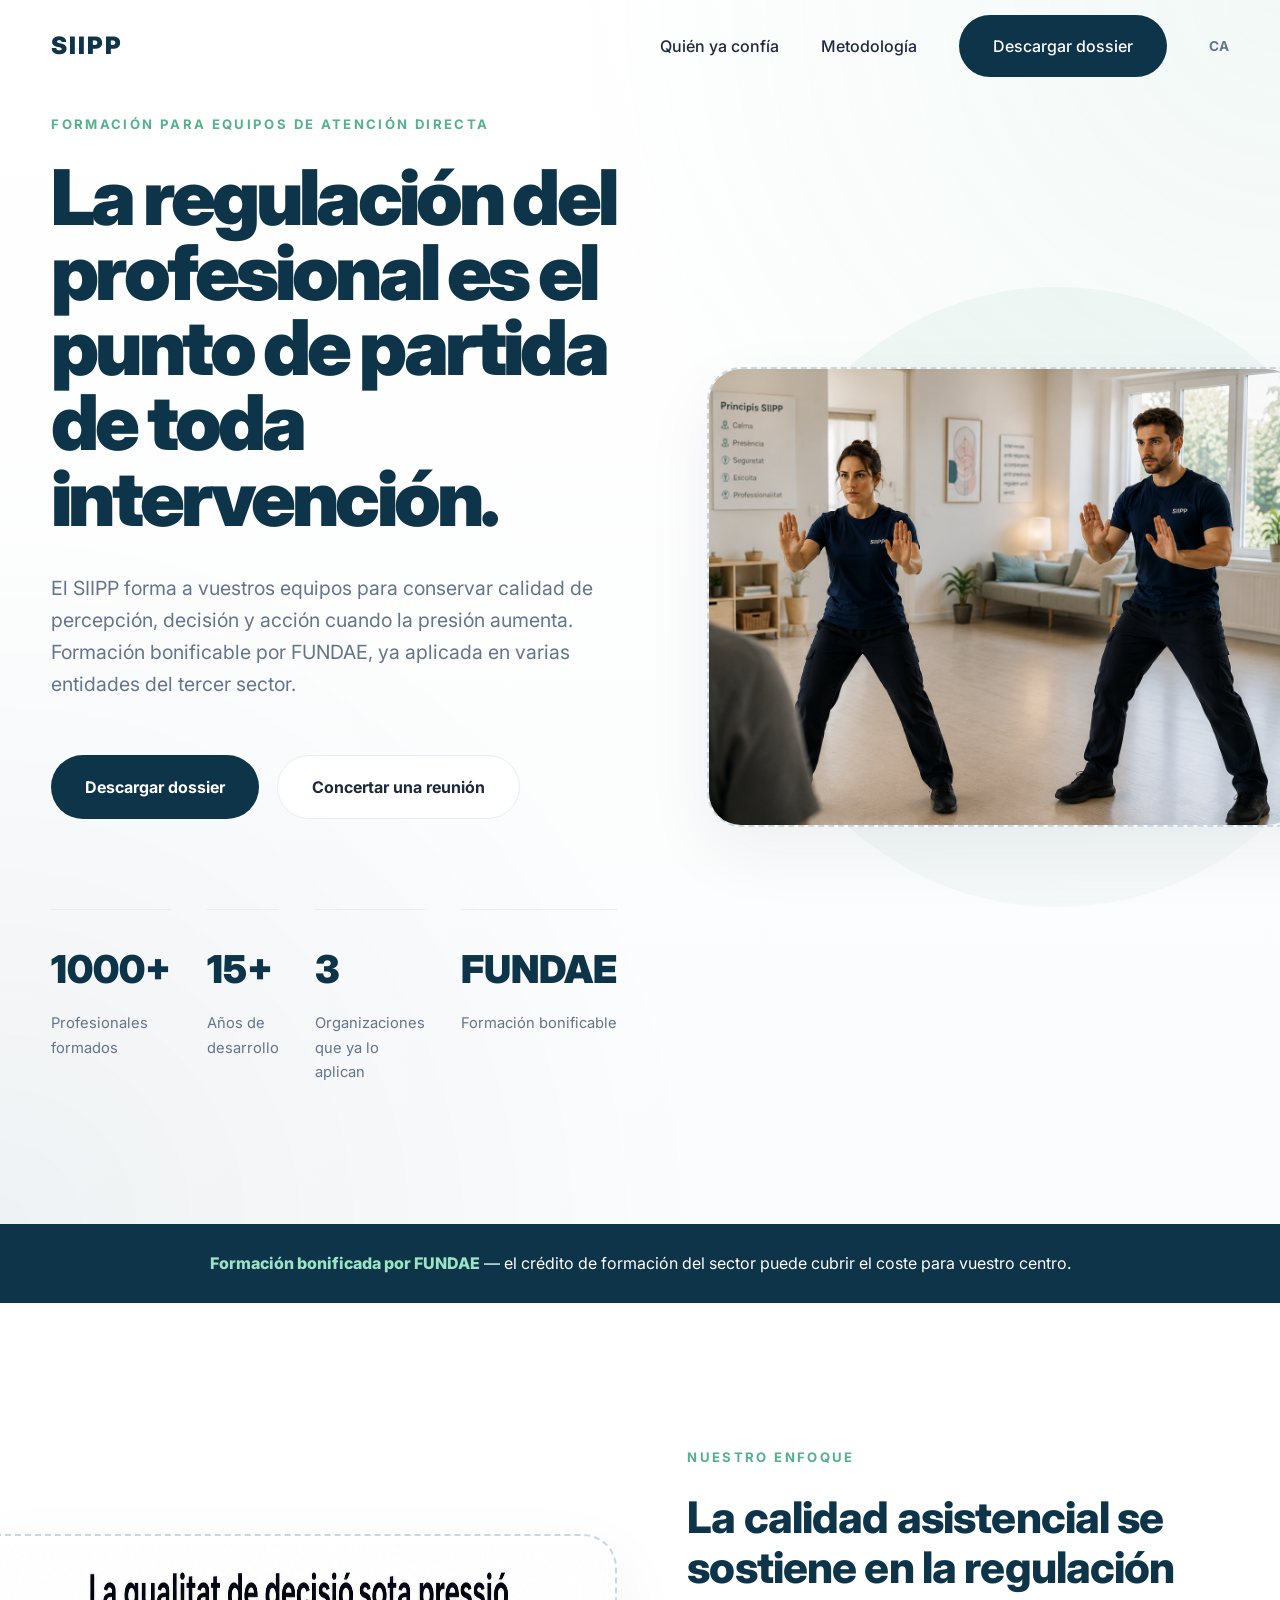
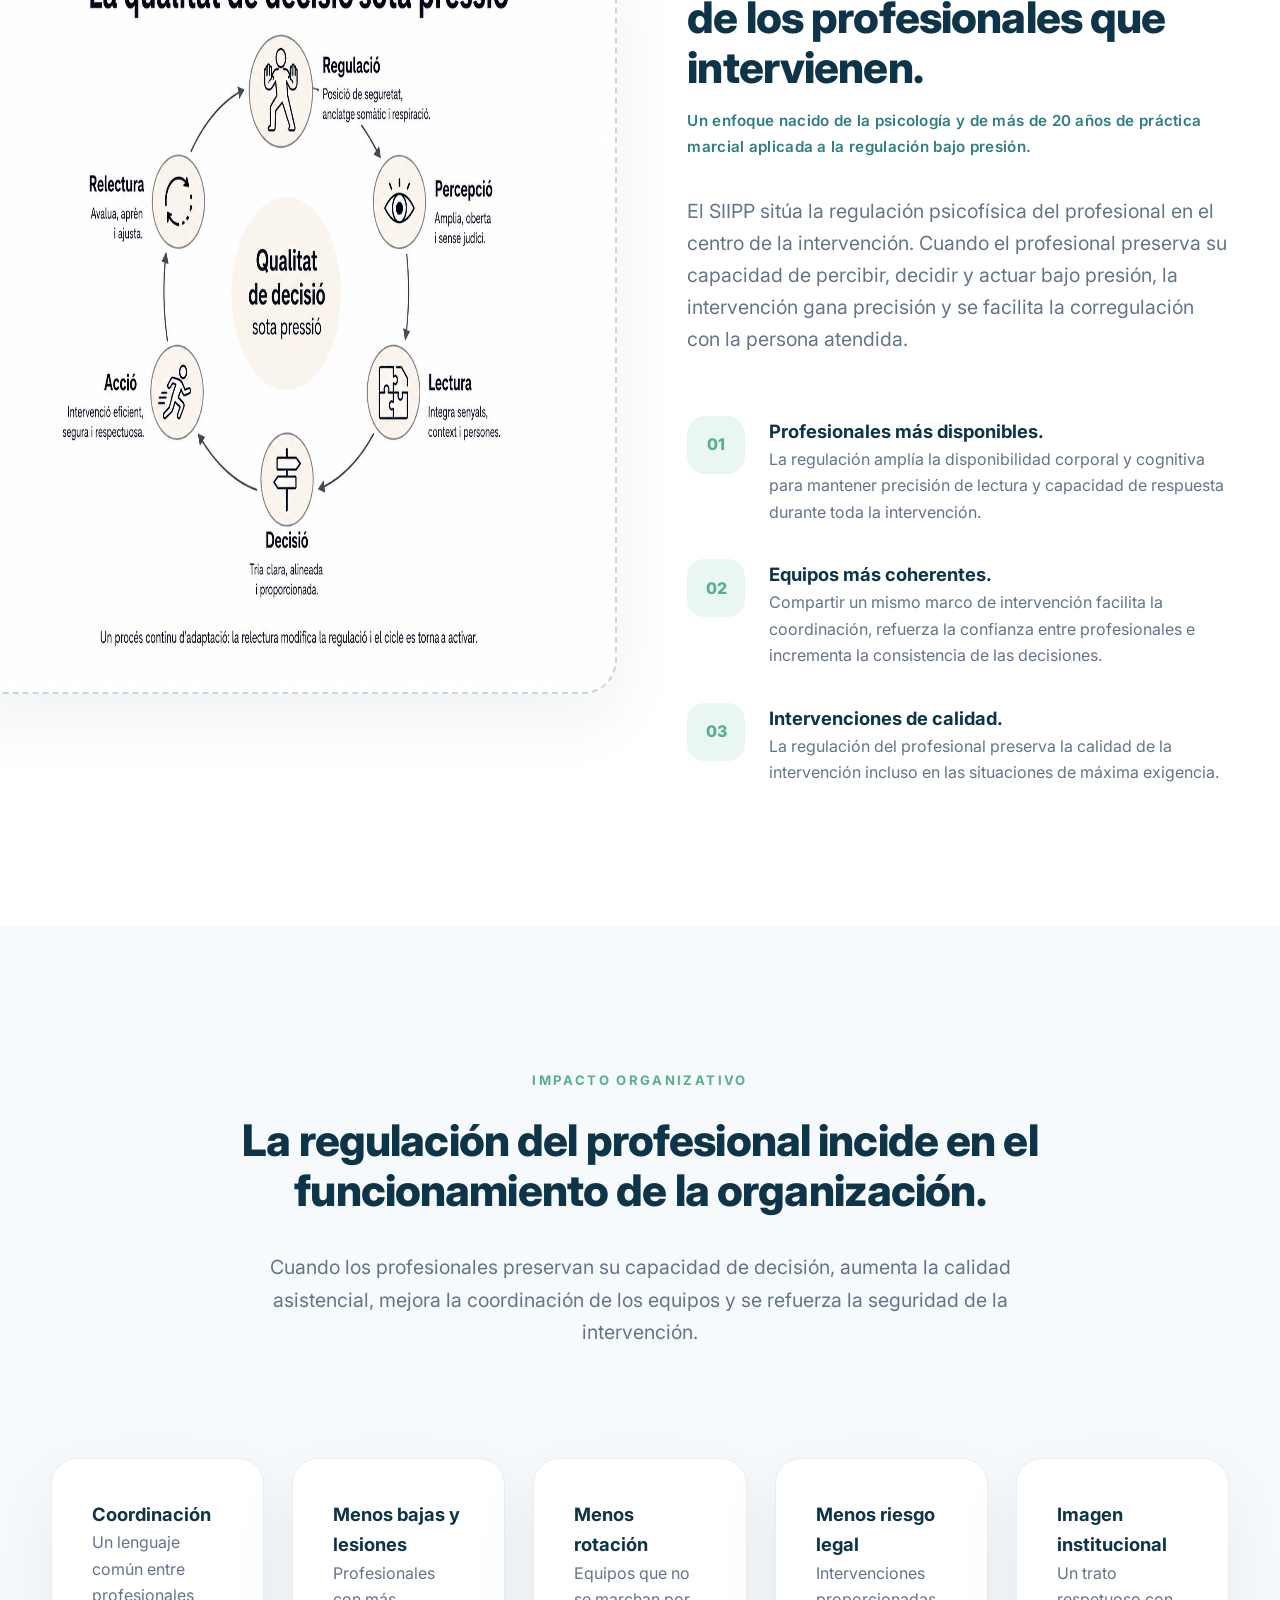
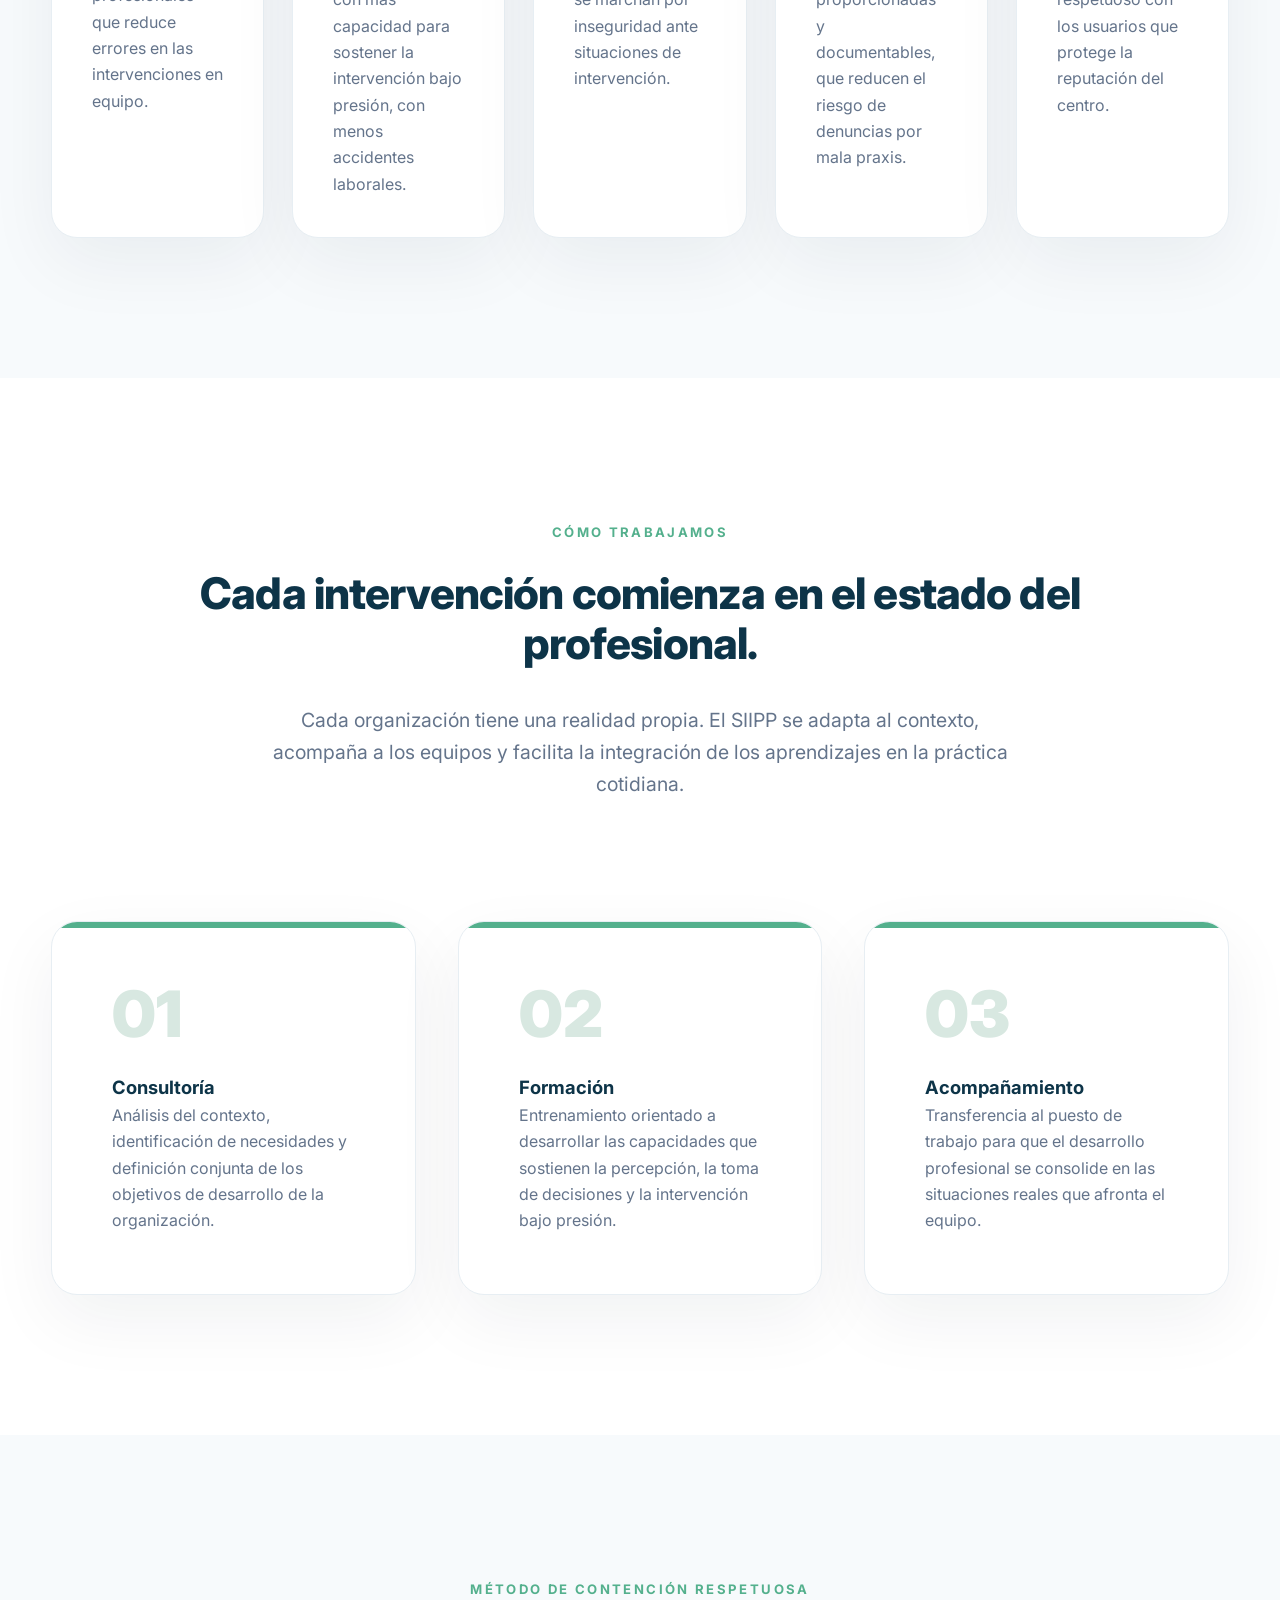
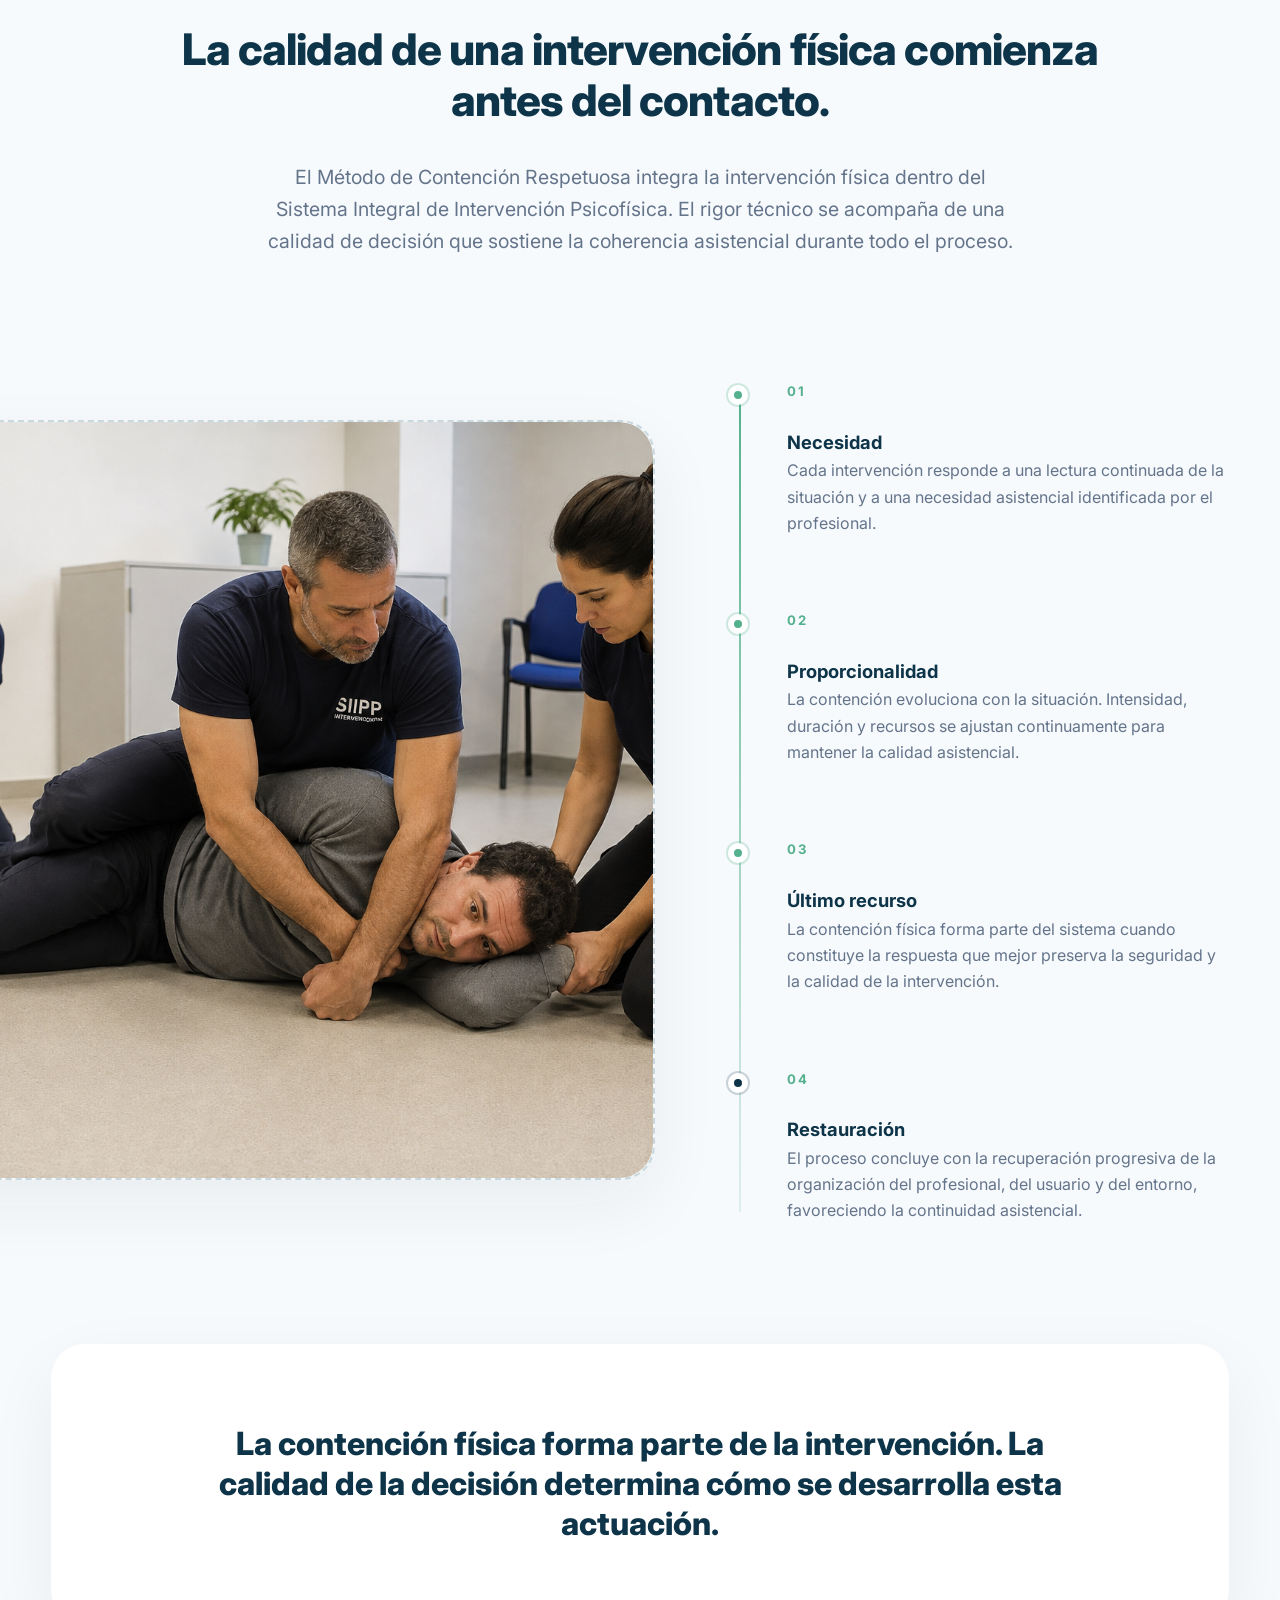
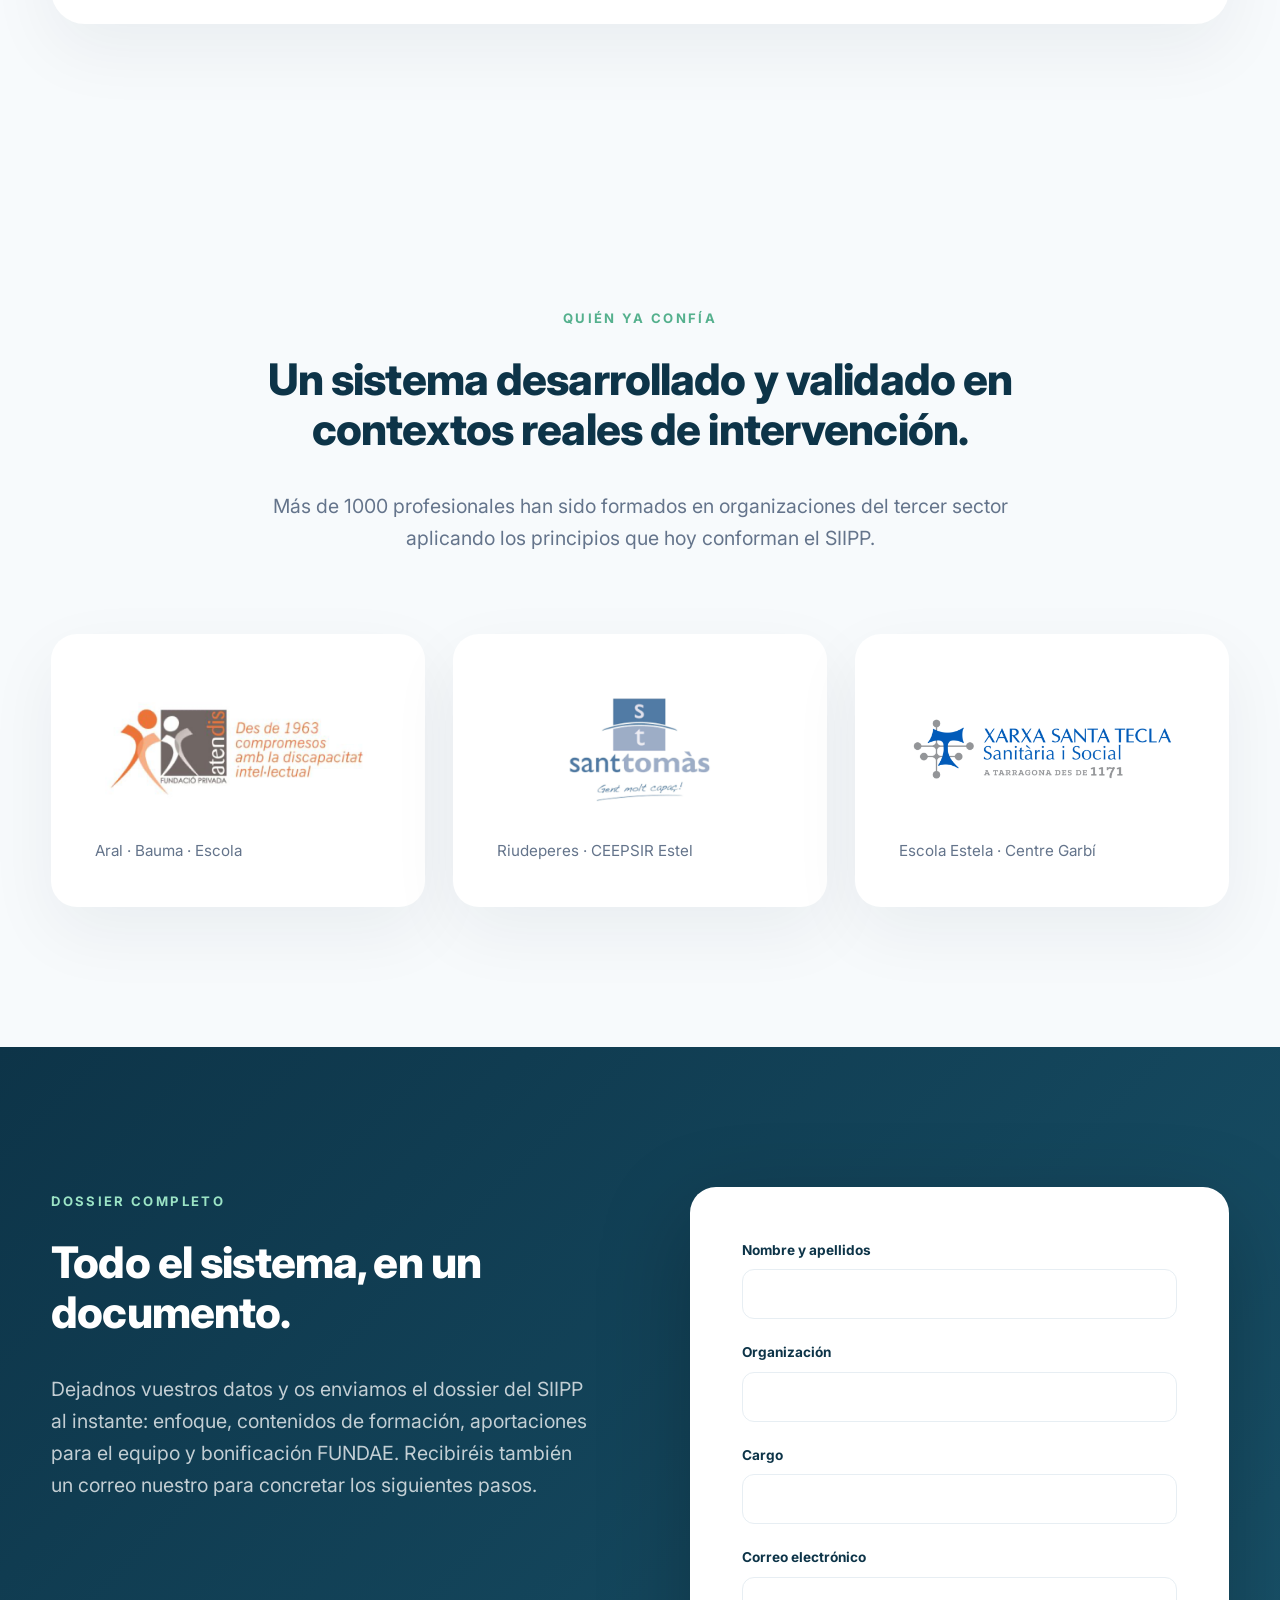
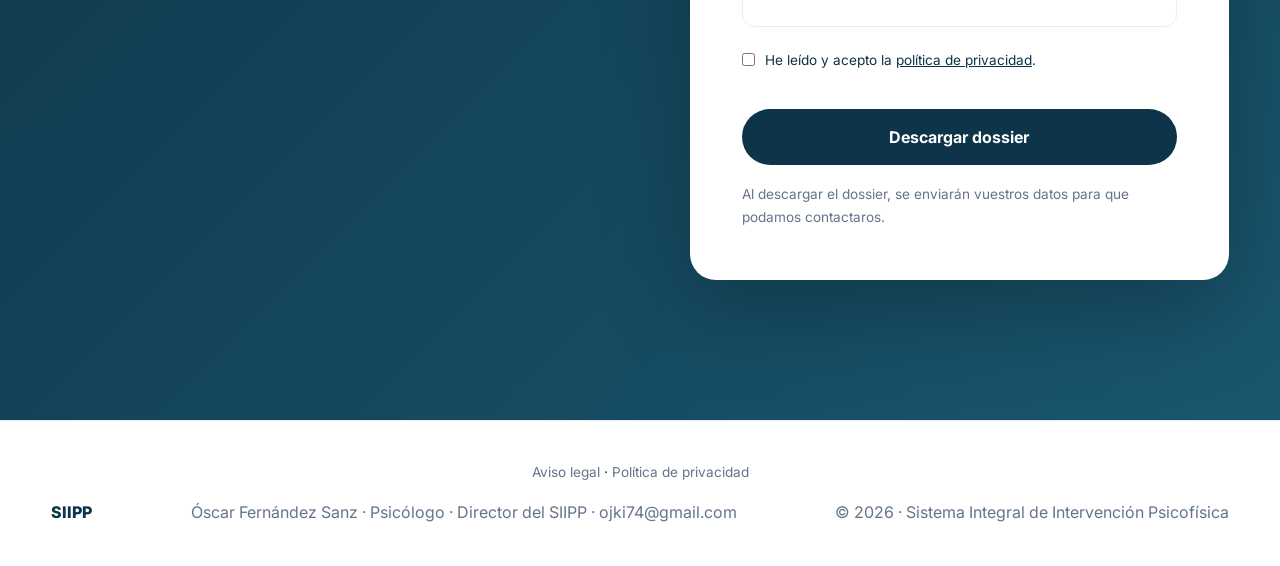
==== commit c9a20075: "Fix indentation for button and add form note" ====
--- a/index-es.html
+++ b/index-es.html
@@ -371,7 +371,7 @@
   <input type="checkbox" id="rgpd" name="rgpd" required style="margin-top:4px;width:auto;">
   <label for="rgpd" style="font-weight:400;font-size:.85rem;">He leído y acepto la <a href="privacidad.html" target="_blank" style="text-decoration:underline;">política de privacidad</a>.</label>
 </div>
-<button type="submit" class="button primary">Descargar dossier</button>
+
           <button type="submit" class="button primary">Descargar dossier</button>
           <p class="form-note">Al descargar el dossier, se enviarán vuestros datos para que podamos contactaros.</p>
           <div class="confirm" id="confirmMsg">Dossier abierto. En breve nos pondremos en contacto contigo.</div>
